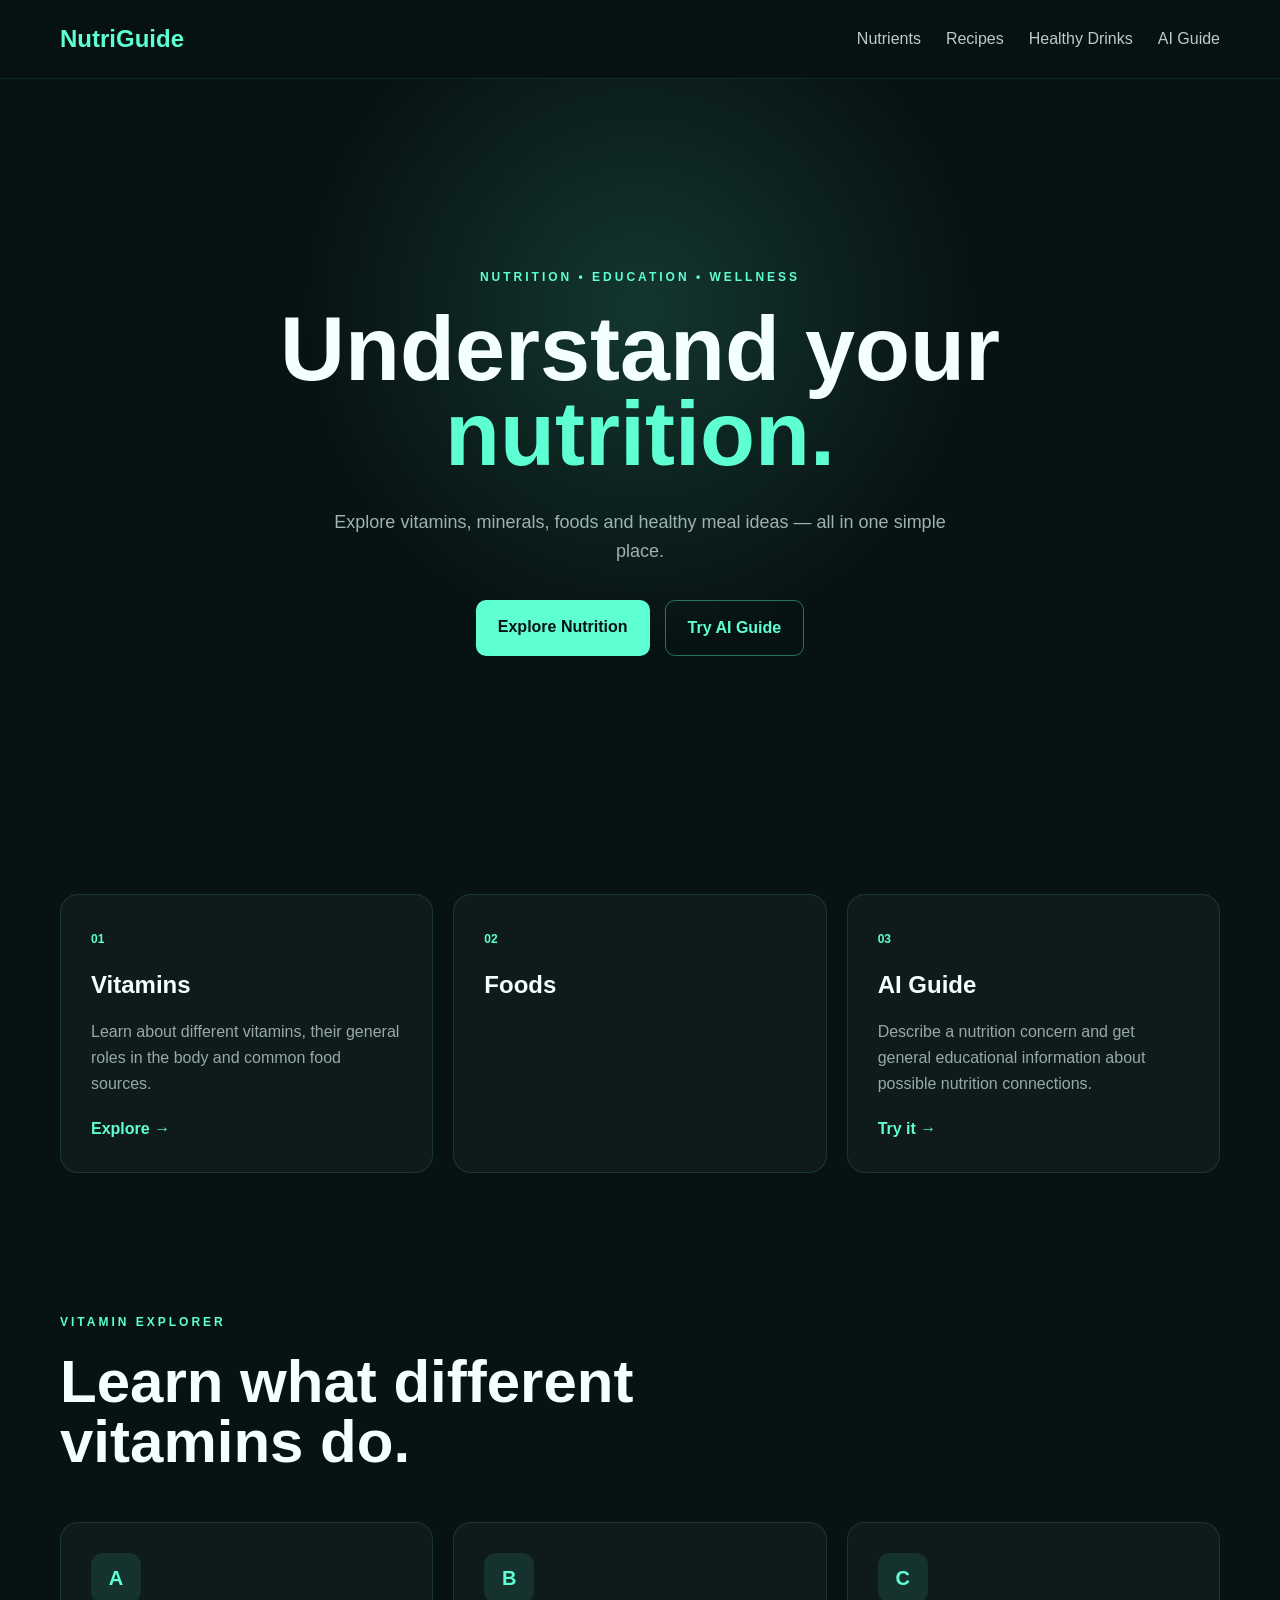
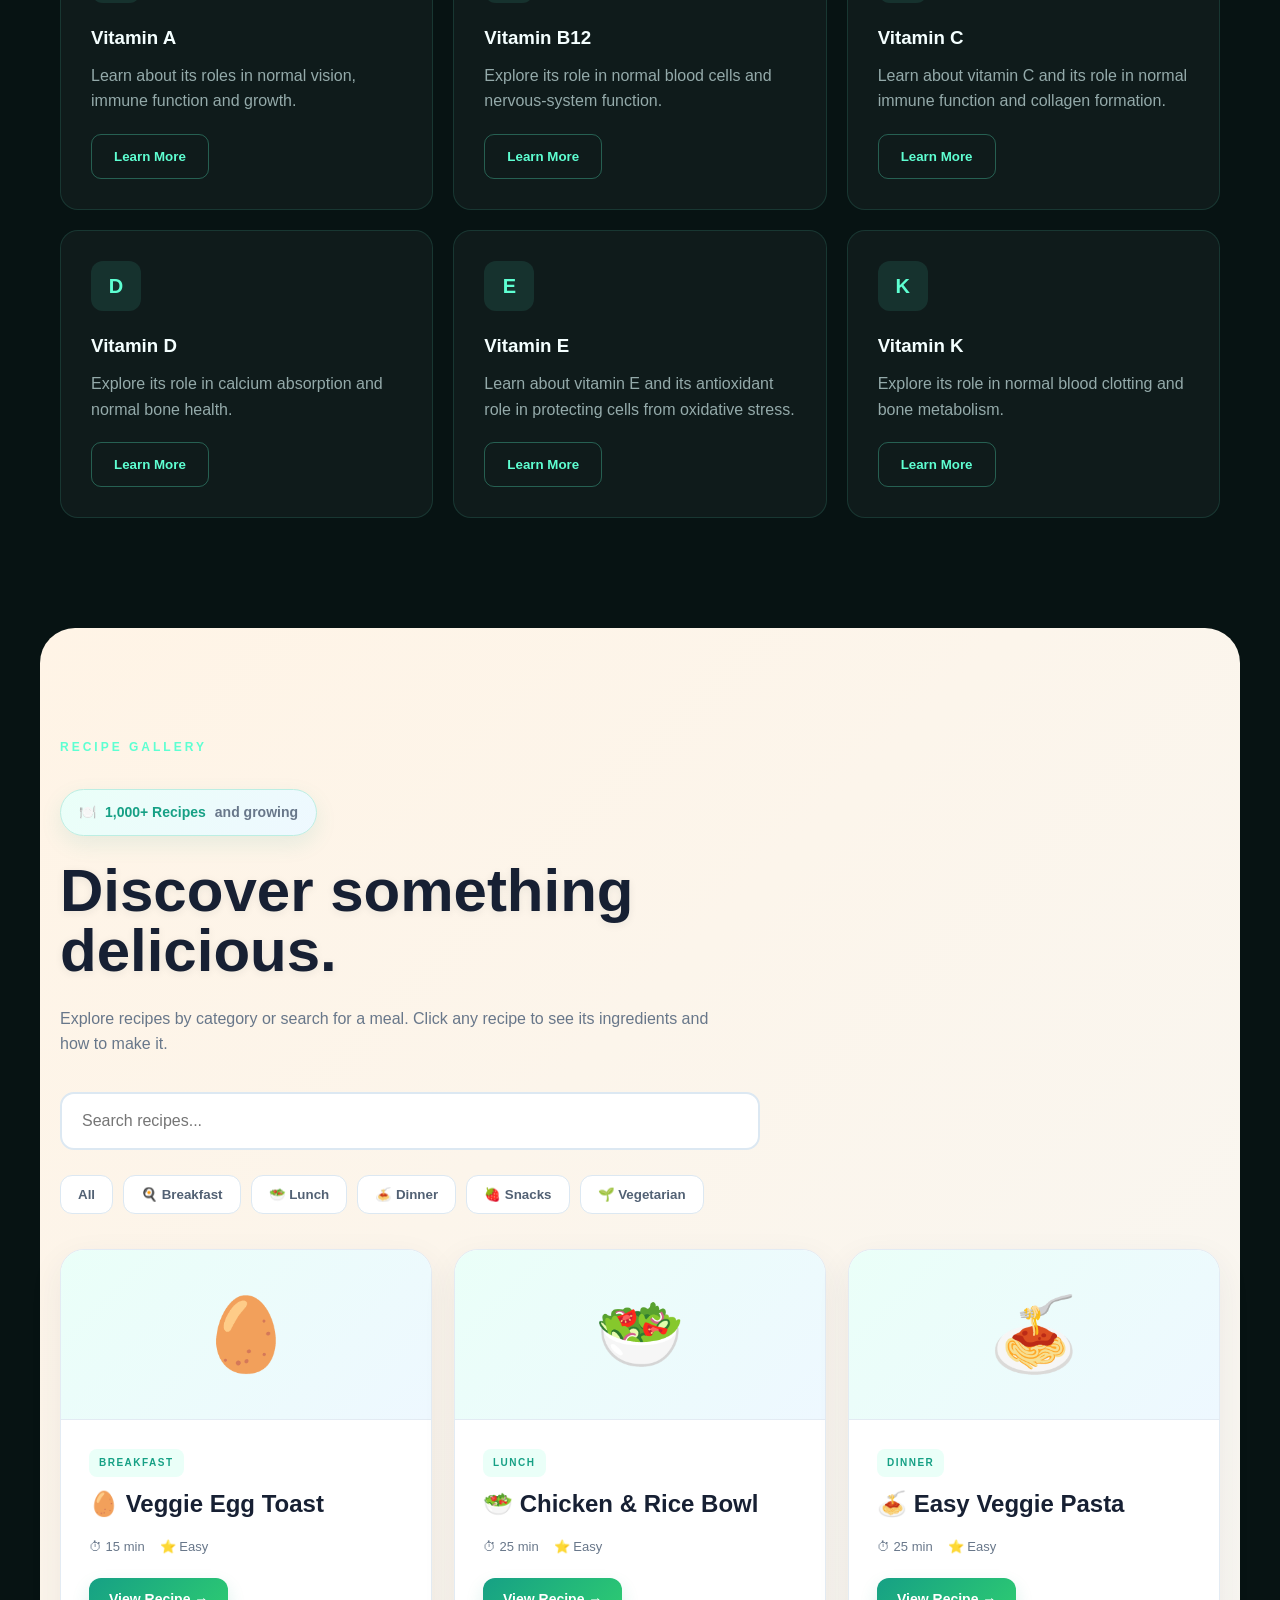
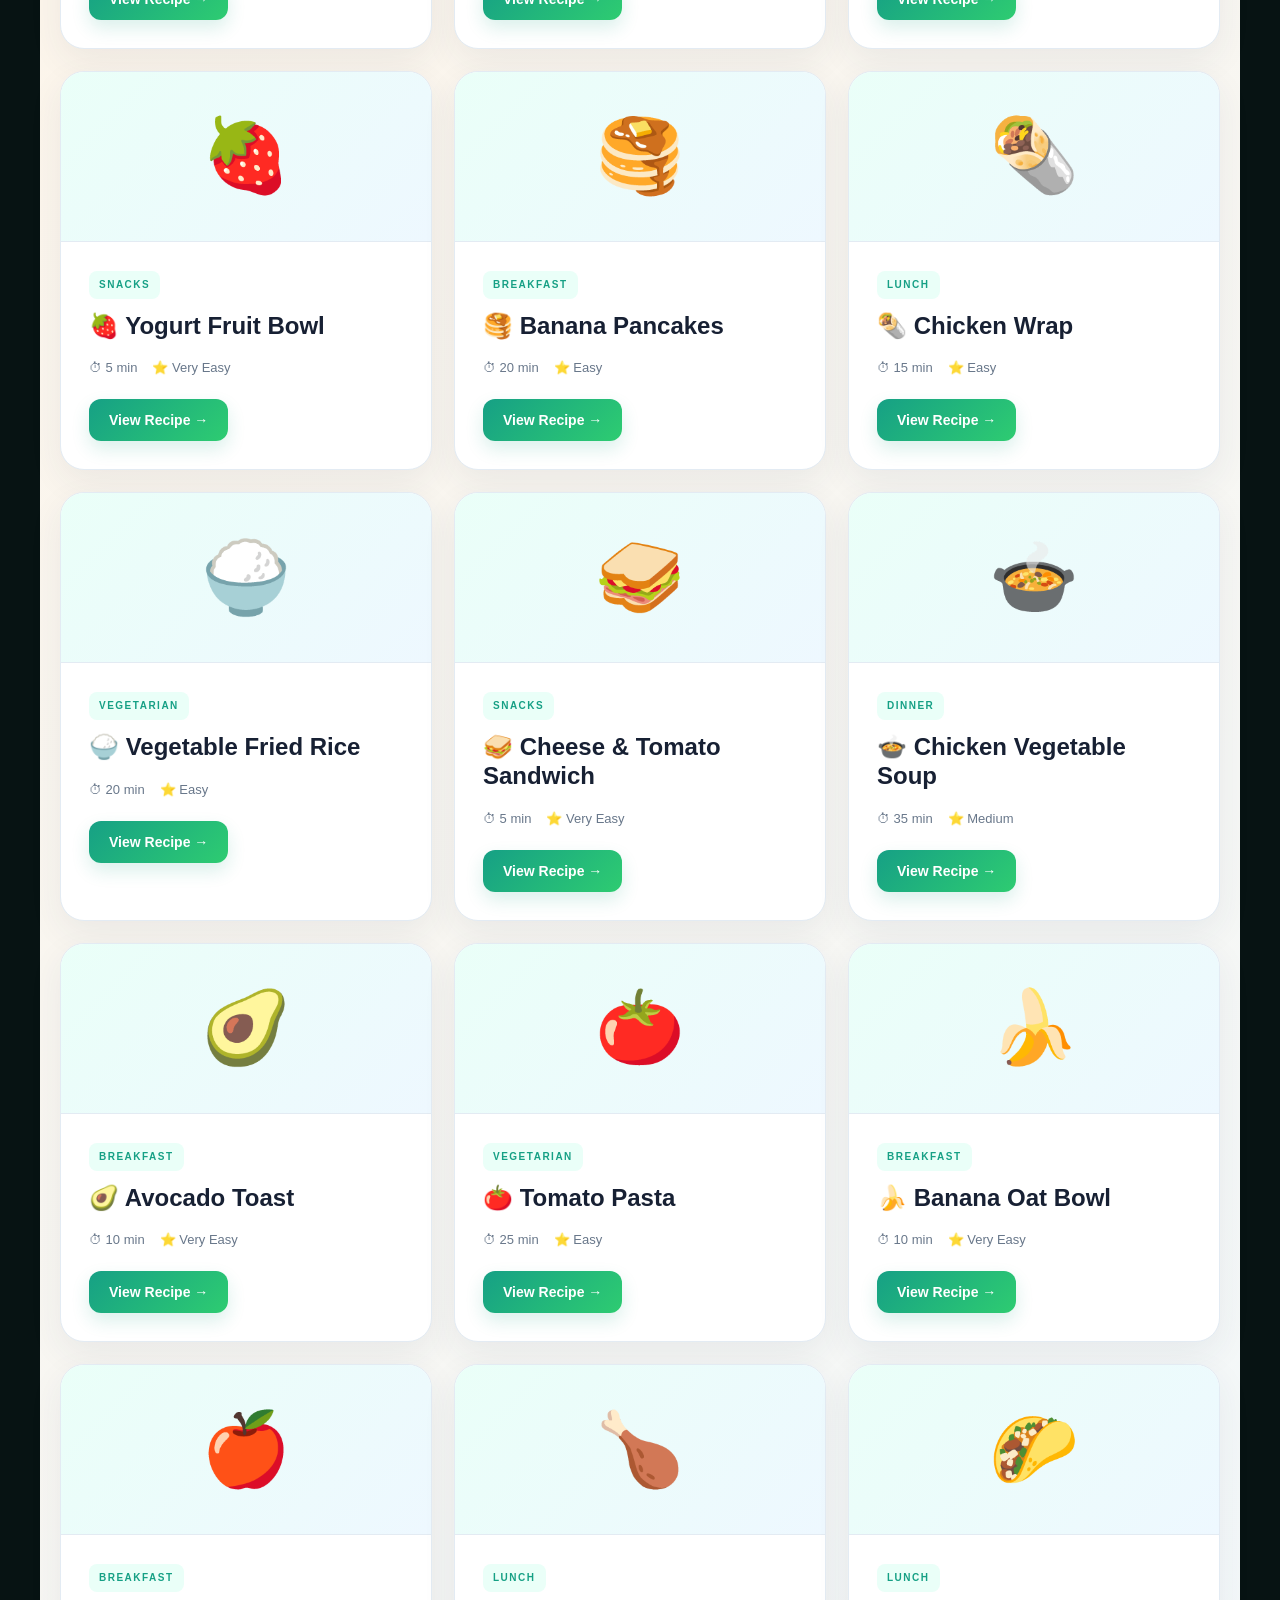
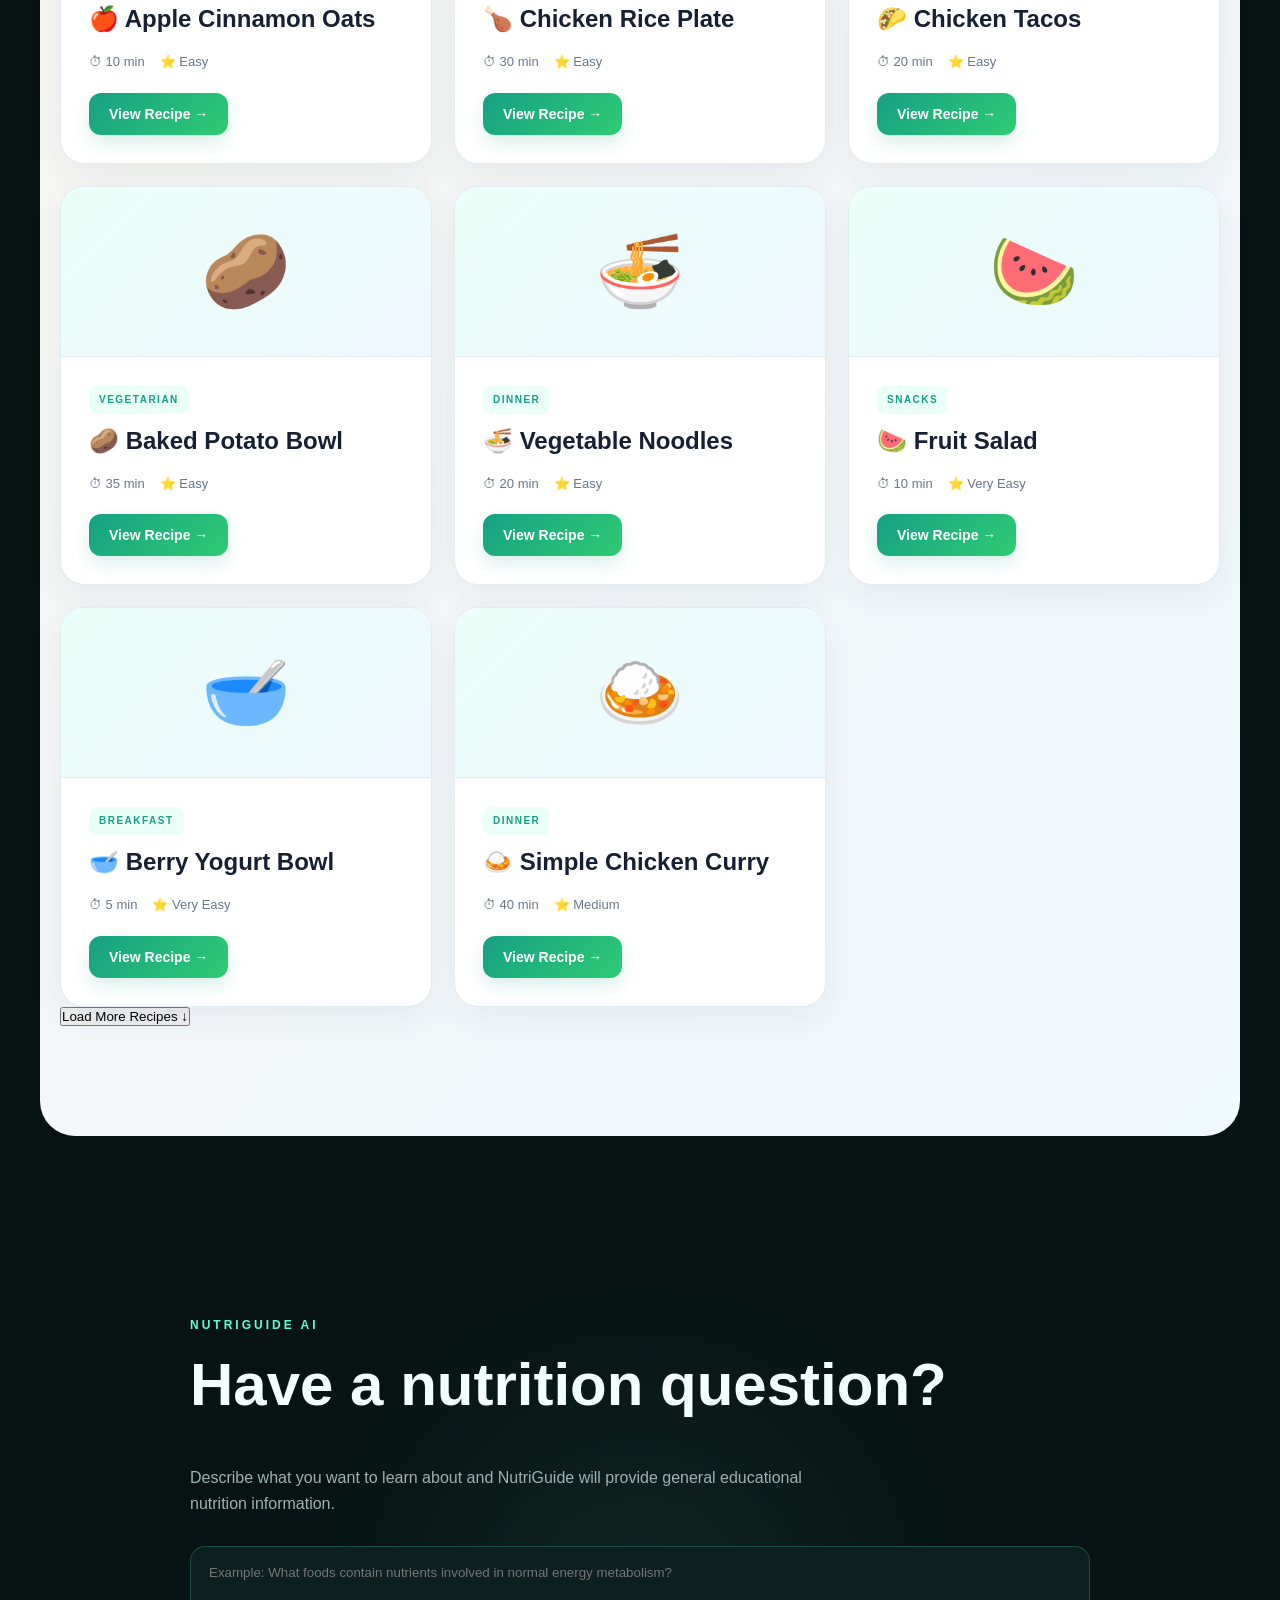
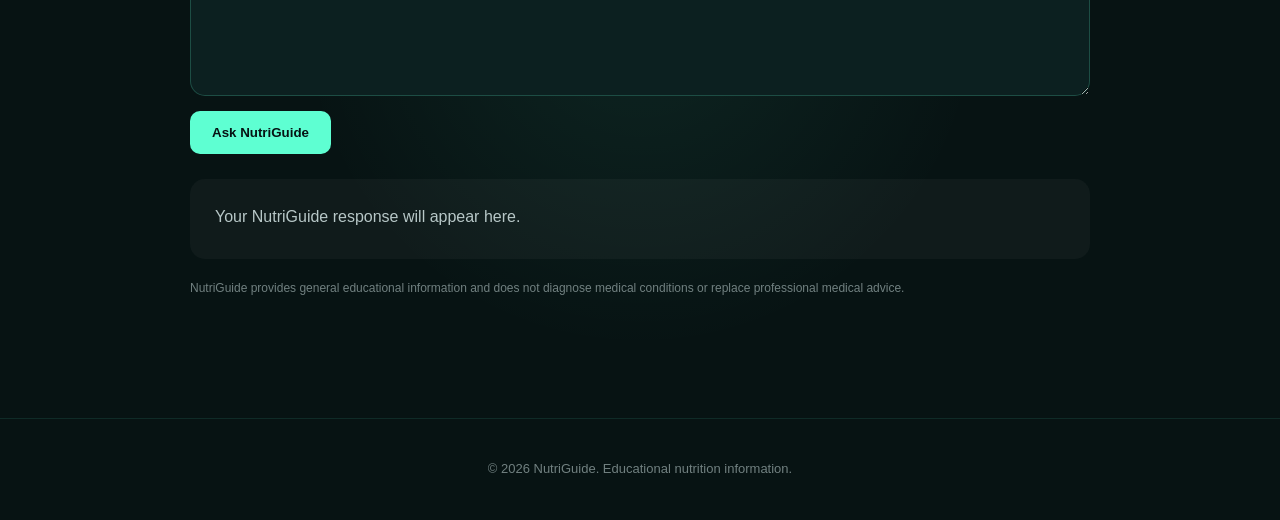
==== index.html @ 0d195d42 "Refactor Foods explorer card in index.html Removed redundant HTML elements and cleaned up the struct" ====
<!DOCTYPE html>
<html lang="en">

<head>
    <meta charset="UTF-8">
    <meta name="viewport" content="width=device-width, initial-scale=1.0">

    <title>NutriGuide | Understand Your Nutrition</title>

    <link rel="stylesheet" href="style.css">
</head>

<body>

    <!-- NAVIGATION -->

    <header>
        <nav class="navbar">

            <div class="logo">
                NutriGuide
            </div>

            <div class="nav-links">
                <a href="#vitamins">Nutrients</a>
<a href="#meals">Recipes</a>
<a href="#healthy-drinks">Healthy Drinks</a>
<a href="#ai-guide">AI Guide</a>
            </div>

        </nav>
    </header>


    <!-- HERO -->

    <main>

        <section id="home" class="hero">

            <div class="hero-content">

                <p class="eyebrow">
                    NUTRITION • EDUCATION • WELLNESS
                </p>

                <h1>
                    Understand your
                    <span>nutrition.</span>
                </h1>

                <p class="hero-text">
                    Explore vitamins, minerals, foods and healthy
                    meal ideas — all in one simple place.
                </p>

                <div class="hero-buttons">

                    <a href="#vitamins" class="button primary">
                        Explore Nutrition
                    </a>

                    <a href="#ai-guide" class="button secondary">
                        Try AI Guide
                    </a>

                </div>

            </div>

        </section>


        <!-- QUICK EXPLORER -->

        <section class="explorer">

            <div class="explorer-card">

                <span>01</span>

                <h2>Vitamins</h2>

                <p>
                    Learn about different vitamins, their general
                    roles in the body and common food sources.
                </p>

                <a href="#vitamins">
                    Explore →
                </a>

            </div>


          <div class="explorer-card">
    <span>02</span>
    <h2>Foods</h2>
            </div>


            <div class="explorer-card">

                <span>03</span>

                <h2>AI Guide</h2>

                <p>
                    Describe a nutrition concern and get general
                    educational information about possible nutrition
                    connections.
                </p>

                <a href="#ai-guide">
                    Try it →
                </a>

            </div>

        </section>


        <!-- VITAMINS -->

        <section id="vitamins" class="section">

            <p class="section-label">
                VITAMIN EXPLORER
            </p>

            <h2>
                Learn what different vitamins do.
            </h2>

            <div class="vitamin-grid">

                <div class="vitamin-card">
                    <div class="vitamin-icon">A</div>

                    <h3>Vitamin A</h3>

                    <p>
                        Learn about its roles in normal vision,
                        immune function and growth.
                    </p>

                    <button onclick="showVitamin('Vitamin A')">
                        Learn More
                    </button>
                </div>


                <div class="vitamin-card">
                    <div class="vitamin-icon">B</div>

                    <h3>Vitamin B12</h3>

                    <p>
                        Explore its role in normal blood cells
                        and nervous-system function.
                    </p>

                    <button onclick="showVitamin('Vitamin B12')">
                        Learn More
                    </button>
                </div>


                <div class="vitamin-card">
                    <div class="vitamin-icon">C</div>

                    <h3>Vitamin C</h3>

                    <p>
                        Learn about vitamin C and its role in
                        normal immune function and collagen formation.
                    </p>

                    <button onclick="showVitamin('Vitamin C')">
                        Learn More
                    </button>
                </div>


                <div class="vitamin-card">
                    <div class="vitamin-icon">D</div>

                    <h3>Vitamin D</h3>

                    <p>
                        Explore its role in calcium absorption
                        and normal bone health.
                    </p>

                    <button onclick="showVitamin('Vitamin D')">
                        Learn More
                    </button>
                </div>


                <div class="vitamin-card">
                    <div class="vitamin-icon">E</div>

                    <h3>Vitamin E</h3>

                    <p>
                        Learn about vitamin E and its antioxidant
                        role in protecting cells from oxidative stress.
                    </p>

                    <button onclick="showVitamin('Vitamin E')">
                        Learn More
                    </button>
                </div>


                <div class="vitamin-card">
                    <div class="vitamin-icon">K</div>

                    <h3>Vitamin K</h3>

                    <p>
                        Explore its role in normal blood clotting
                        and bone metabolism.
                    </p>

                    <button onclick="showVitamin('Vitamin K')">
                        Learn More
                    </button>
                </div>

            </div>

        </section>


      <!-- MEAL IDEAS -->

<!-- RECIPE GALLERY -->

<section id="meals" class="section meals-section">

    <p class="section-label">
        RECIPE GALLERY
    </p>
<div class="recipe-count-badge">
    🍽️ <strong>1,000+ Recipes</strong>
    <span>and growing</span>
</div>
    <h2>
        Discover something delicious.
    </h2>

    <p class="meal-intro">
        Explore recipes by category or search for a meal.
        Click any recipe to see its ingredients and how to make it.
    </p>

    <!-- SEARCH -->

    <div class="recipe-search">

        <input
            type="text"
            id="recipeSearch"
            placeholder="Search recipes..."
        >

    </div>


    <!-- FILTERS -->

    <div class="recipe-filters">

        <button onclick="filterRecipes('all')">
            All
        </button>

        <button onclick="filterRecipes('breakfast')">
            🍳 Breakfast
        </button>

        <button onclick="filterRecipes('lunch')">
            🥗 Lunch
        </button>

        <button onclick="filterRecipes('dinner')">
            🍝 Dinner
        </button>

        <button onclick="filterRecipes('snacks')">
            🍓 Snacks
        </button>

        <button onclick="filterRecipes('vegetarian')">
            🌱 Vegetarian
        </button>

    </div>


    <!-- RECIPE GALLERY -->

    <div
        id="recipeGallery"
        class="recipe-gallery">
    </div>
<div class="load-more-container">

    <button
        id="loadMoreButton"
        class="load-more-button"
        onclick="loadMoreRecipes()">
        Load More Recipes ↓
    </button>

    <button
        id="showLessButton"
        class="show-less-button"
        onclick="showLessRecipes()"
        style="display: none;">
        Show Less ↑
    </button>

</div>

    <!-- RECIPE DETAILS -->

    <div
        id="recipeDetails"
        class="recipe-details"
        style="display: none;">
    </div>

</section>
     <!-- AI GUIDE -->

        <section id="ai-guide" class="ai-section">

            <div class="ai-container">

                <p class="section-label">
                    NUTRIGUIDE AI
                </p>

                <h2>
                    Have a nutrition question?
                </h2>

                <p class="ai-description">
                    Describe what you want to learn about and
                    NutriGuide will provide general educational
                    nutrition information.
                </p>

                <div class="ai-box">

                    <textarea
                        id="aiInput"
                        placeholder="Example: What foods contain nutrients involved in normal energy metabolism?"
                    ></textarea>

                    <button
                        class="button primary"
                        onclick="askNutriGuide()">
                        Ask NutriGuide
                    </button>

                </div>

                <div id="aiResponse" class="ai-response">

                    <p>
                        Your NutriGuide response will appear here.
                    </p>

                </div>

                <p class="disclaimer">
                    NutriGuide provides general educational
                    information and does not diagnose medical
                    conditions or replace professional medical advice.
                </p>

            </div>

        </section>


    </main>


    <!-- FOOTER -->

    <footer>

        <p>
            © 2026 NutriGuide. Educational nutrition information.
        </p>

    </footer>


    <script src="recipes.js"></script>
<script src="script.js"></script>
</body>

</html>
---- style.css ----
* {
    margin: 0;
    padding: 0;
    box-sizing: border-box;
}

html {
    scroll-behavior: smooth;
}

body {
    font-family: Arial, Helvetica, sans-serif;
    background: #071313;
    color: #f4ffff;
    line-height: 1.6;
}

/* NAVBAR */

header {
    position: sticky;
    top: 0;
    z-index: 1000;
    background: rgba(7, 19, 19, 0.92);
    backdrop-filter: blur(15px);
    border-bottom: 1px solid rgba(94, 255, 210, 0.1);
}

.navbar {
    max-width: 1200px;
    margin: auto;
    padding: 20px;
    display: flex;
    justify-content: space-between;
    align-items: center;
}

.logo {
    font-size: 24px;
    font-weight: 800;
    color: #5effd2;
}

.nav-links {
    display: flex;
    gap: 25px;
}

.nav-links a {
    color: #b8cccc;
    text-decoration: none;
    transition: 0.3s;
}

.nav-links a:hover {
    color: #5effd2;
}

/* HERO */

.hero {
    min-height: 85vh;
    display: flex;
    align-items: center;
    justify-content: center;
    text-align: center;
    padding: 80px 20px;
    background:
        radial-gradient(circle at 50% 30%, rgba(94, 255, 210, 0.15), transparent 40%);
}

.hero-content {
    max-width: 850px;
}

.eyebrow,
.section-label {
    color: #5effd2;
    font-size: 12px;
    font-weight: 800;
    letter-spacing: 3px;
    margin-bottom: 20px;
}

.hero h1 {
    font-size: clamp(45px, 8vw, 90px);
    line-height: 0.95;
    margin-bottom: 30px;
}

.hero h1 span {
    color: #5effd2;
}

.hero-text {
    max-width: 650px;
    margin: auto;
    color: #9eb2b2;
    font-size: 18px;
}

.hero-buttons {
    margin-top: 35px;
    display: flex;
    justify-content: center;
    gap: 15px;
    flex-wrap: wrap;
}

/* BUTTONS */

.button,
.food-search button,
.vitamin-card button {
    display: inline-block;
    border: none;
    cursor: pointer;
    padding: 14px 22px;
    border-radius: 10px;
    font-weight: 700;
    text-decoration: none;
    transition: 0.3s;
}

.button.primary {
    background: #5effd2;
    color: #061313;
}

.button.primary:hover {
    transform: translateY(-3px);
    box-shadow: 0 10px 30px rgba(94, 255, 210, 0.2);
}

.button.secondary {
    border: 1px solid rgba(94, 255, 210, 0.4);
    color: #5effd2;
    background: transparent;
}

.button.secondary:hover {
    background: rgba(94, 255, 210, 0.08);
}

/* EXPLORER */

.explorer {
    max-width: 1200px;
    margin: auto;
    padding: 50px 20px 100px;
    display: grid;
    grid-template-columns: repeat(3, 1fr);
    gap: 20px;
}

.explorer-card,
.vitamin-card {
    background: rgba(255, 255, 255, 0.035);
    border: 1px solid rgba(94, 255, 210, 0.12);
    border-radius: 18px;
    padding: 30px;
    transition: 0.3s;
}

.explorer-card:hover,
.vitamin-card:hover {
    transform: translateY(-6px);
    border-color: rgba(94, 255, 210, 0.4);
}

.explorer-card span {
    color: #5effd2;
    font-size: 12px;
    font-weight: 800;
}

.explorer-card h2 {
    margin: 15px 0;
}

.explorer-card p,
.vitamin-card p {
    color: #94aaaa;
}

.explorer-card a {
    display: inline-block;
    margin-top: 20px;
    color: #5effd2;
    text-decoration: none;
    font-weight: 700;
}

/* SECTIONS */

.section {
    max-width: 1200px;
    margin: auto;
    padding: 110px 20px;
}

.section h2,
.ai-section h2 {
    font-size: clamp(35px, 5vw, 60px);
    line-height: 1;
    margin-bottom: 50px;
    max-width: 800px;
}

/* VITAMINS */

.vitamin-grid {
    display: grid;
    grid-template-columns: repeat(3, 1fr);
    gap: 20px;
}

.vitamin-icon {
    width: 50px;
    height: 50px;
    border-radius: 12px;
    display: flex;
    align-items: center;
    justify-content: center;
    background: rgba(94, 255, 210, 0.1);
    color: #5effd2;
    font-size: 20px;
    font-weight: 800;
    margin-bottom: 20px;
}

.vitamin-card h3 {
    margin-bottom: 10px;
}

.vitamin-card button {
    margin-top: 20px;
    background: transparent;
    border: 1px solid rgba(94, 255, 210, 0.3);
    color: #5effd2;
}

.vitamin-card button:hover {
    background: rgba(94, 255, 210, 0.1);
}

/* FOOD */

.food-section {
    background: rgba(255, 255, 255, 0.015);
    border-radius: 30px;
}

.food-search {
    display: flex;
    gap: 10px;
    max-width: 700px;
    margin-bottom: 30px;
}

.food-search input {
    flex: 1;
    padding: 16px;
    border-radius: 10px;
    border: 1px solid rgba(94, 255, 210, 0.2);
    background: #0c2020;
    color: white;
    outline: none;
}

.food-search input:focus {
    border-color: #5effd2;
}

.food-search button {
    background: #5effd2;
    color: #061313;
}

.food-result {
    max-width: 700px;
    padding: 25px;
    border-radius: 15px;
    background: rgba(255, 255, 255, 0.035);
    color: #a8baba;
}

/* AI GUIDE */

.ai-section {
    padding: 120px 20px;
    background:
        radial-gradient(circle at 50% 50%, rgba(94, 255, 210, 0.08), transparent 45%);
}

.ai-container {
    max-width: 900px;
    margin: auto;
}

.ai-description {
    color: #9eb2b2;
    max-width: 650px;
    margin-bottom: 30px;
}

.ai-box {
    display: flex;
    flex-direction: column;
    gap: 15px;
}

.ai-box textarea {
    width: 100%;
    min-height: 150px;
    resize: vertical;
    padding: 18px;
    border-radius: 15px;
    border: 1px solid rgba(94, 255, 210, 0.2);
    background: #0c2020;
    color: white;
    font-family: inherit;
    outline: none;
}

.ai-box textarea:focus {
    border-color: #5effd2;
}

.ai-box .button {
    align-self: flex-start;
}

.ai-response {
    margin-top: 25px;
    padding: 25px;
    min-height: 80px;
    border-radius: 15px;
    background: rgba(255, 255, 255, 0.035);
    color: #b7c7c7;
}

.disclaimer {
    margin-top: 20px;
    font-size: 12px;
    color: #718080;
}

/* FOOTER */

footer {
    padding: 40px 20px;
    text-align: center;
    border-top: 1px solid rgba(94, 255, 210, 0.1);
    color: #718080;
    font-size: 13px;
}

/* MOBILE */

@media (max-width: 800px) {

    .navbar {
        flex-direction: column;
        gap: 15px;
    }

    .nav-links {
        gap: 15px;
        flex-wrap: wrap;
        justify-content: center;
    }

    .explorer,
    .vitamin-grid {
        grid-template-columns: 1fr;
    }

    .hero {
        min-height: 75vh;
    }

    .hero h1 {
        font-size: 52px;
    }

    .section {
        padding: 80px 20px;
    }

    .food-search {
        flex-direction: column;
    }

    .food-search button {
        width: 100%;
    }
}

@media (max-width: 450px) {

    .nav-links {
        font-size: 13px;
    }

    .hero h1 {
        font-size: 43px;
    }

    .hero-text {
        font-size: 16px;
    }

    .hero-buttons {
        flex-direction: column;
    }

    .hero-buttons .button {
        width: 100%;
    }
}
/* =========================
   MEAL IDEAS
========================= */

.meals-section {
    background: linear-gradient(135deg, #fff4e6, #f0f9ff);
    border-radius: 35px;
    margin-bottom: 60px;
}

.meal-intro {
    max-width: 650px;
    color: #68778a;
    margin-top: -25px;
    margin-bottom: 35px;
}

.meal-buttons {
    display: grid;
    grid-template-columns: repeat(4, 1fr);
    gap: 15px;
    margin-bottom: 30px;
}

.meal-buttons button {
    border: 2px solid #e4edf5;
    background: white;
    padding: 18px;
    border-radius: 16px;
    font-size: 15px;
    font-weight: 800;
    color: #263445;
    cursor: pointer;
    transition: 0.3s;
}

.meal-buttons button:hover {
    transform: translateY(-5px);
    border-color: #16a085;
    color: #16a085;
    box-shadow: 0 10px 25px rgba(22, 160, 133, 0.12);
}

.recipe-result {
    background: white;
    border-radius: 22px;
    padding: 30px;
    border: 1px solid #e4edf5;
    box-shadow: 0 12px 35px rgba(44, 62, 80, 0.06);
}

.recipe-result h3 {
    margin-bottom: 10px;
    color: #172033;
}

.recipe-result p {
    color: #68778a;
}

@media (max-width: 800px) {

    .meal-buttons {
        grid-template-columns: repeat(2, 1fr);
    }

}

@media (max-width: 450px) {

    .meal-buttons {
        grid-template-columns: 1fr;
    }

}
/* =========================
   RECIPE DETAILS
========================= */

.recipe-result h3 {
    font-size: 28px;
    margin-bottom: 25px;
    color: #172033;
}

.recipe-result h4 {
    margin-top: 25px;
    margin-bottom: 12px;
    color: #16a085;
    font-size: 18px;
}

.recipe-result ul,
.recipe-result ol {
    padding-left: 25px;
    color: #526174;
}

.recipe-result li {
    margin-bottom: 10px;
}

.recipe-result ul li::marker {
    color: #16a085;
}

.recipe-result ol li::marker {
    color: #3498db;
    font-weight: bold;
}
/* =========================
   RECIPE GALLERY
========================= */

.recipe-search {
    max-width: 700px;
    margin-bottom: 25px;
}

.recipe-search input {
    width: 100%;
    padding: 18px 20px;
    border-radius: 14px;
    border: 2px solid #dce8f2;
    background: white;
    color: #172033;
    font-size: 16px;
    outline: none;
}

.recipe-search input:focus {
    border-color: #16a085;
}


/* FILTER BUTTONS */

.recipe-filters {
    display: flex;
    flex-wrap: wrap;
    gap: 10px;
    margin-bottom: 35px;
}

.recipe-filters button {
    border: 1px solid #dce8f2;
    background: white;
    color: #526174;
    padding: 11px 17px;
    border-radius: 12px;
    font-weight: 700;
    cursor: pointer;
    transition: 0.3s;
}

.recipe-filters button:hover {
    background: #eafff8;
    border-color: #16a085;
    color: #16a085;
    transform: translateY(-2px);
}


/* RECIPE CARDS */

.recipe-gallery {
    display: grid;
    grid-template-columns: repeat(3, 1fr);
    gap: 22px;
}

.recipe-card {
    background: white;
    border: 1px solid #e3ebf3;
    border-radius: 24px;
    overflow: hidden;
    box-shadow: 0 12px 35px rgba(44, 62, 80, 0.07);
    transition: transform 0.3s ease, box-shadow 0.3s ease;
    position: relative;
}

.recipe-card:hover {
    transform: translateY(-8px);
    box-shadow: 0 20px 45px rgba(44, 62, 80, 0.14);
}
.recipe-card-image {
    height: 170px;
    display: flex;
    align-items: center;
    justify-content: center;
    font-size: 72px;
    background:
        linear-gradient(135deg, #eafff8, #eef8ff);
    border-bottom: 1px solid #e3ebf3;
    transition: transform 0.3s ease;
}

.recipe-card:hover .recipe-card-image {
    transform: scale(1.03);
}
.recipe-card-content {
    padding: 28px;
}

.recipe-card-content h3 {
    font-size: 23px;
    line-height: 1.25;
    margin-bottom: 16px;
    color: #172033;
}

.recipe-card-content .recipe-category {
    display: inline-block;
    background: #eafff8;
    color: #16a085;
    padding: 6px 10px;
    border-radius: 8px;
    font-size: 10px;
    font-weight: 900;
    letter-spacing: 1.5px;
    margin-bottom: 13px;
}

.recipe-category {
    display: inline-block;
    color: #16a085;
    font-size: 11px;
    font-weight: 900;
    letter-spacing: 2px;
    margin-bottom: 12px;
}

.recipe-card h3 {
    font-size: 24px;
    line-height: 1.2;
    margin-bottom: 18px;
    color: #172033;
}

.recipe-meta {
    display: flex;
    gap: 15px;
    flex-wrap: wrap;
    color: #68778a;
    font-size: 13px;
    margin-bottom: 20px;
}

.recipe-card button {
    border: none;
    background: linear-gradient(135deg, #16a085, #2ecc71);
    color: white;
    padding: 13px 20px;
    border-radius: 12px;
    font-size: 14px;
    font-weight: 800;
    cursor: pointer;
    transition: transform 0.25s ease, box-shadow 0.25s ease;
    box-shadow: 0 8px 18px rgba(22, 160, 133, 0.16);
}

.recipe-card button:hover {
    transform: translateY(-3px);
    box-shadow: 0 12px 24px rgba(22, 160, 133, 0.24);
}

/* RECIPE DETAILS */

.recipe-details {
    max-width: 850px;
    margin: 0 auto;
}

.back-button {
    border: none;
    background: white;
    color: #16a085;
    border: 2px solid #bceee3;
    padding: 12px 18px;
    border-radius: 12px;
    font-weight: 800;
    cursor: pointer;
    margin-bottom: 25px;
}

.back-button:hover {
    background: #eafff8;
}

.recipe-detail-card {
    background: white;
    border-radius: 25px;
    padding: 40px;
    border: 1px solid #e3ebf3;
    box-shadow: 0 15px 40px rgba(44, 62, 80, 0.08);
}

.recipe-detail-card h2 {
    font-size: clamp(35px, 5vw, 55px);
    line-height: 1.05;
    margin-bottom: 20px;
    color: #172033;
}

.recipe-detail-card h3 {
    margin-top: 35px;
    margin-bottom: 15px;
    color: #16a085;
    font-size: 22px;
}

.recipe-detail-card ul,
.recipe-detail-card ol {
    padding-left: 25px;
    color: #526174;
}

.recipe-detail-card li {
    margin-bottom: 12px;
}

.recipe-detail-card ul li::marker {
    color: #16a085;
}

.recipe-detail-card ol li::marker {
    color: #3498db;
    font-weight: bold;
}


/* MOBILE */

@media (max-width: 900px) {

    .recipe-gallery {
        grid-template-columns: repeat(2, 1fr);
    }

}

@media (max-width: 600px) {

    .recipe-gallery {
        grid-template-columns: 1fr;
    }

    .recipe-filters {
        flex-direction: column;
    }

    .recipe-filters button {
        width: 100%;
    }

    .recipe-detail-card {
        padding: 25px;
    }

}
.meals-section h2 {
    color: #172033;
    font-weight: 900;
    text-shadow: 0 2px 8px rgba(23, 32, 51, 0.08);
}
.recipe-count-badge {
    display: inline-flex;
    align-items: center;
    gap: 9px;
    margin: 12px 0 25px;
    padding: 11px 18px;
    border-radius: 999px;
    background: linear-gradient(135deg, #eafff8, #eef8ff);
    border: 1px solid #bceee3;
    color: #16a085;
    font-size: 14px;
    font-weight: 700;
    box-shadow: 0 8px 22px rgba(22, 160, 133, 0.10);
}

.recipe-count-badge strong {
    font-weight: 900;
}

.recipe-count-badge span {
    color: #68778a;
    font-weight: 600;
}

/* Better spacing when navigating to sections */
html {
    scroll-behavior: smooth;
    scroll-padding-top: 100px;
}

#vitamins {
    scroll-margin-top: 100px;
    padding-top: 40px;
}

/* Potential allergen information */
.allergen-info {
    margin: 24px 0;
    padding: 18px;
    background: #fff4e5;
    border: 1px solid #f1c27d;
    border-left: 5px solid #d97706;
    border-radius: 14px;
    color: #593b15;
}

.allergen-info h3 {
    margin-top: 0;
    color: #92400e;
}

.allergen-warning {
    margin-bottom: 0;
    font-size: 0.9rem;
    line-height: 1.6;
}
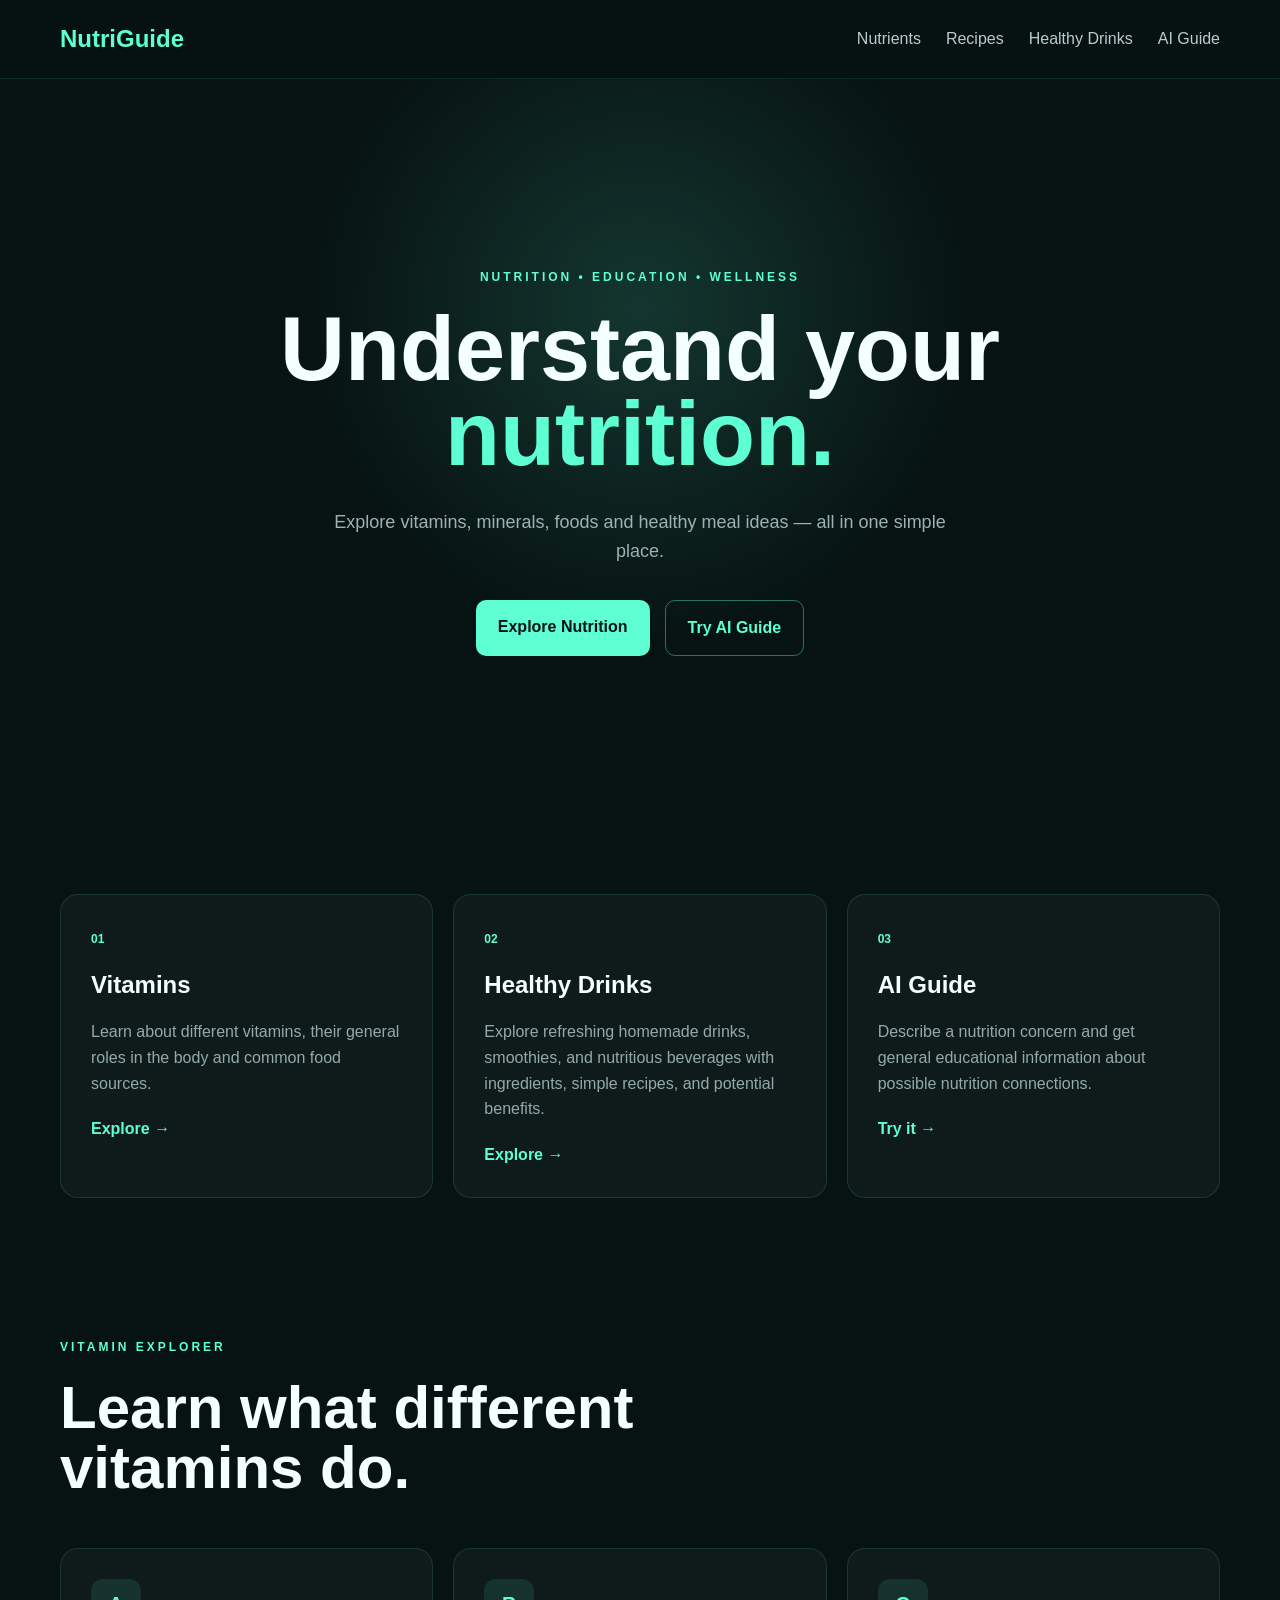
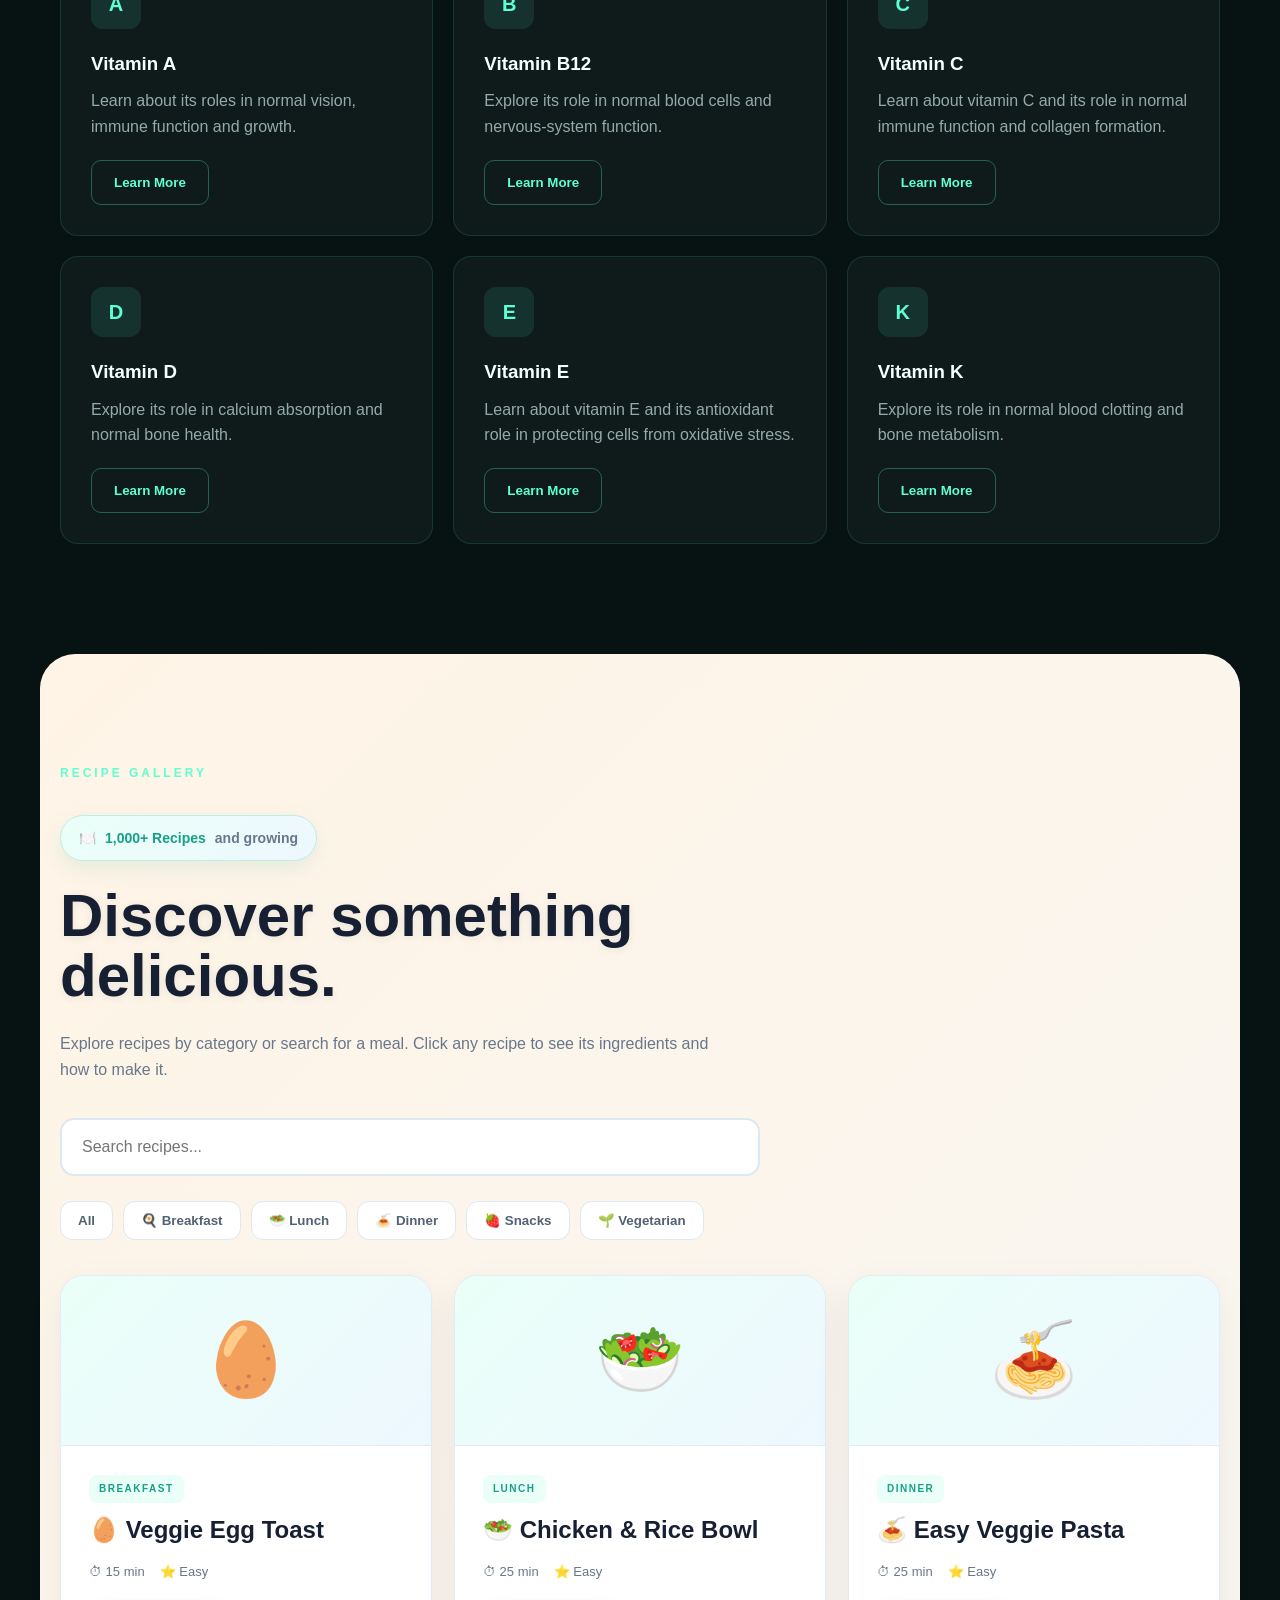
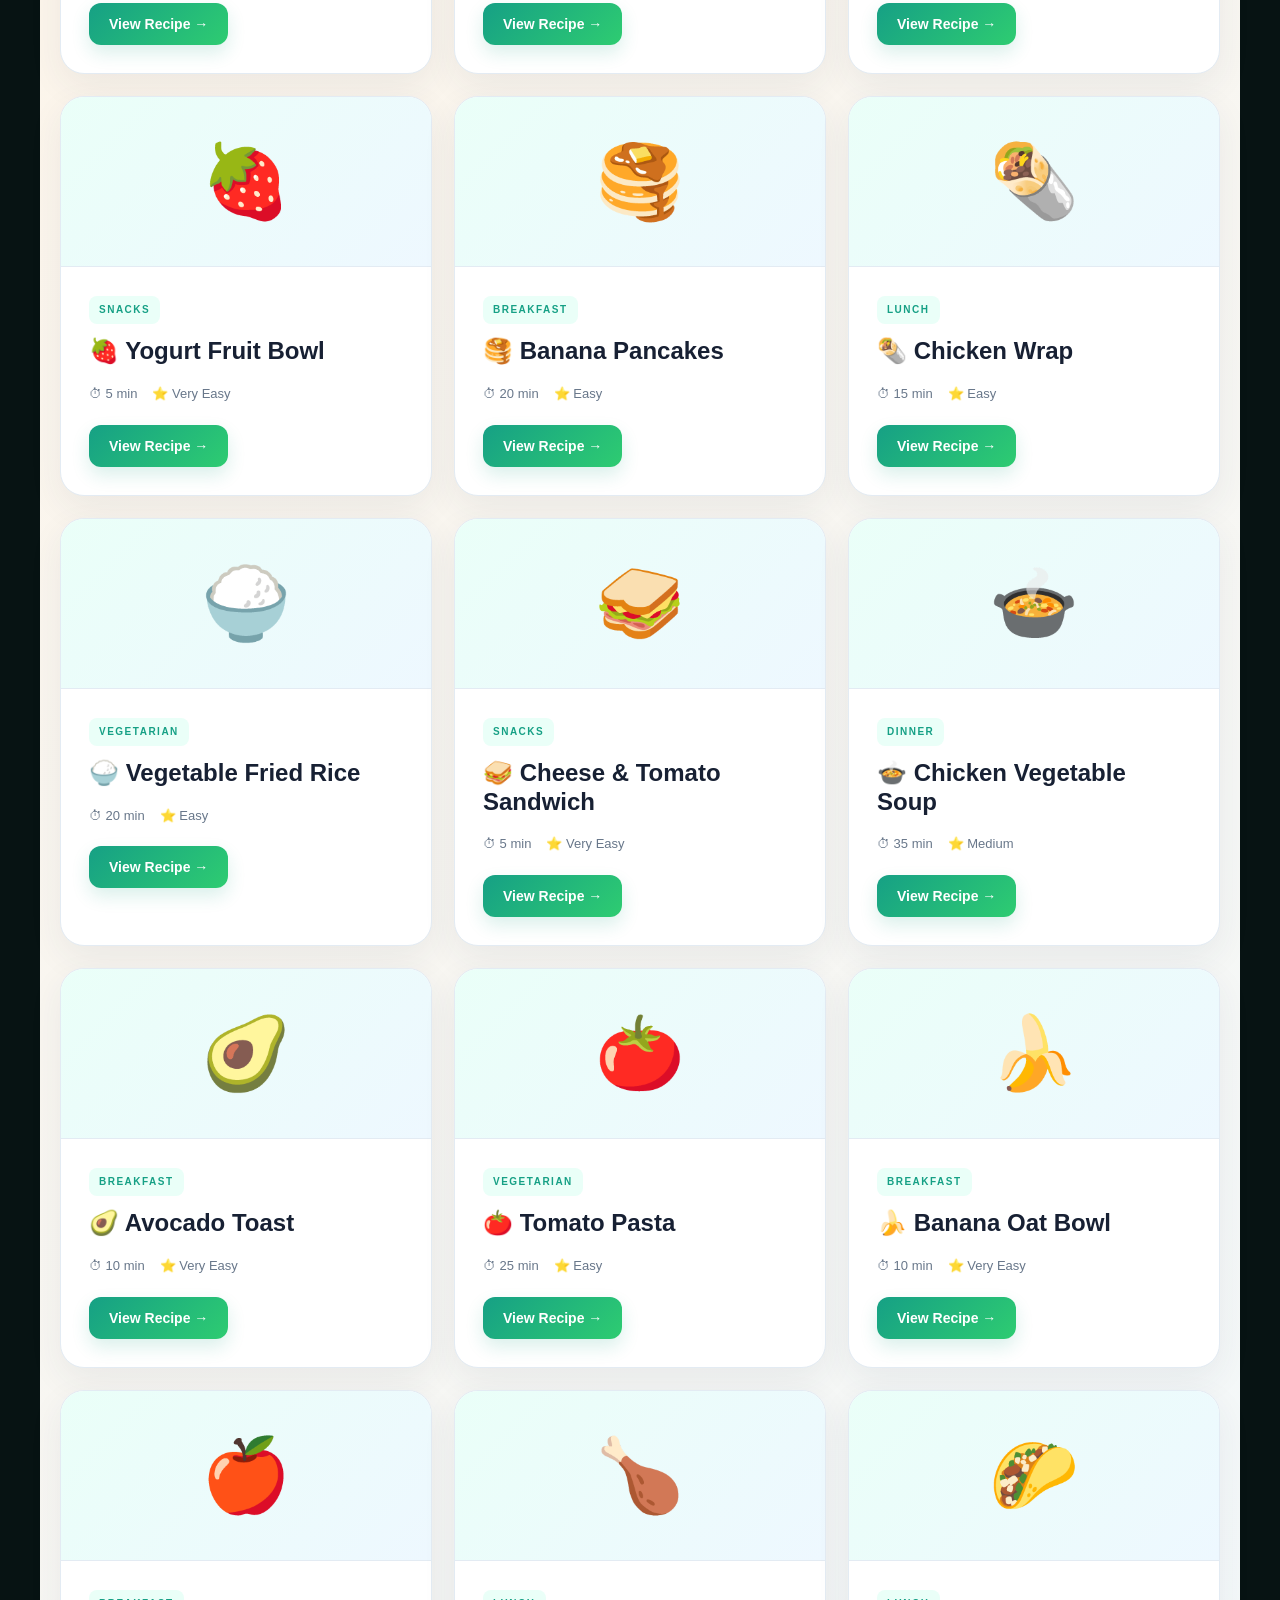
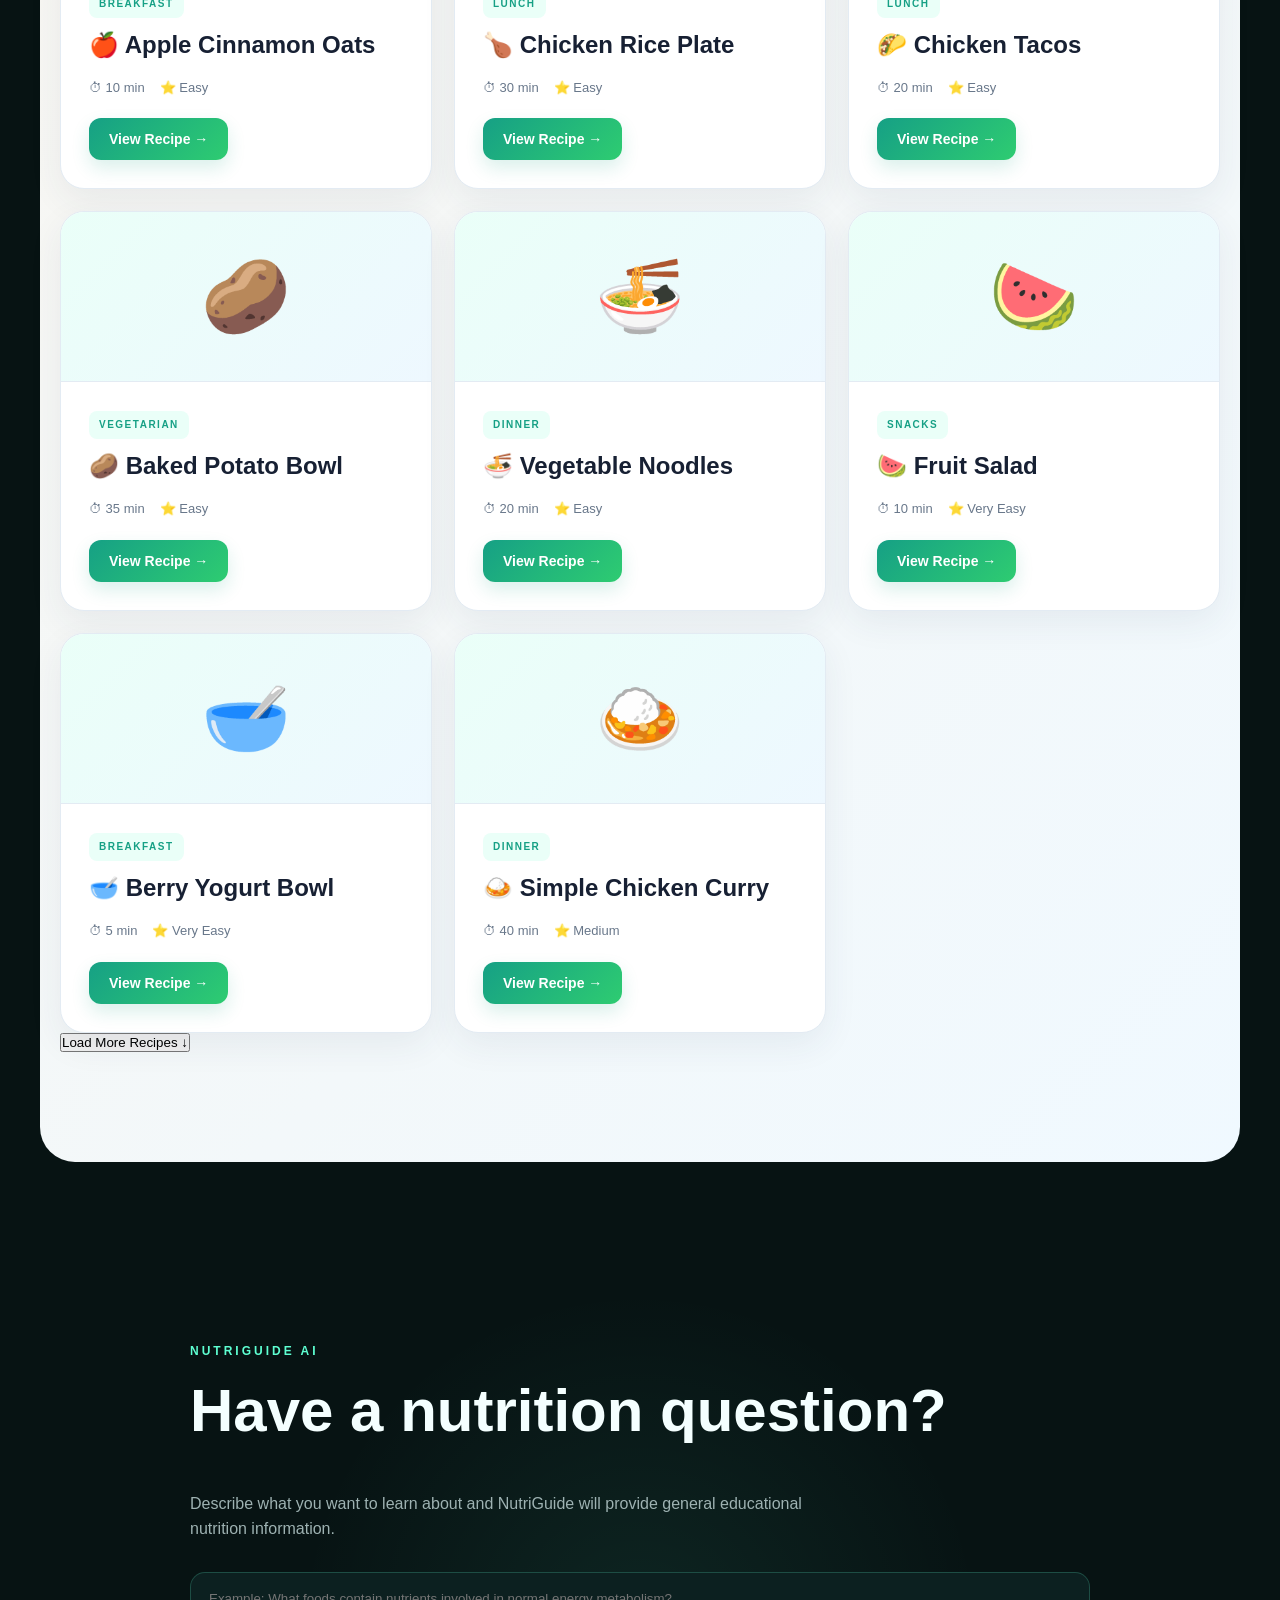
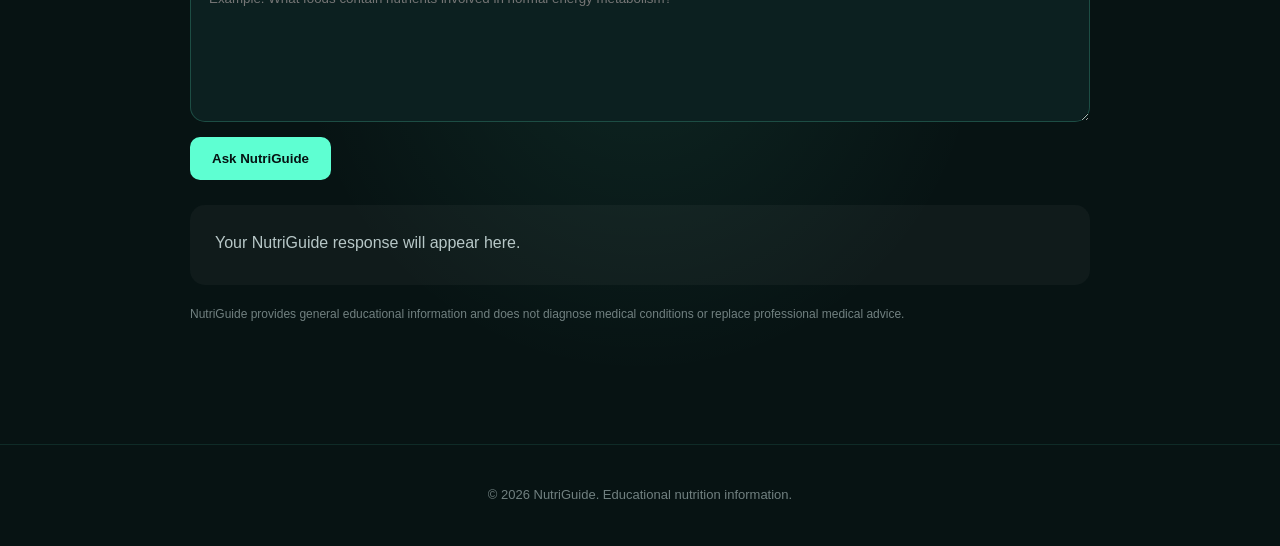
==== commit 3abab5c5: "Change 'Foods' to 'Healthy Drinks' in explorer card Updated the explorer card to feature 'Healthy Dr" ====
--- a/index.html
+++ b/index.html
@@ -93,10 +93,23 @@
             </div>
 
 
-          <div class="explorer-card">
+        
+<div class="explorer-card">
     <span>02</span>
-    <h2>Foods</h2>
-            </div>
+
+    <h2>Healthy Drinks</h2>
+
+    <p>
+        Explore refreshing homemade drinks, smoothies,
+        and nutritious beverages with ingredients,
+        simple recipes, and potential benefits.
+    </p>
+
+    <a href="#healthy-drinks">
+        Explore →
+    </a>
+</div>
+
 
 
             <div class="explorer-card">
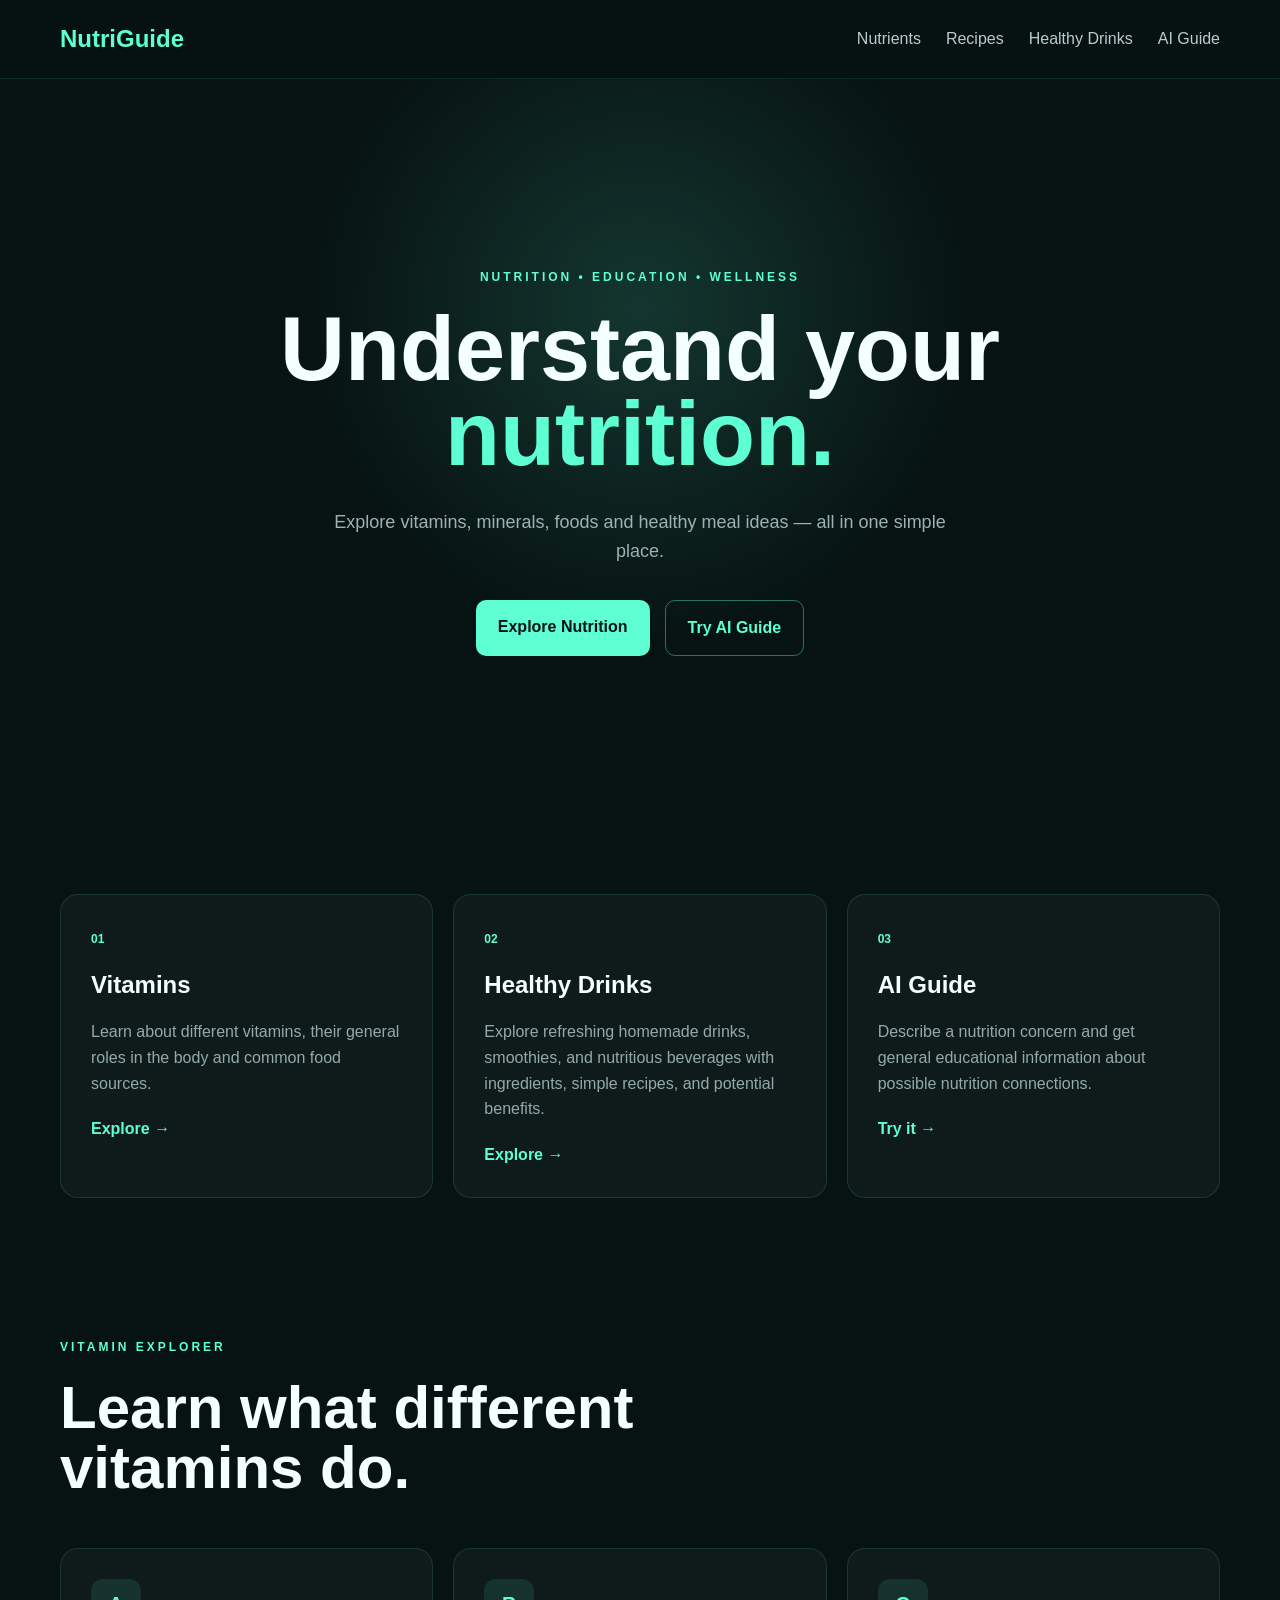
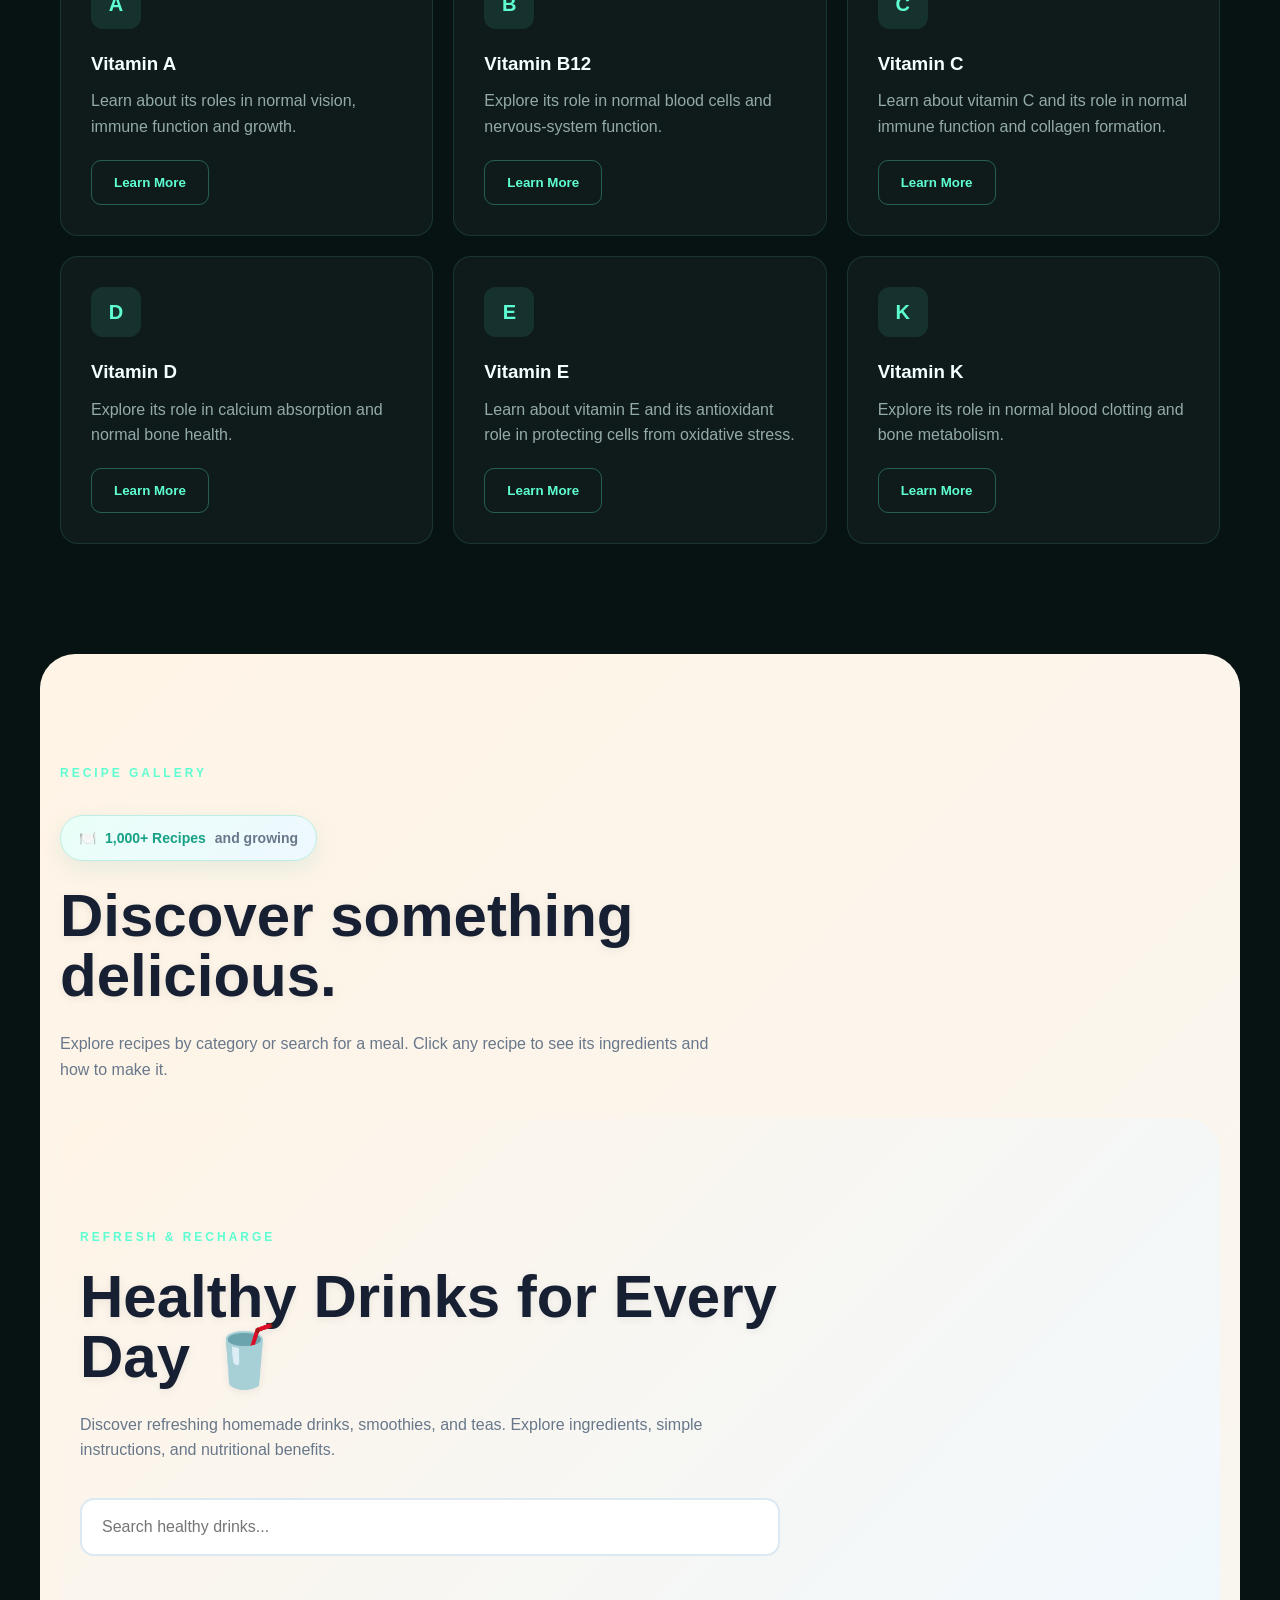
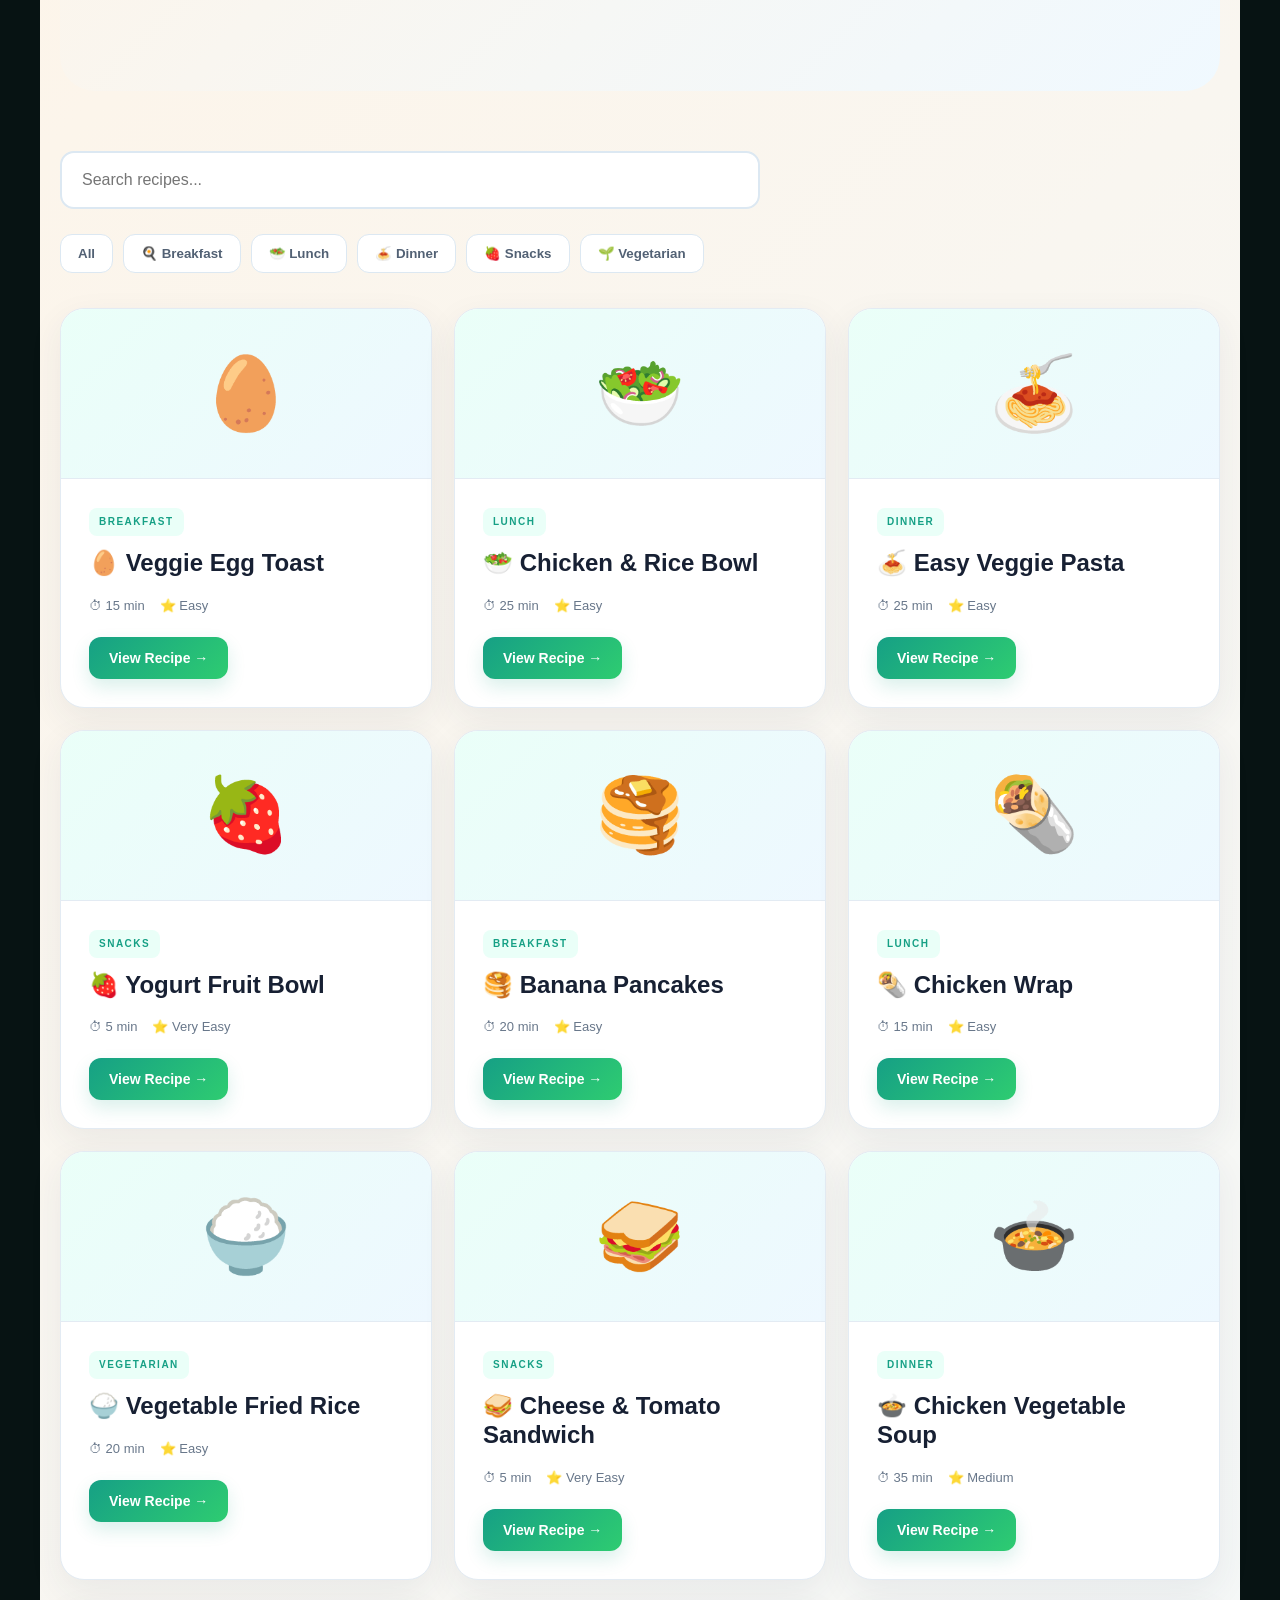
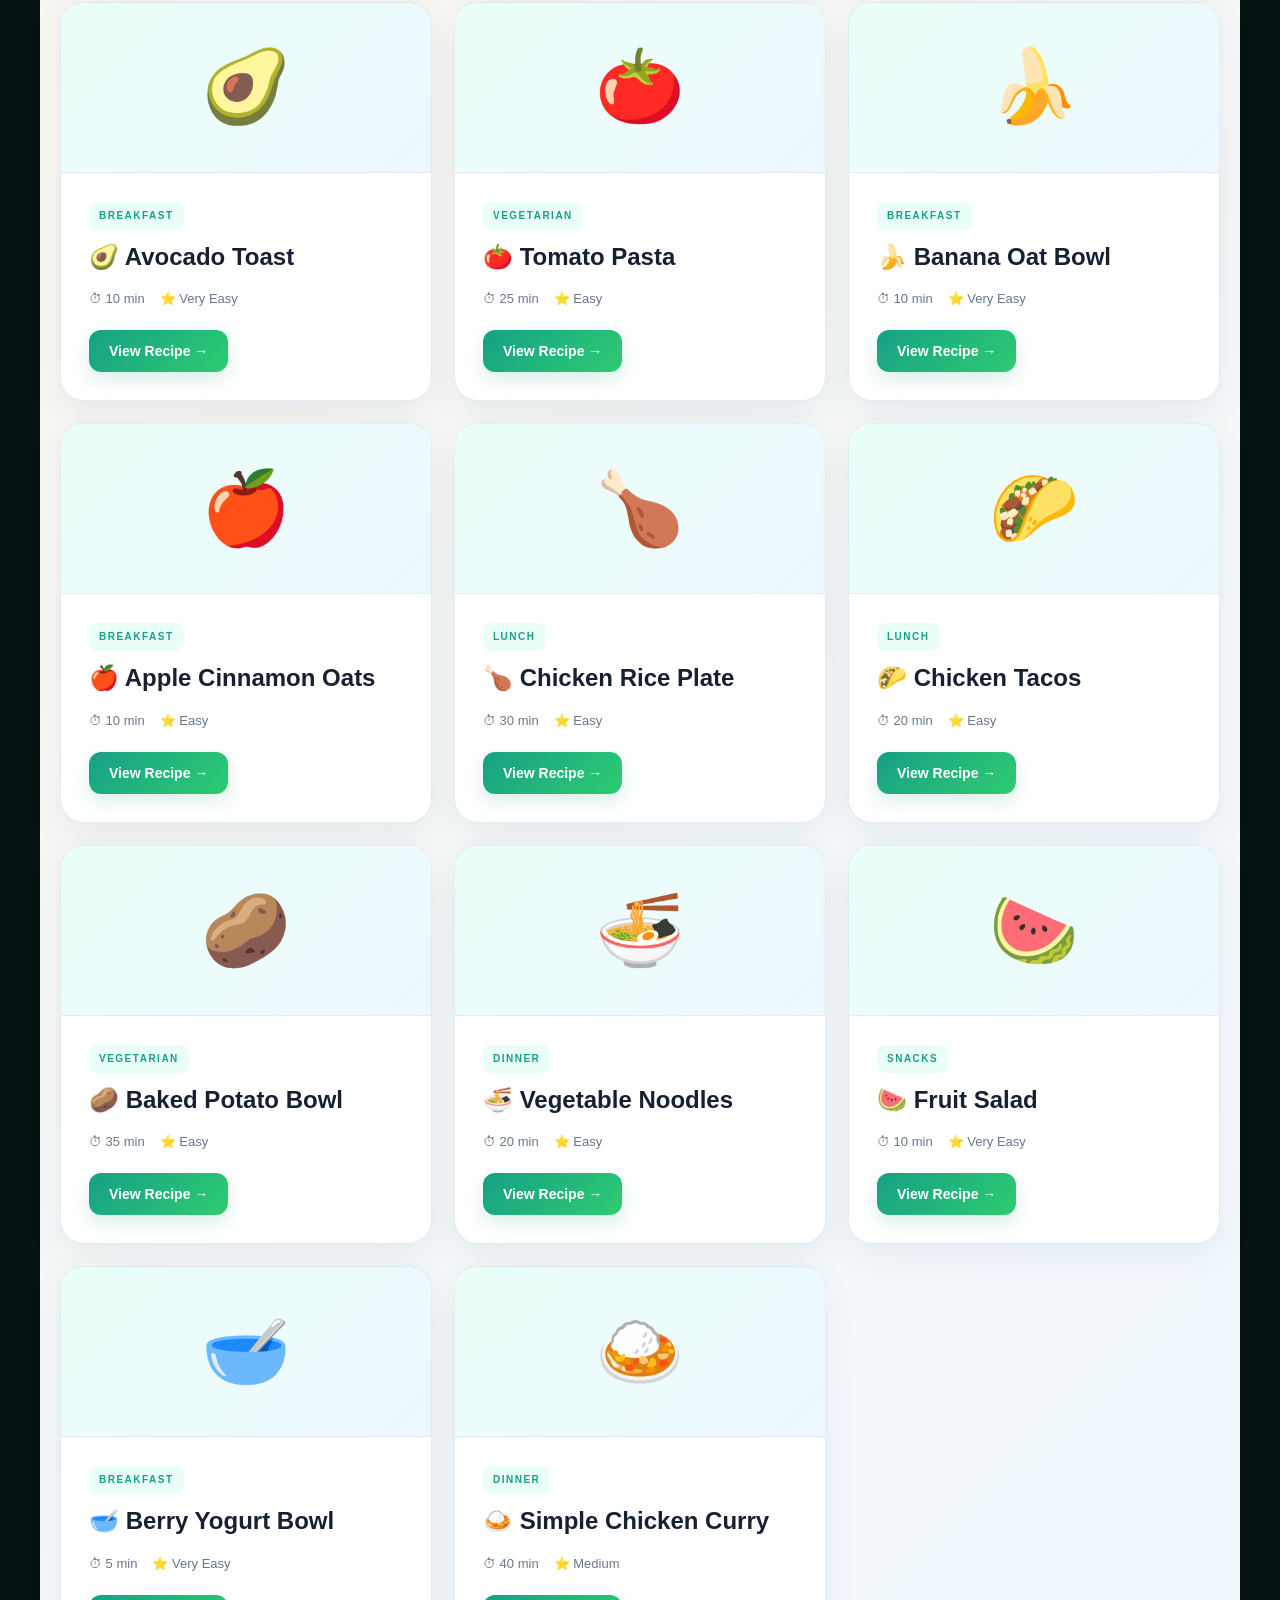
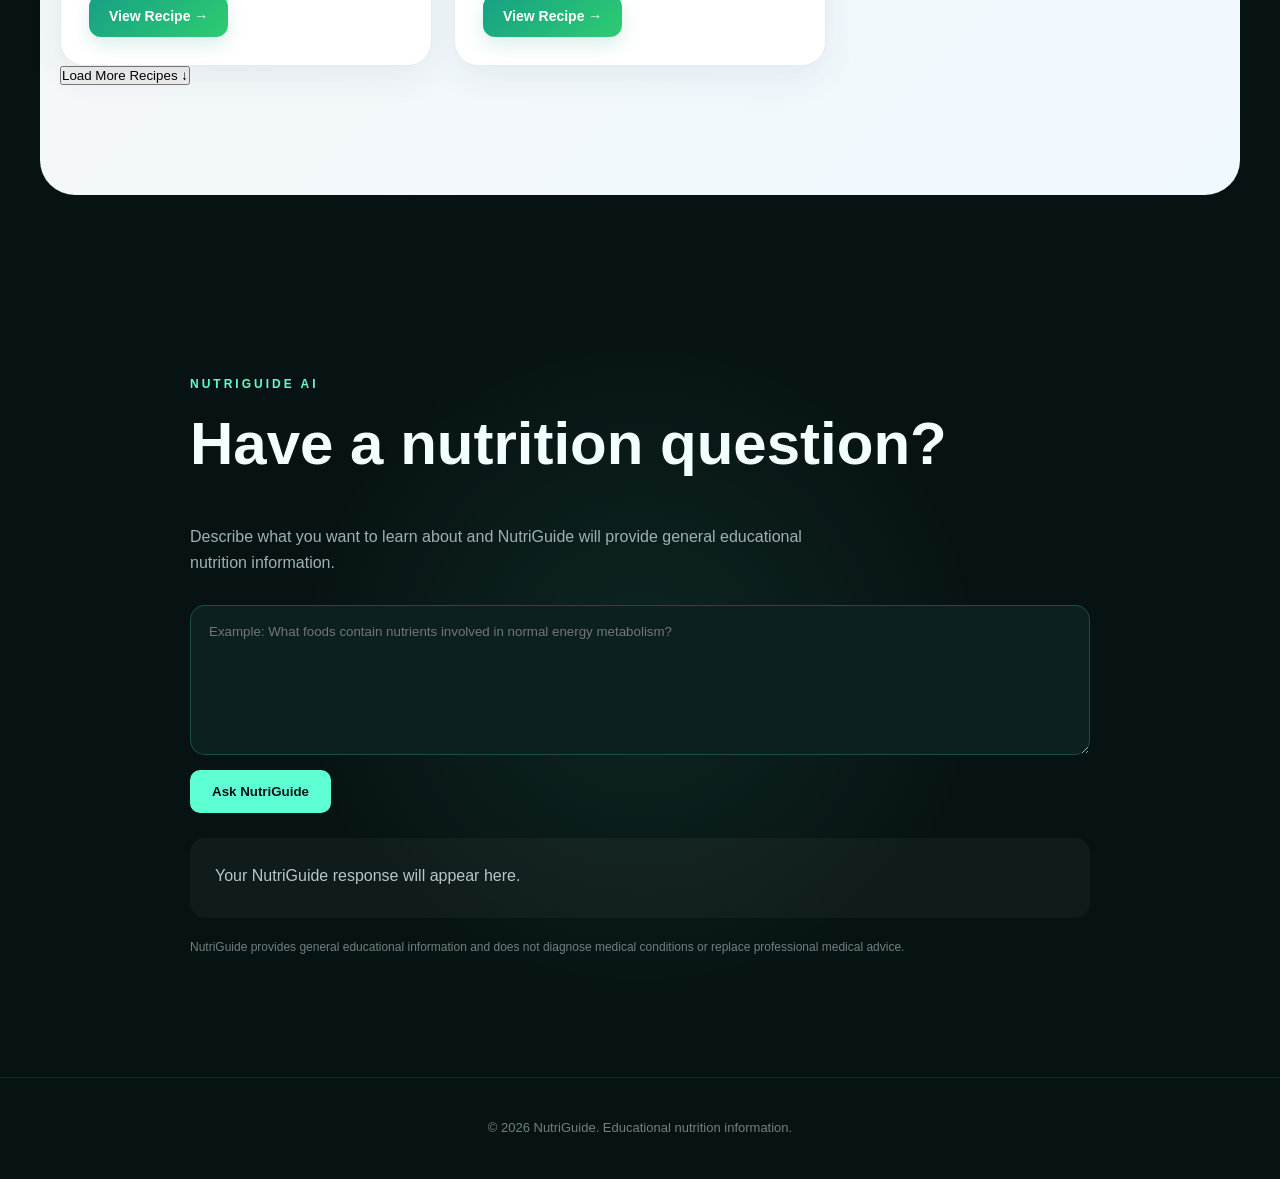
==== commit 8255d67a: "Add healthy drinks section with search feature Added a new section for healthy drinks with search fu" ====
--- a/index.html
+++ b/index.html
@@ -269,6 +269,30 @@
         Click any recipe to see its ingredients and how to make it.
     </p>
 
+<!-- HEALTHY DRINKS -->
+<section id="healthy-drinks" class="section meals-section">
+    <p class="section-label">REFRESH & RECHARGE</p>
+
+    <h2>Healthy Drinks for Every Day 🥤</h2>
+
+    <p class="meal-intro">
+        Discover refreshing homemade drinks, smoothies, and teas.
+        Explore ingredients, simple instructions, and nutritional benefits.
+    </p>
+
+    <div class="recipe-search">
+        <input
+            type="text"
+            id="healthyDrinkSearch"
+            placeholder="Search healthy drinks..."
+        >
+    </div>
+
+    <div id="healthyDrinkGallery" class="recipe-gallery"></div>
+
+    <div id="healthyDrinkDetails" class="recipe-details" style="display:none;"></div>
+</section>
+
     <!-- SEARCH -->
 
     <div class="recipe-search">
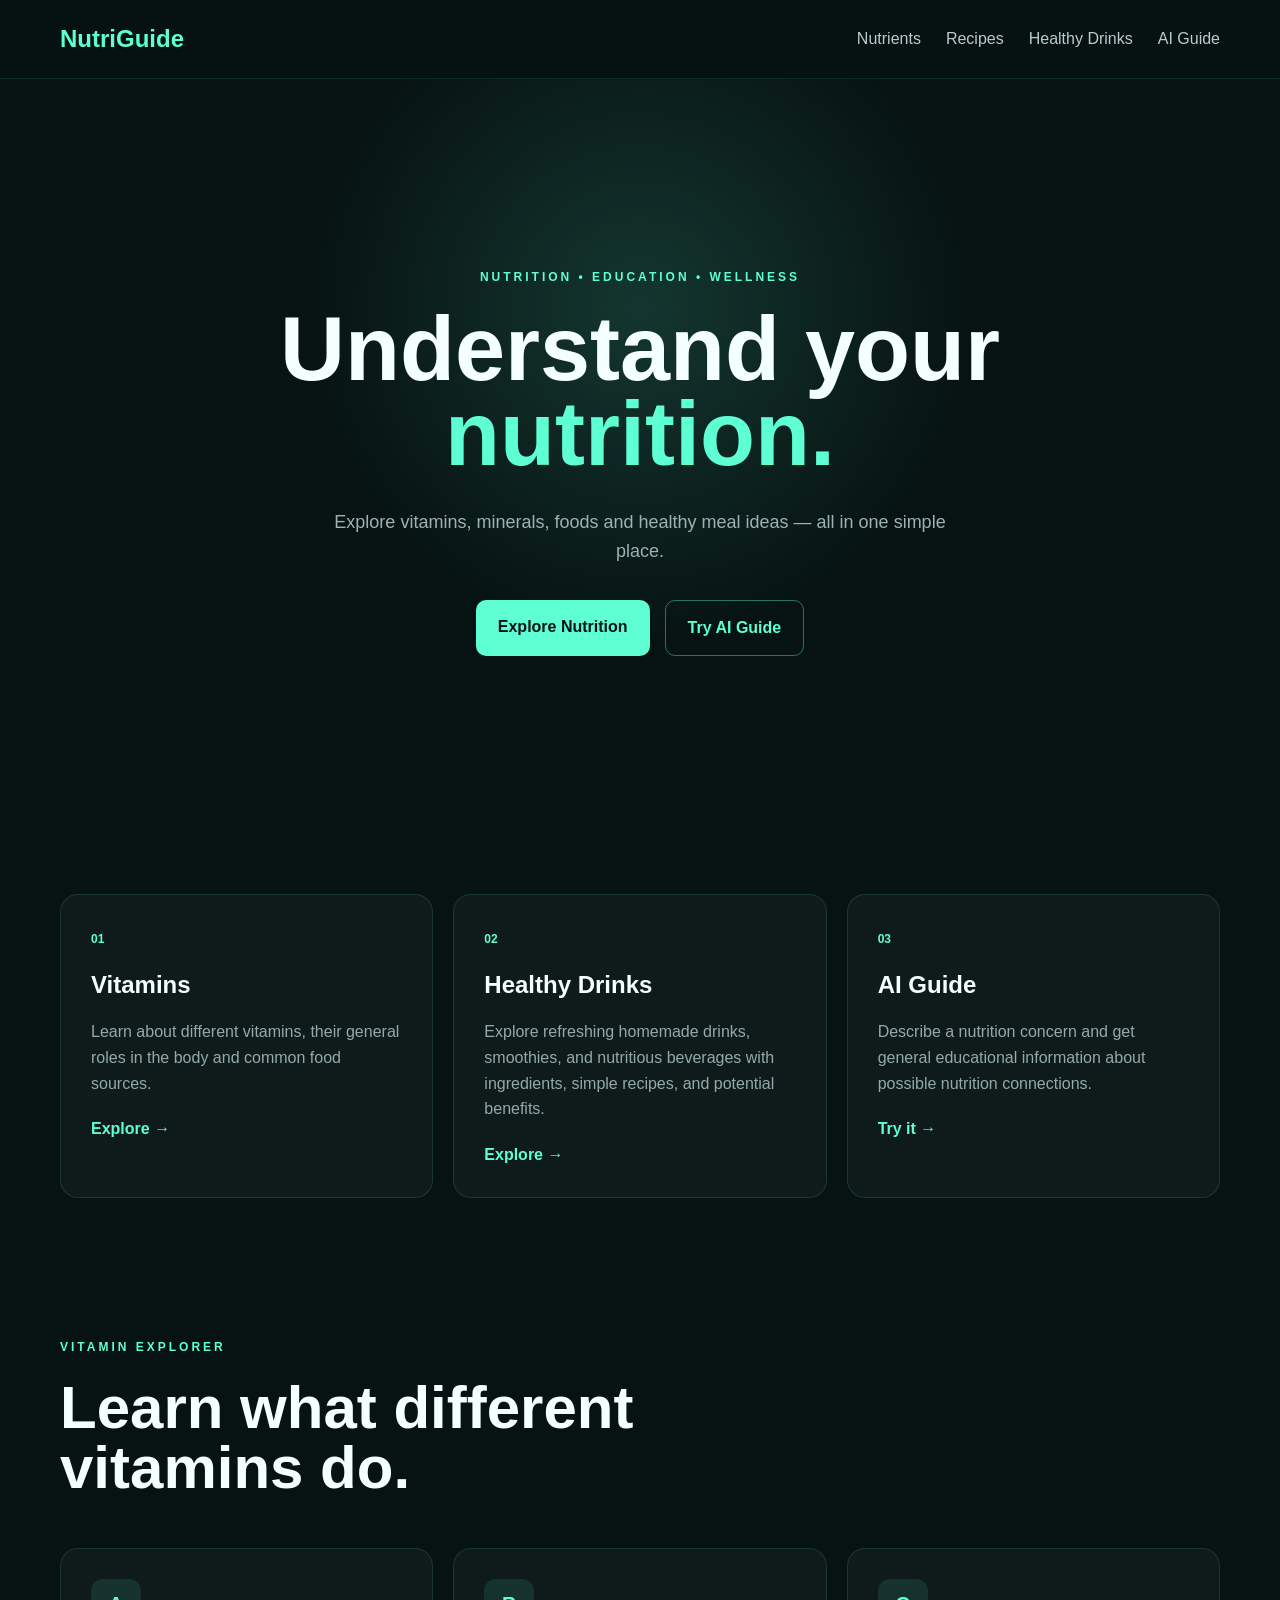
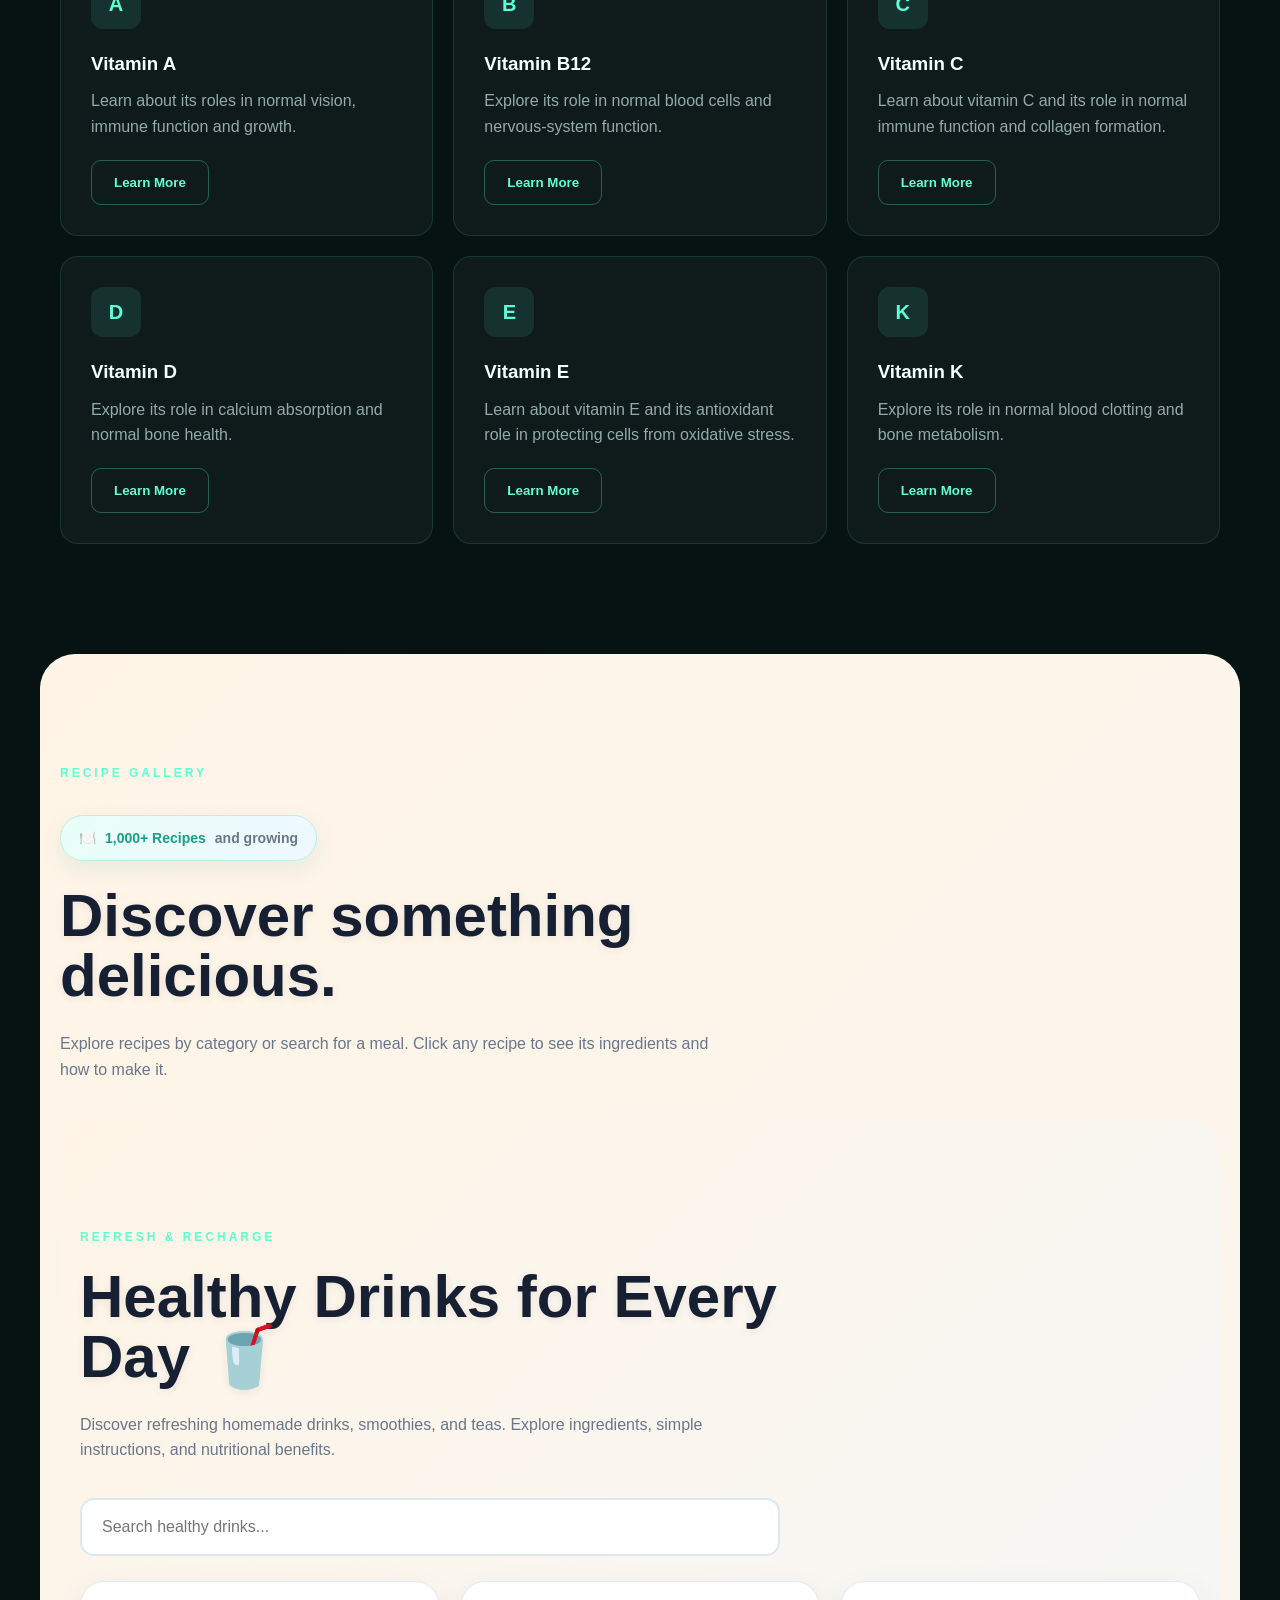
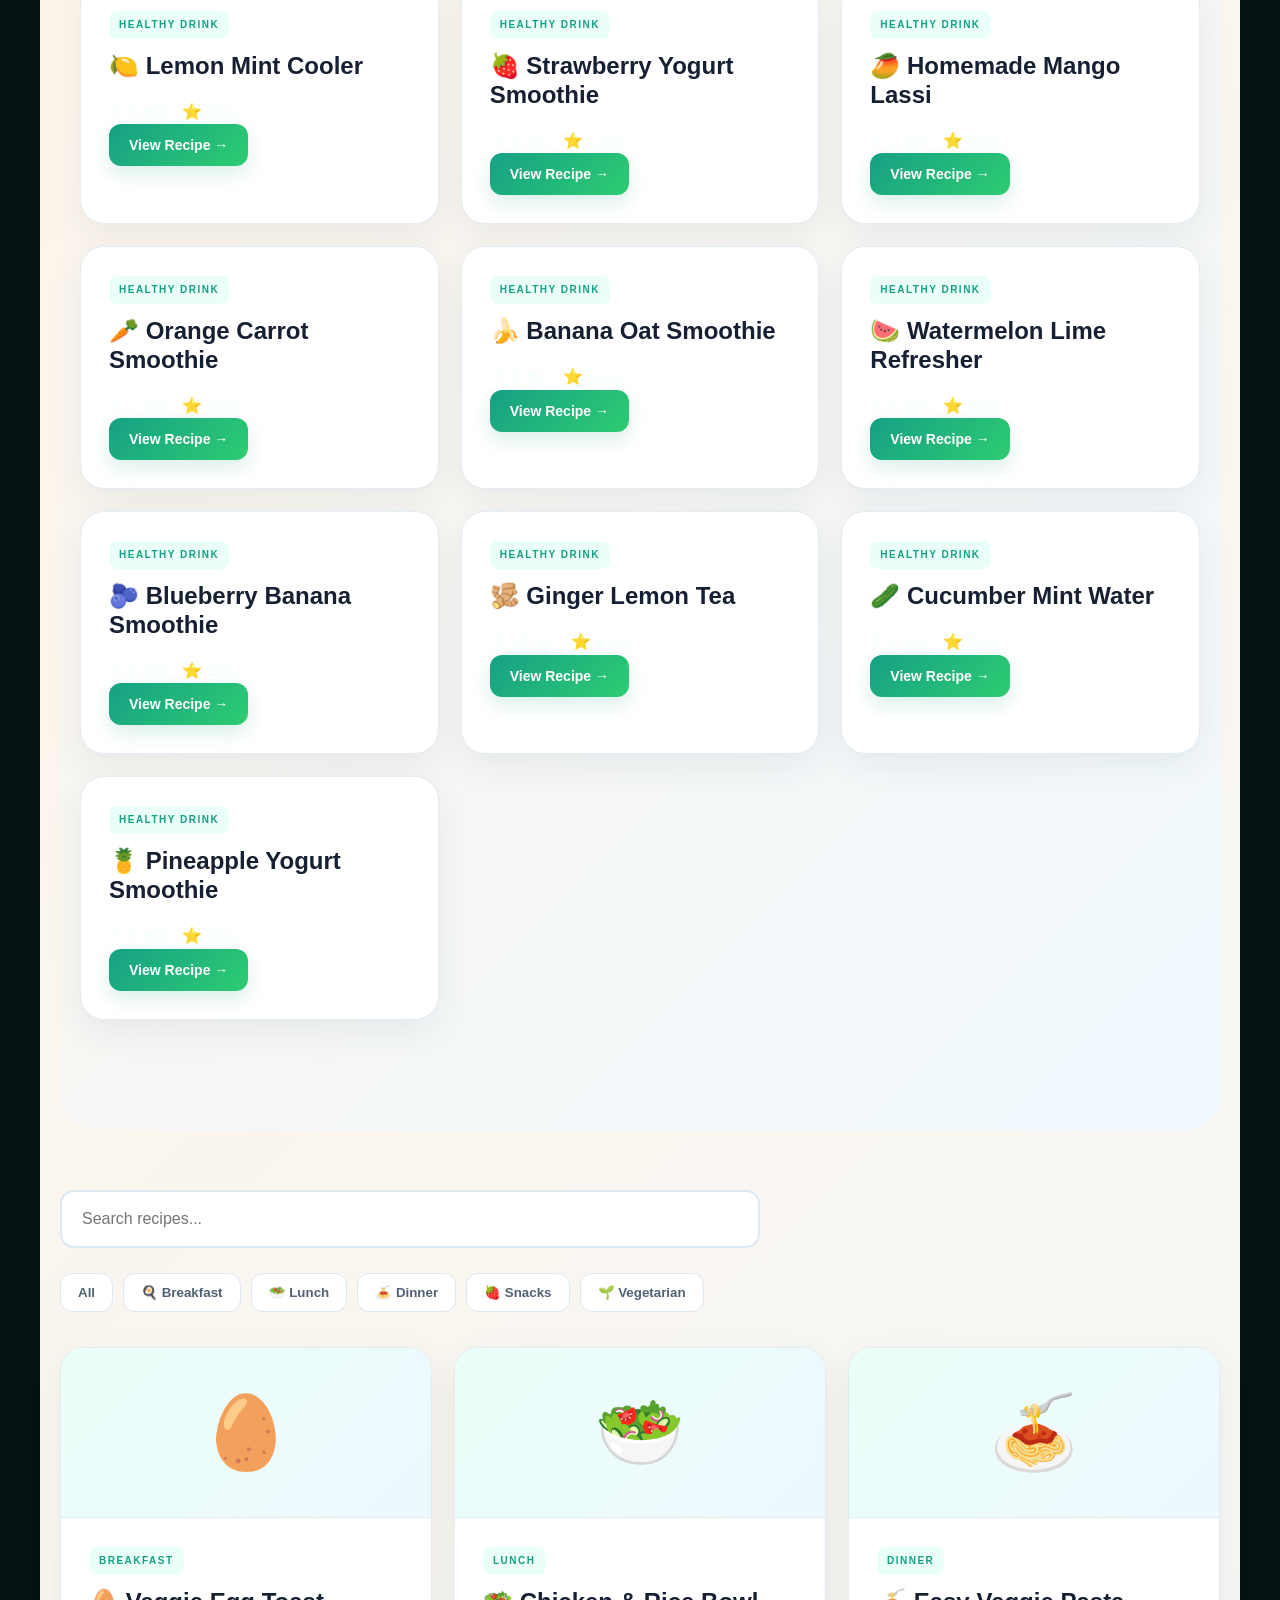
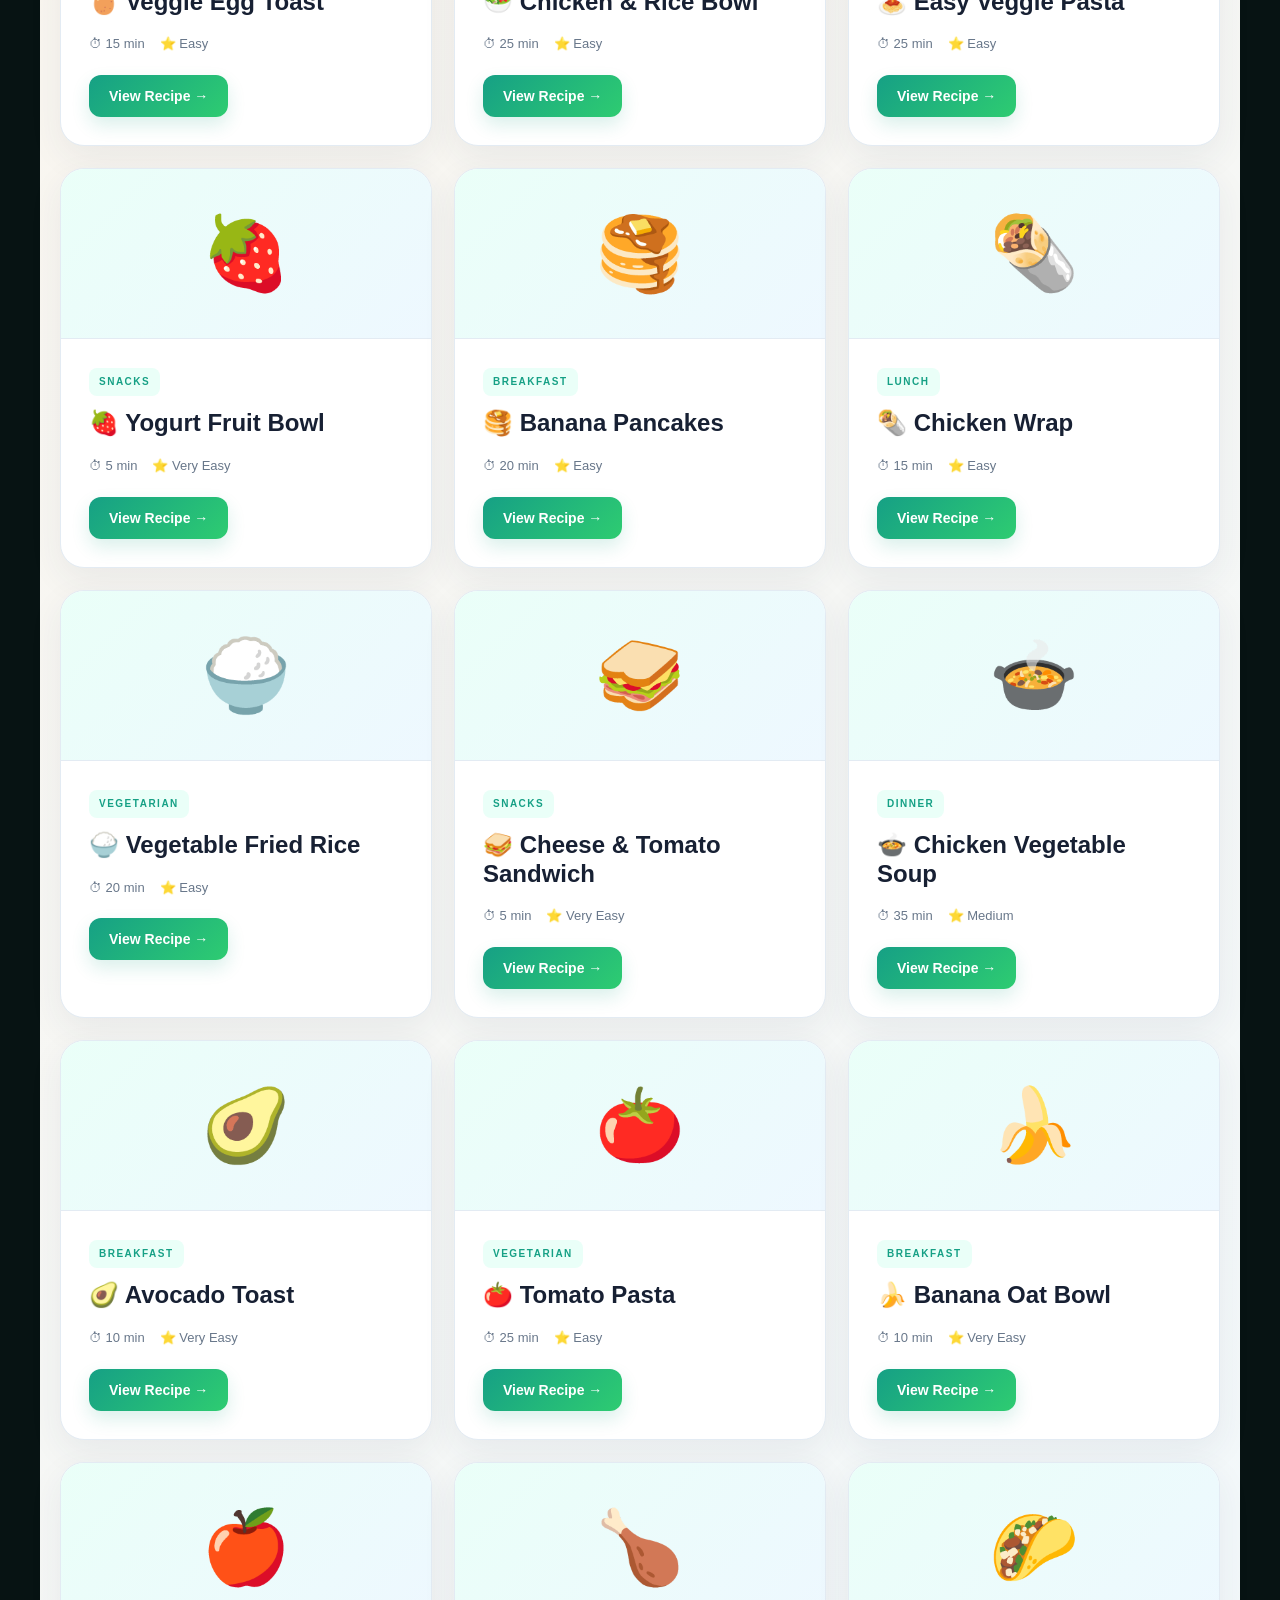
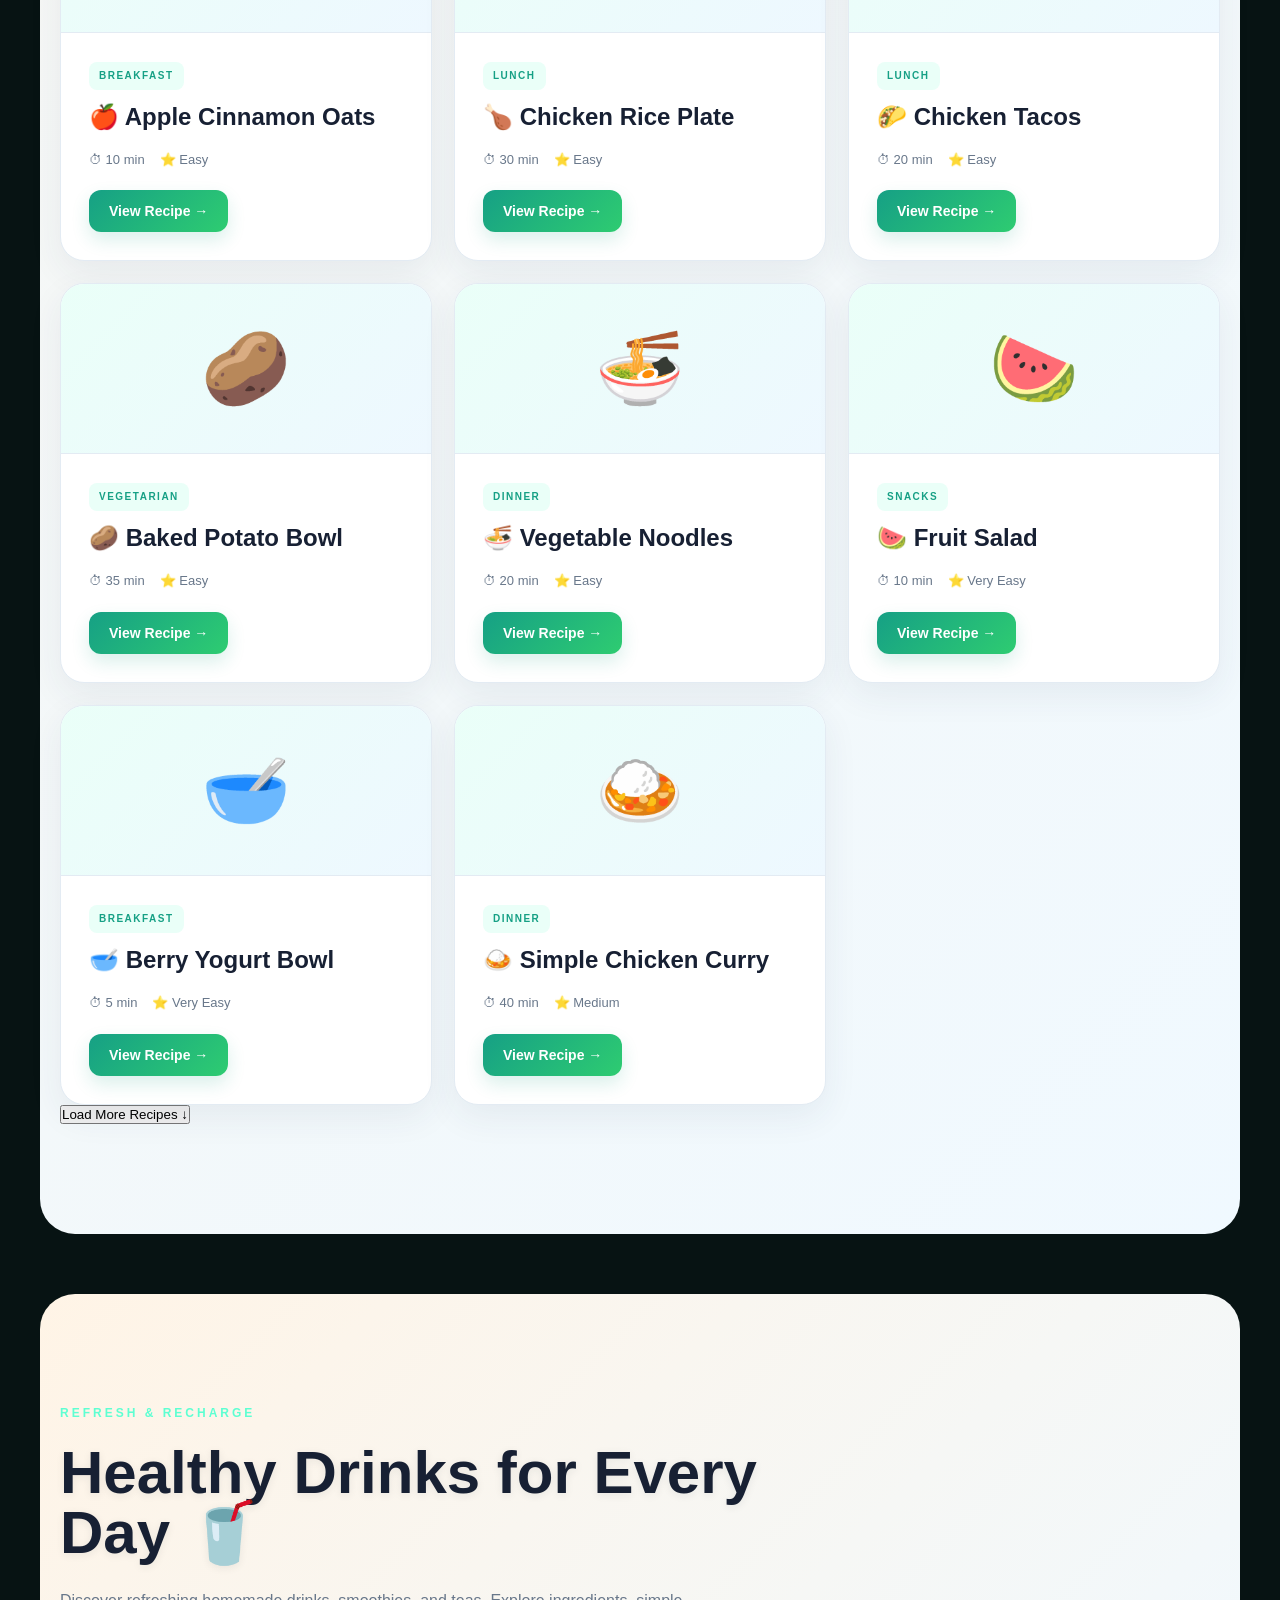
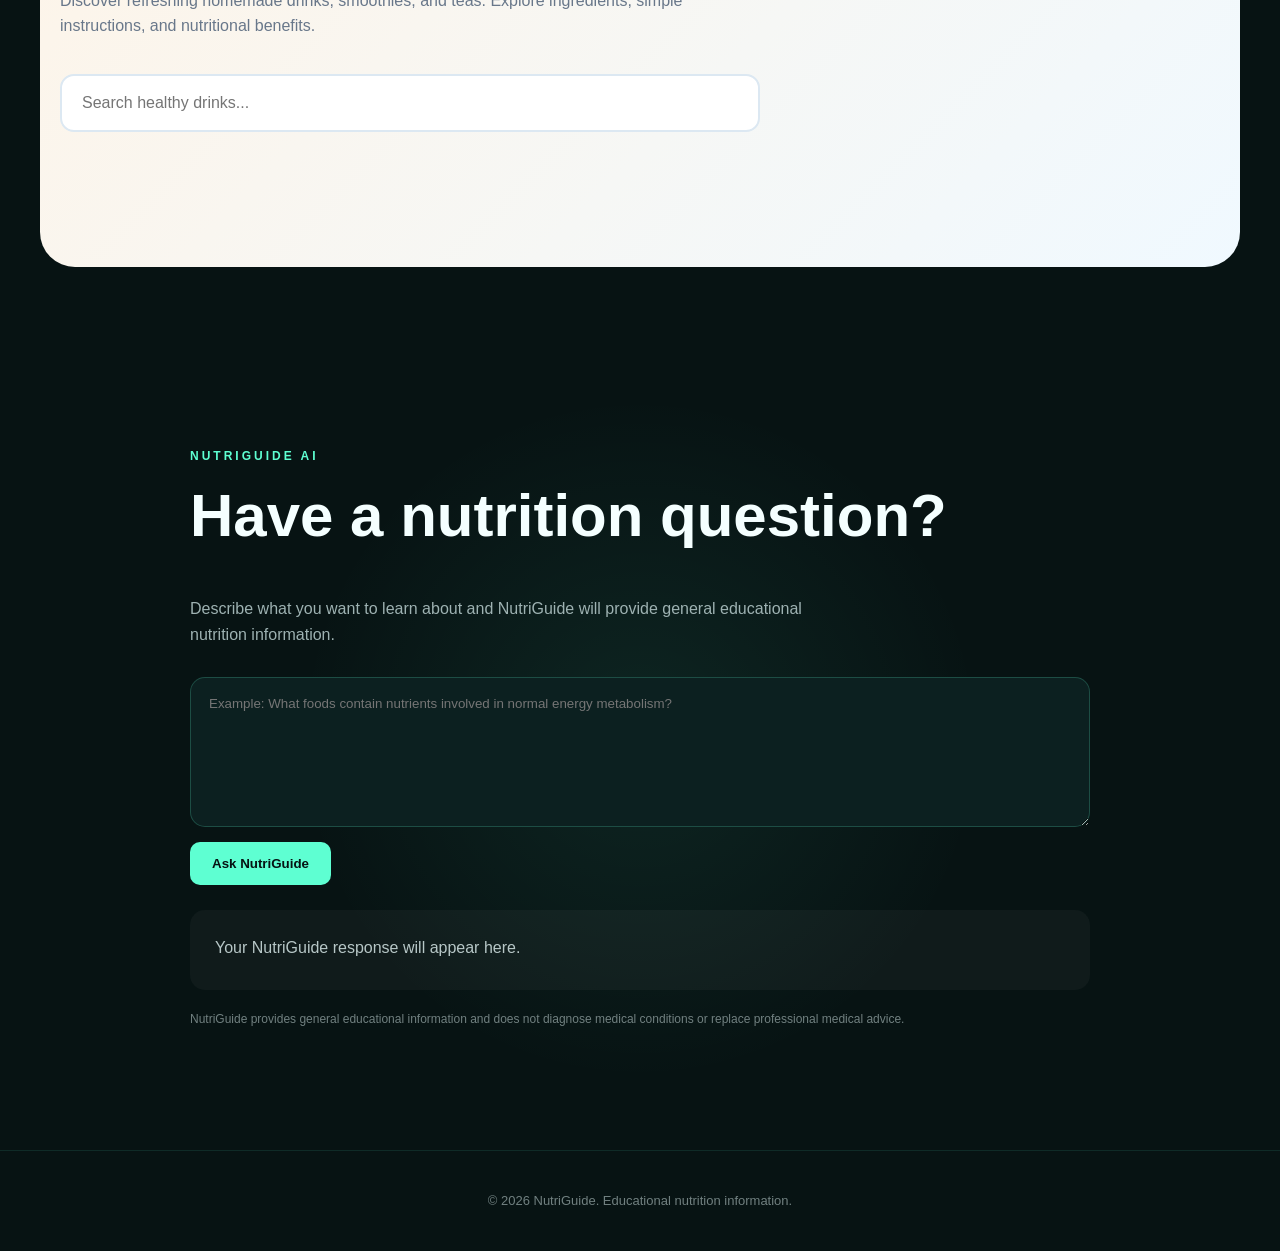
==== commit aea5c0bd: "Add healthy drinks section with search functionality Added a new section for healthy drinks with a s" ====
--- a/index.html
+++ b/index.html
@@ -371,6 +371,29 @@
     </div>
 
 </section>
+        <!-- HEALTHY DRINKS -->
+<section id="healthy-drinks" class="section meals-section">
+    <p class="section-label">REFRESH & RECHARGE</p>
+
+    <h2>Healthy Drinks for Every Day 🥤</h2>
+
+    <p class="meal-intro">
+        Discover refreshing homemade drinks, smoothies, and teas.
+        Explore ingredients, simple instructions, and nutritional benefits.
+    </p>
+
+    <div class="recipe-search">
+        <input
+            type="text"
+            id="healthyDrinkSearch"
+            placeholder="Search healthy drinks..."
+        >
+    </div>
+
+    <div id="healthyDrinkGallery" class="recipe-gallery"></div>
+
+    <div id="healthyDrinkDetails" class="recipe-details" style="display:none;"></div>
+</section>
      <!-- AI GUIDE -->
 
         <section id="ai-guide" class="ai-section">
@@ -439,7 +462,8 @@
     </footer>
 
 
-    <script src="recipes.js"></script>
+   <script src="recipes.js"></script>
+<script src="healthy-drinks.js"></script>
 <script src="script.js"></script>
 </body>
 
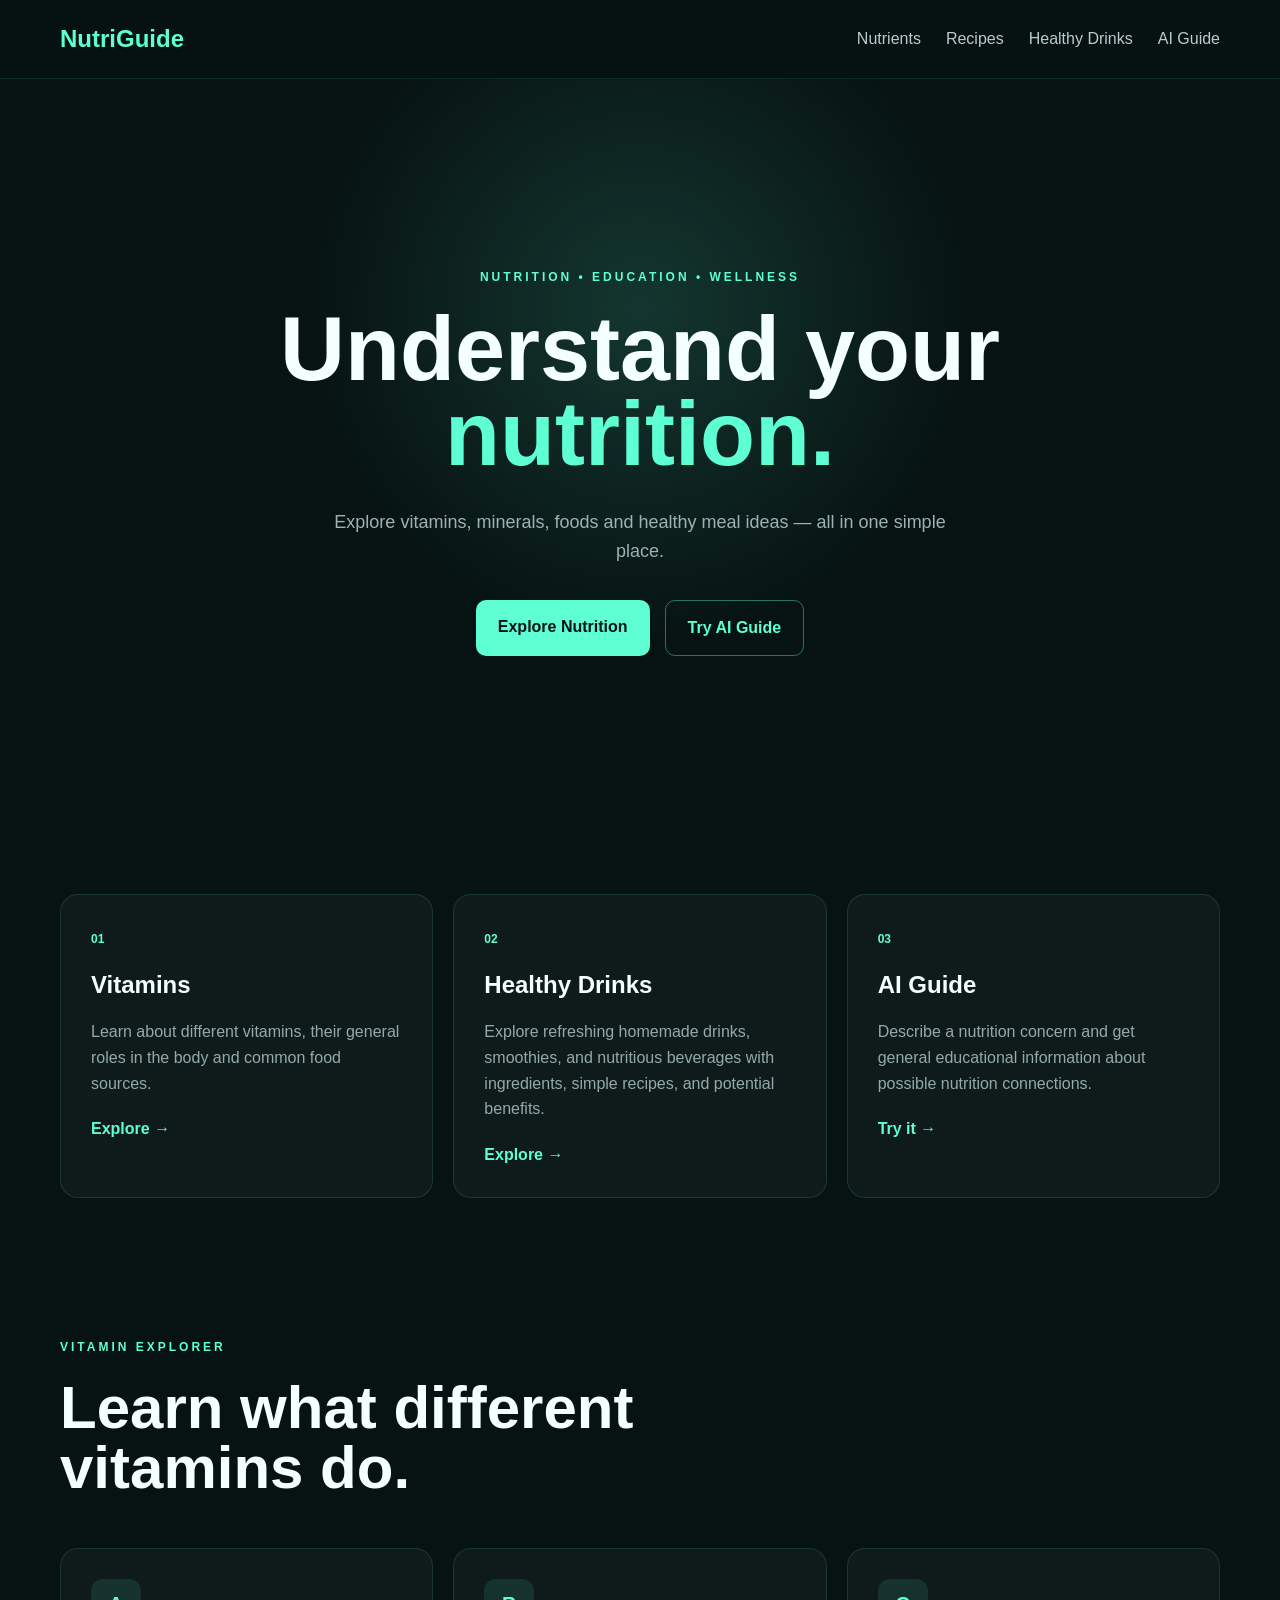
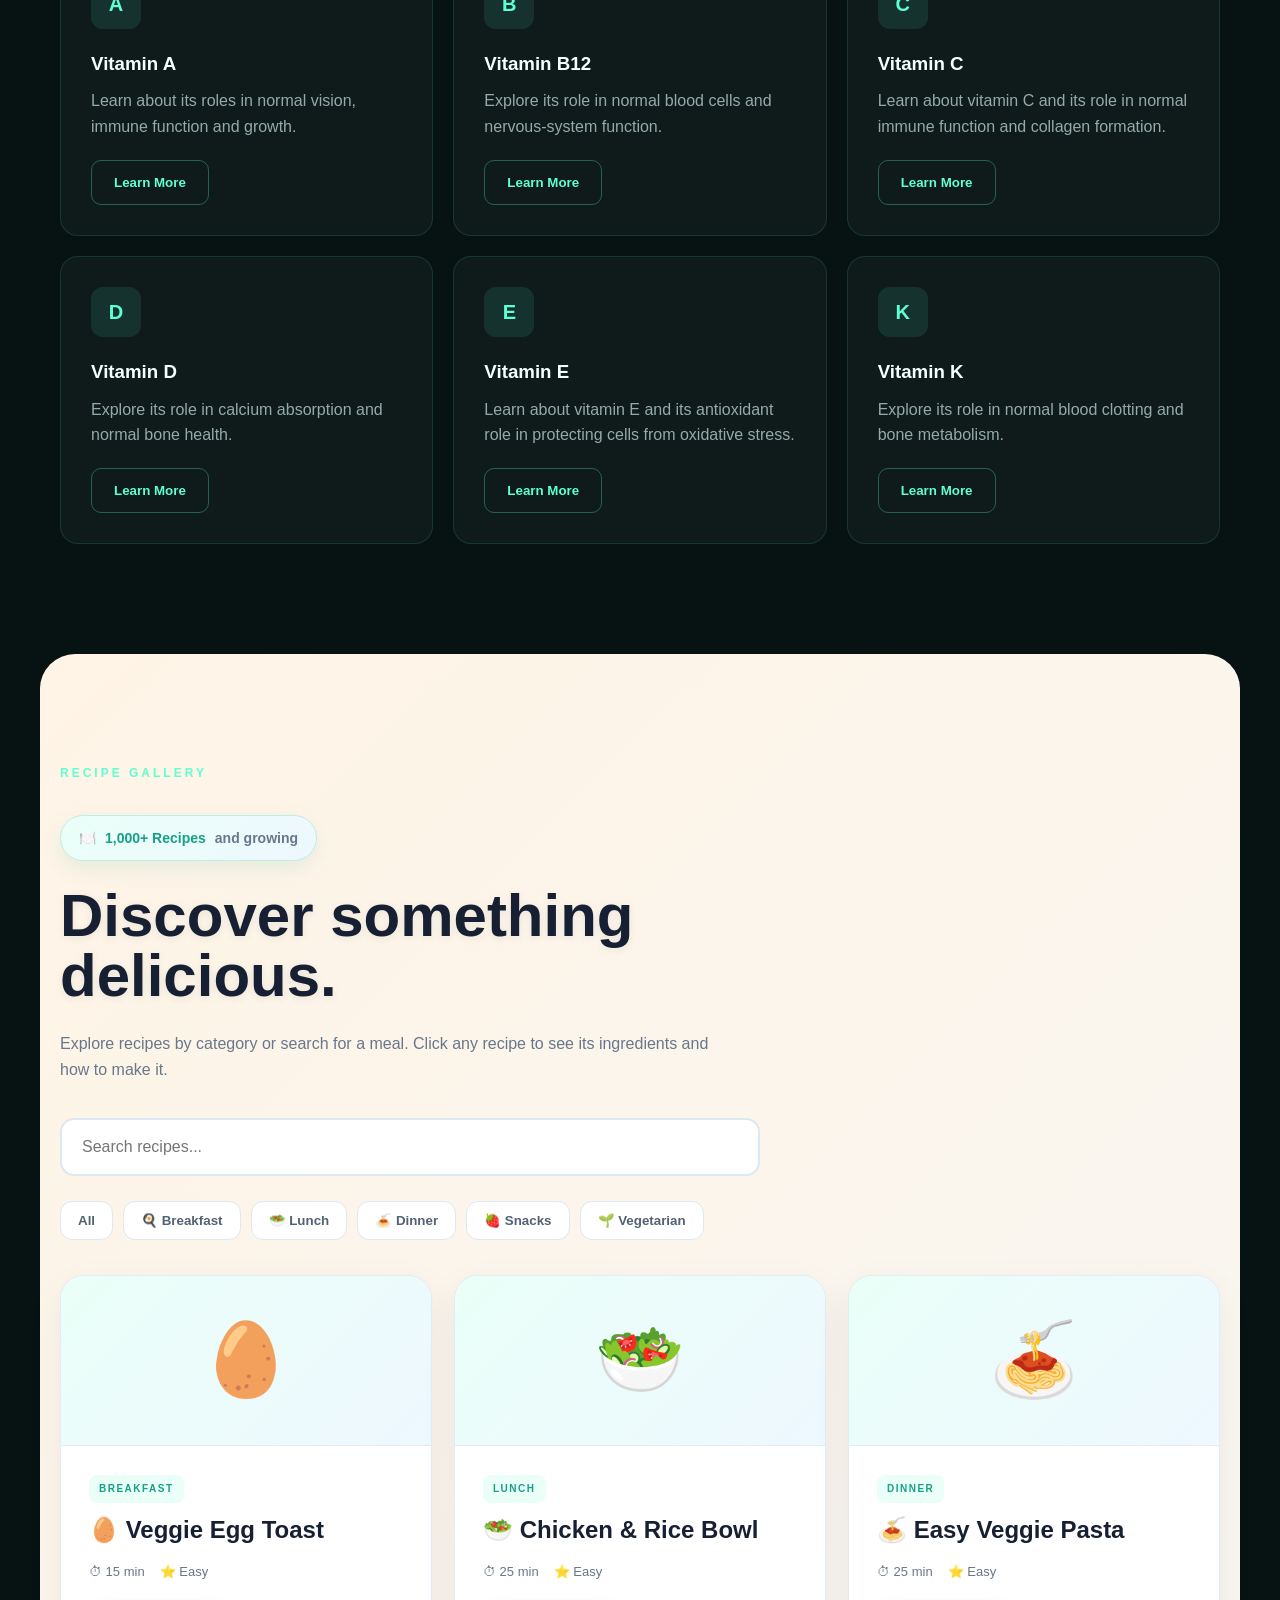
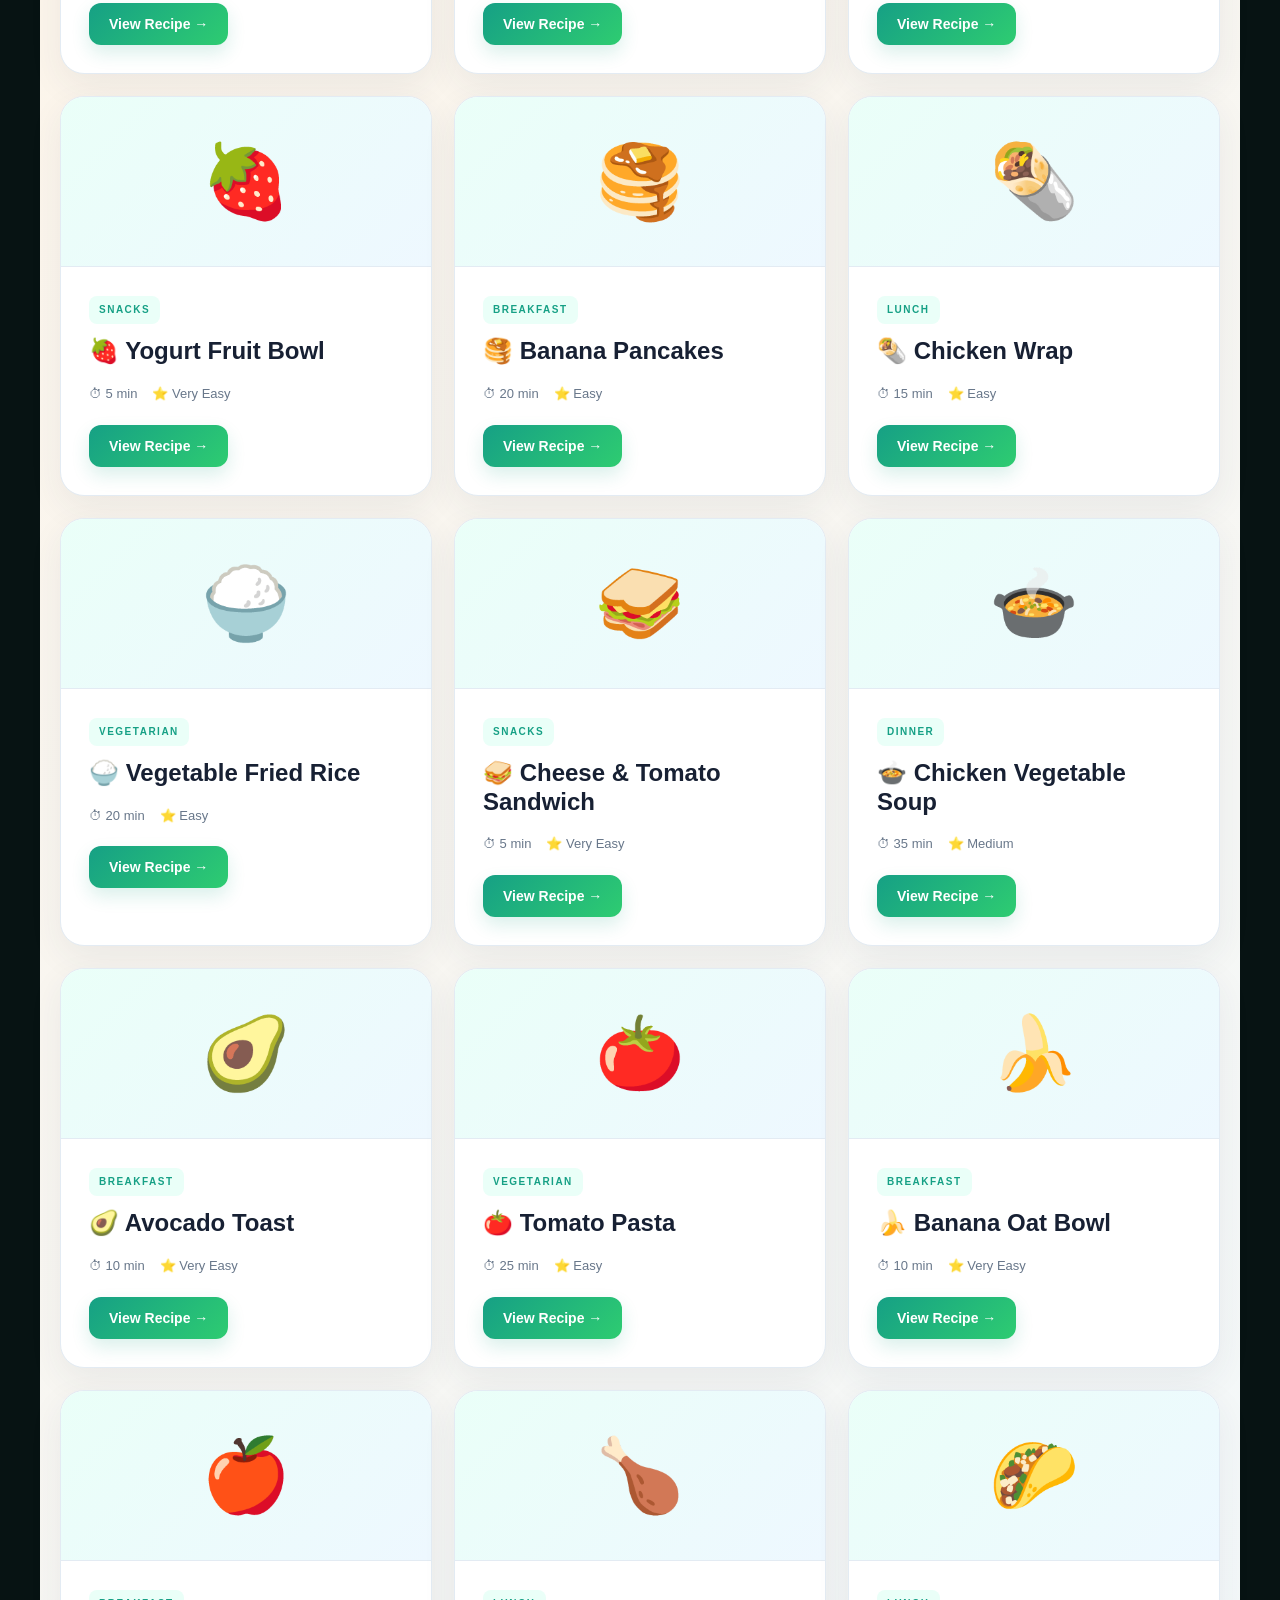
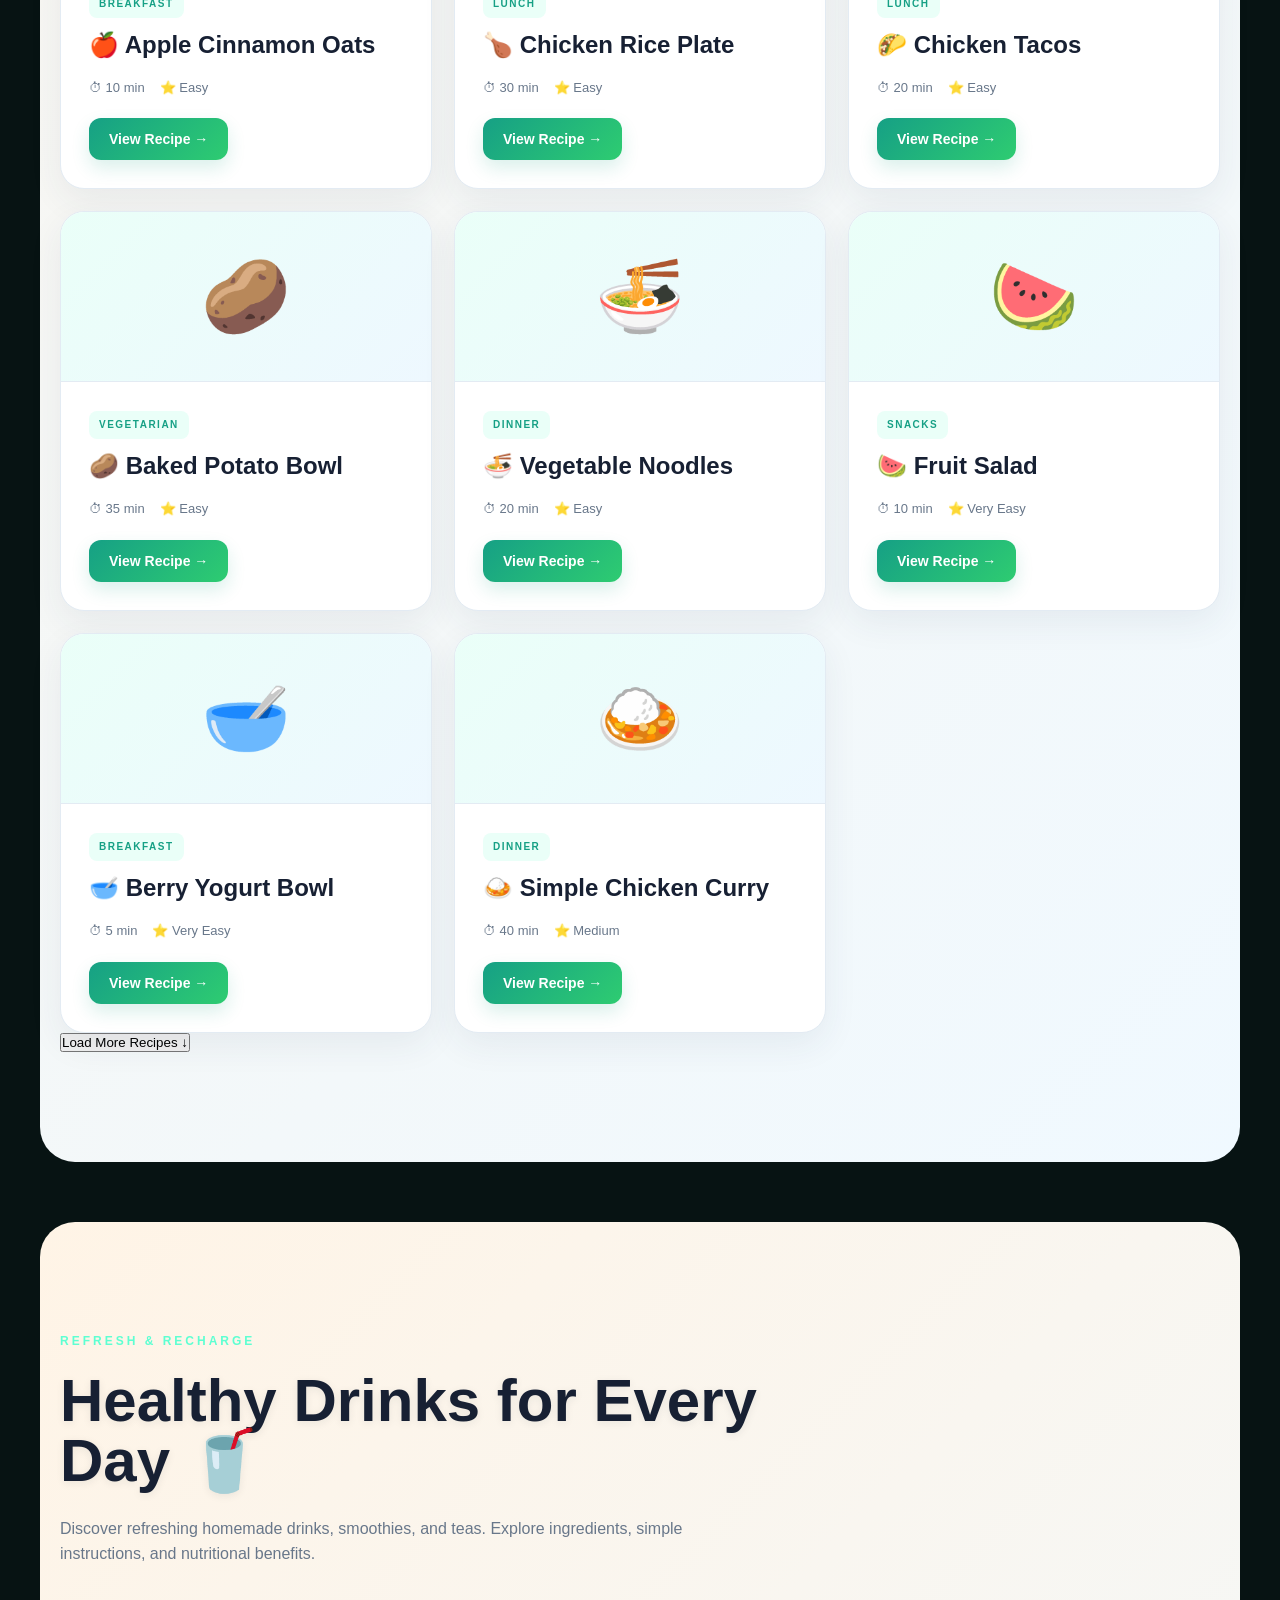
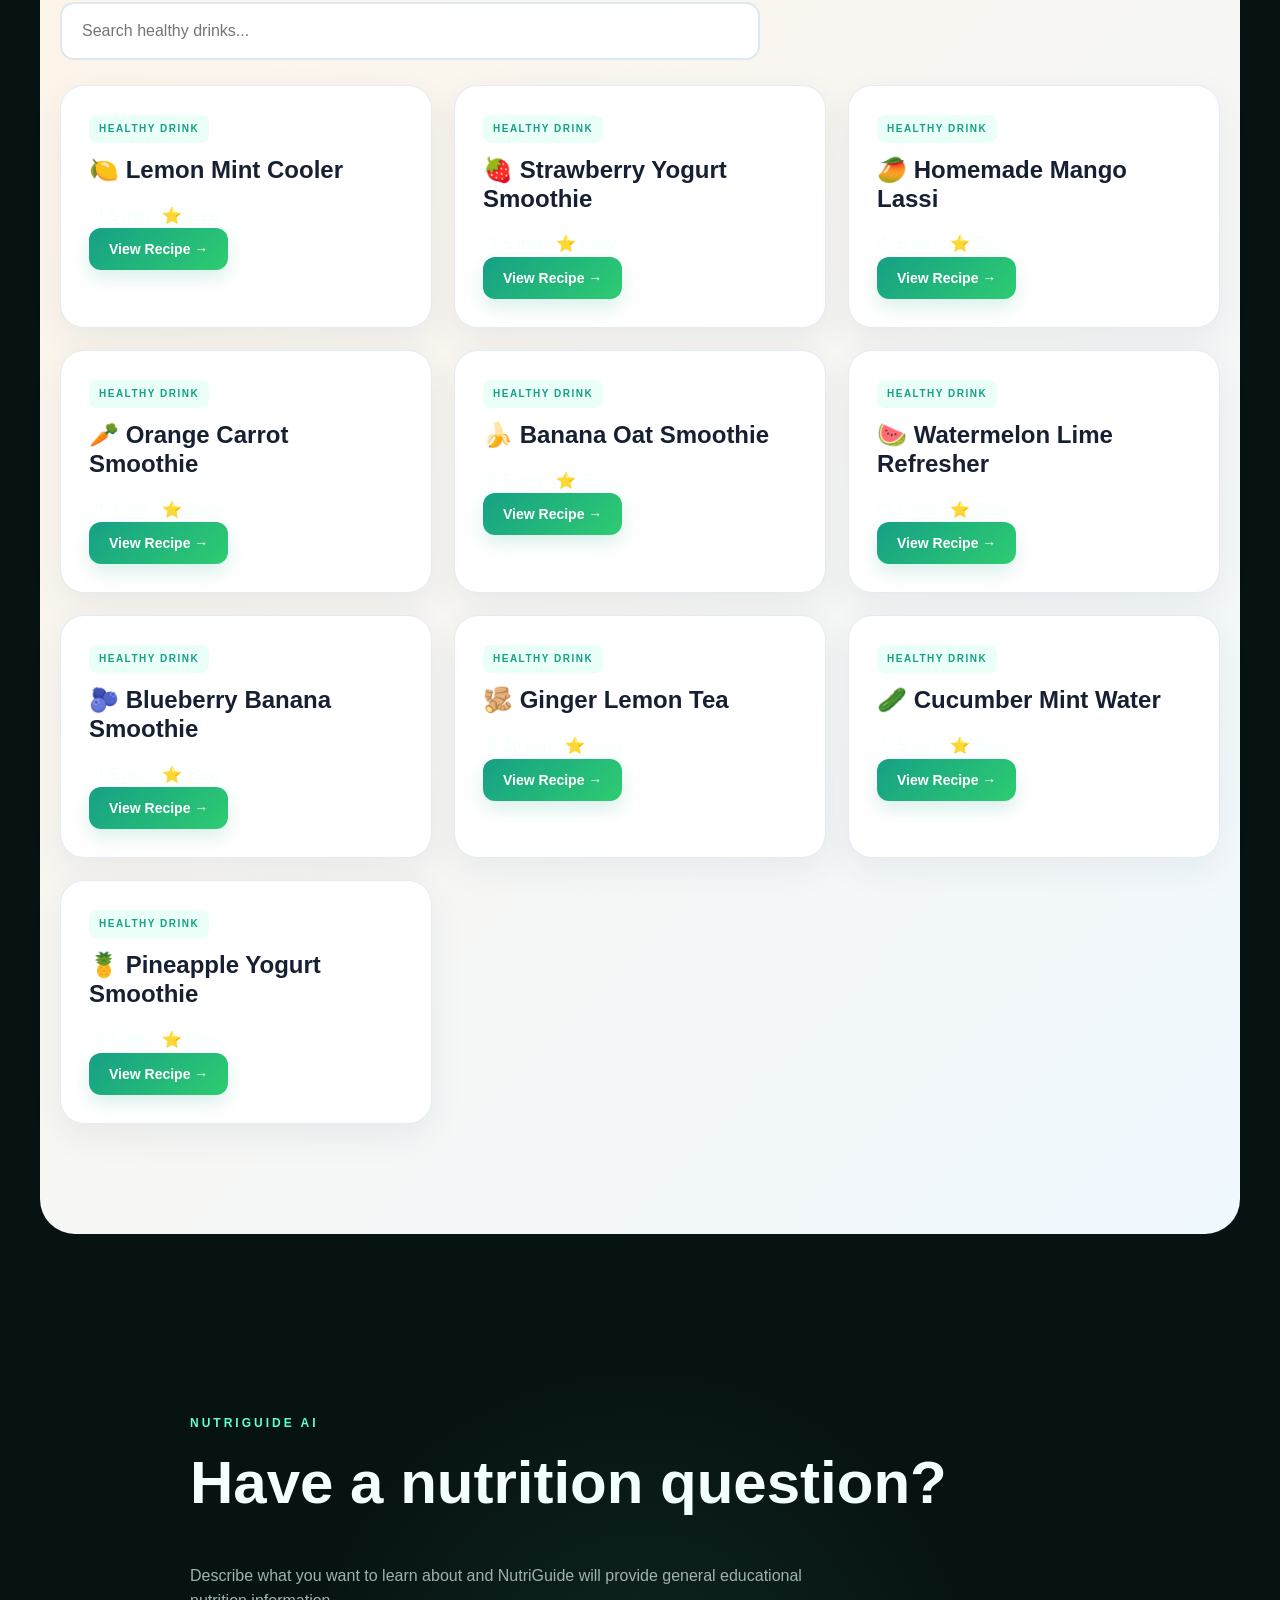
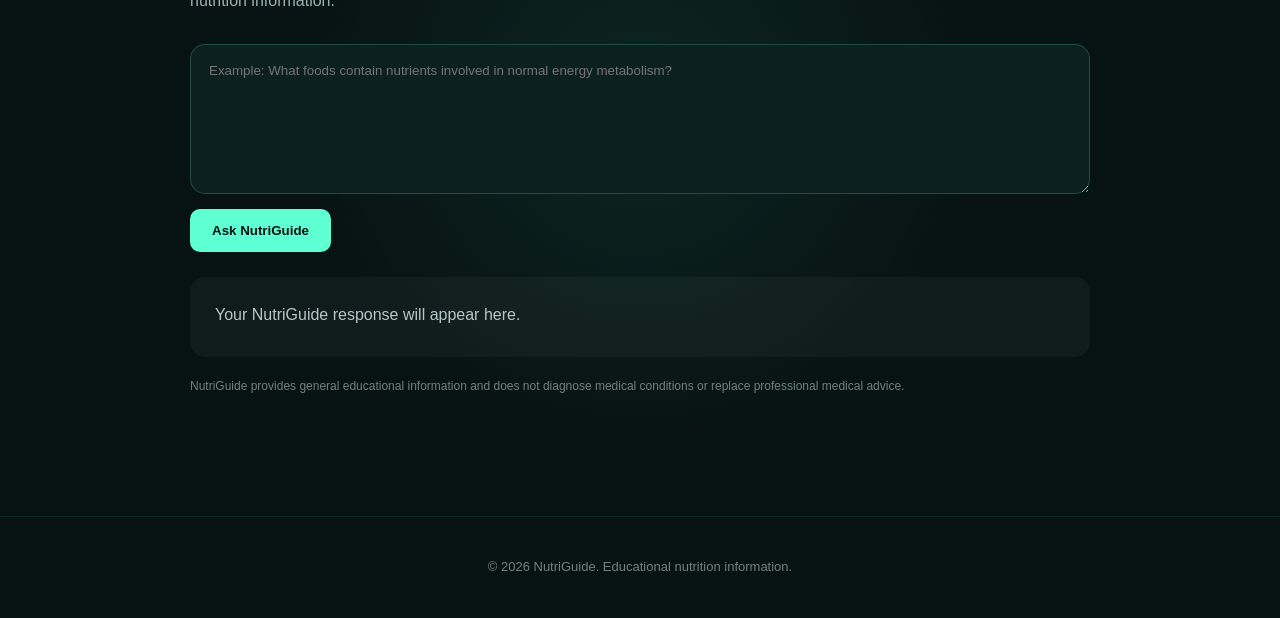
==== commit b3ebba08: "Remove healthy drinks section from index.html Removed the healthy drinks section and its content fro" ====
--- a/index.html
+++ b/index.html
@@ -269,7 +269,86 @@
         Click any recipe to see its ingredients and how to make it.
     </p>
 
-<!-- HEALTHY DRINKS -->
+
+    <!-- SEARCH -->
+
+    <div class="recipe-search">
+
+        <input
+            type="text"
+            id="recipeSearch"
+            placeholder="Search recipes..."
+        >
+
+    </div>
+
+
+    <!-- FILTERS -->
+
+    <div class="recipe-filters">
+
+        <button onclick="filterRecipes('all')">
+            All
+        </button>
+
+        <button onclick="filterRecipes('breakfast')">
+            🍳 Breakfast
+        </button>
+
+        <button onclick="filterRecipes('lunch')">
+            🥗 Lunch
+        </button>
+
+        <button onclick="filterRecipes('dinner')">
+            🍝 Dinner
+        </button>
+
+        <button onclick="filterRecipes('snacks')">
+            🍓 Snacks
+        </button>
+
+        <button onclick="filterRecipes('vegetarian')">
+            🌱 Vegetarian
+        </button>
+
+    </div>
+
+
+    <!-- RECIPE GALLERY -->
+
+    <div
+        id="recipeGallery"
+        class="recipe-gallery">
+    </div>
+<div class="load-more-container">
+
+    <button
+        id="loadMoreButton"
+        class="load-more-button"
+        onclick="loadMoreRecipes()">
+        Load More Recipes ↓
+    </button>
+
+    <button
+        id="showLessButton"
+        class="show-less-button"
+        onclick="showLessRecipes()"
+        style="display: none;">
+        Show Less ↑
+    </button>
+
+</div>
+
+    <!-- RECIPE DETAILS -->
+
+    <div
+        id="recipeDetails"
+        class="recipe-details"
+        style="display: none;">
+    </div>
+
+</section>
+       <!-- HEALTHY DRINKS -->
 <section id="healthy-drinks" class="section meals-section">
     <p class="section-label">REFRESH & RECHARGE</p>
 
@@ -292,108 +371,6 @@
 
     <div id="healthyDrinkDetails" class="recipe-details" style="display:none;"></div>
 </section>
-
-    <!-- SEARCH -->
-
-    <div class="recipe-search">
-
-        <input
-            type="text"
-            id="recipeSearch"
-            placeholder="Search recipes..."
-        >
-
-    </div>
-
-
-    <!-- FILTERS -->
-
-    <div class="recipe-filters">
-
-        <button onclick="filterRecipes('all')">
-            All
-        </button>
-
-        <button onclick="filterRecipes('breakfast')">
-            🍳 Breakfast
-        </button>
-
-        <button onclick="filterRecipes('lunch')">
-            🥗 Lunch
-        </button>
-
-        <button onclick="filterRecipes('dinner')">
-            🍝 Dinner
-        </button>
-
-        <button onclick="filterRecipes('snacks')">
-            🍓 Snacks
-        </button>
-
-        <button onclick="filterRecipes('vegetarian')">
-            🌱 Vegetarian
-        </button>
-
-    </div>
-
-
-    <!-- RECIPE GALLERY -->
-
-    <div
-        id="recipeGallery"
-        class="recipe-gallery">
-    </div>
-<div class="load-more-container">
-
-    <button
-        id="loadMoreButton"
-        class="load-more-button"
-        onclick="loadMoreRecipes()">
-        Load More Recipes ↓
-    </button>
-
-    <button
-        id="showLessButton"
-        class="show-less-button"
-        onclick="showLessRecipes()"
-        style="display: none;">
-        Show Less ↑
-    </button>
-
-</div>
-
-    <!-- RECIPE DETAILS -->
-
-    <div
-        id="recipeDetails"
-        class="recipe-details"
-        style="display: none;">
-    </div>
-
-</section>
-        <!-- HEALTHY DRINKS -->
-<section id="healthy-drinks" class="section meals-section">
-    <p class="section-label">REFRESH & RECHARGE</p>
-
-    <h2>Healthy Drinks for Every Day 🥤</h2>
-
-    <p class="meal-intro">
-        Discover refreshing homemade drinks, smoothies, and teas.
-        Explore ingredients, simple instructions, and nutritional benefits.
-    </p>
-
-    <div class="recipe-search">
-        <input
-            type="text"
-            id="healthyDrinkSearch"
-            placeholder="Search healthy drinks..."
-        >
-    </div>
-
-    <div id="healthyDrinkGallery" class="recipe-gallery"></div>
-
-    <div id="healthyDrinkDetails" class="recipe-details" style="display:none;"></div>
-</section>
      <!-- AI GUIDE -->
 
         <section id="ai-guide" class="ai-section">
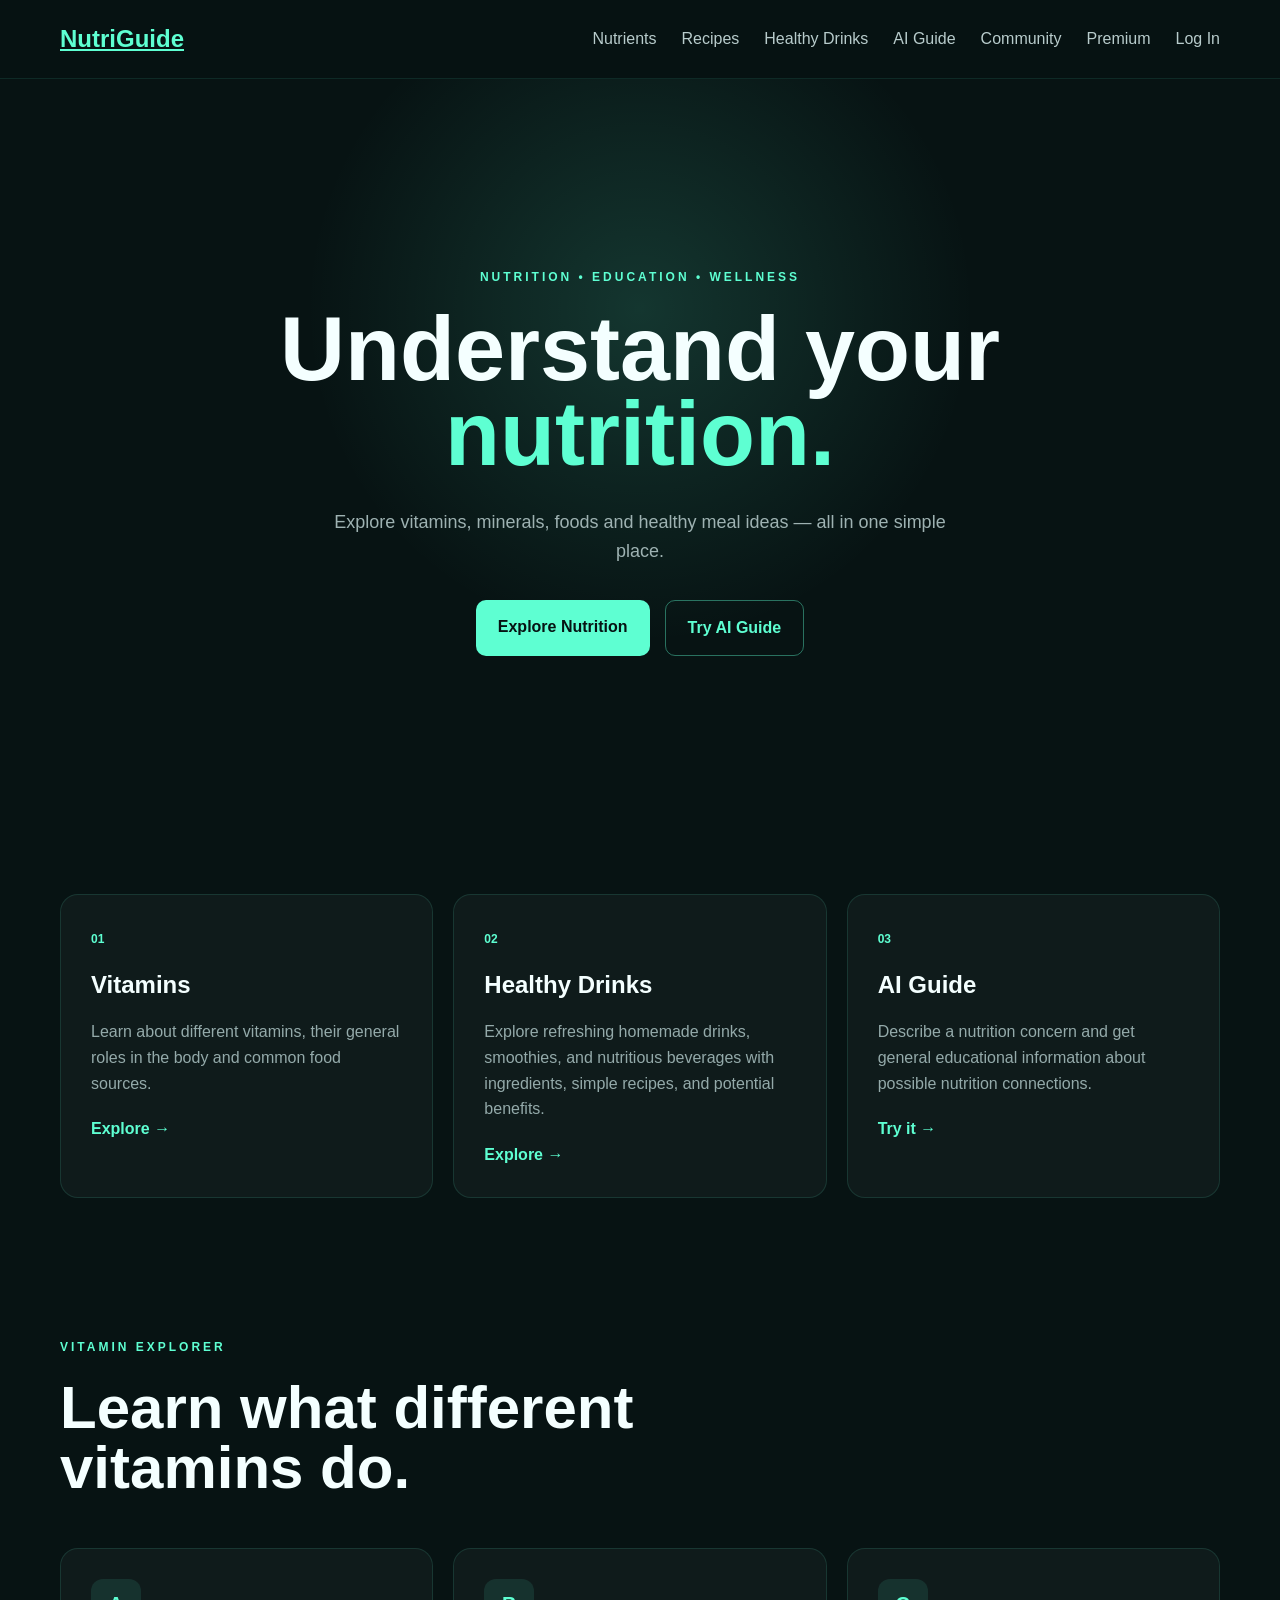
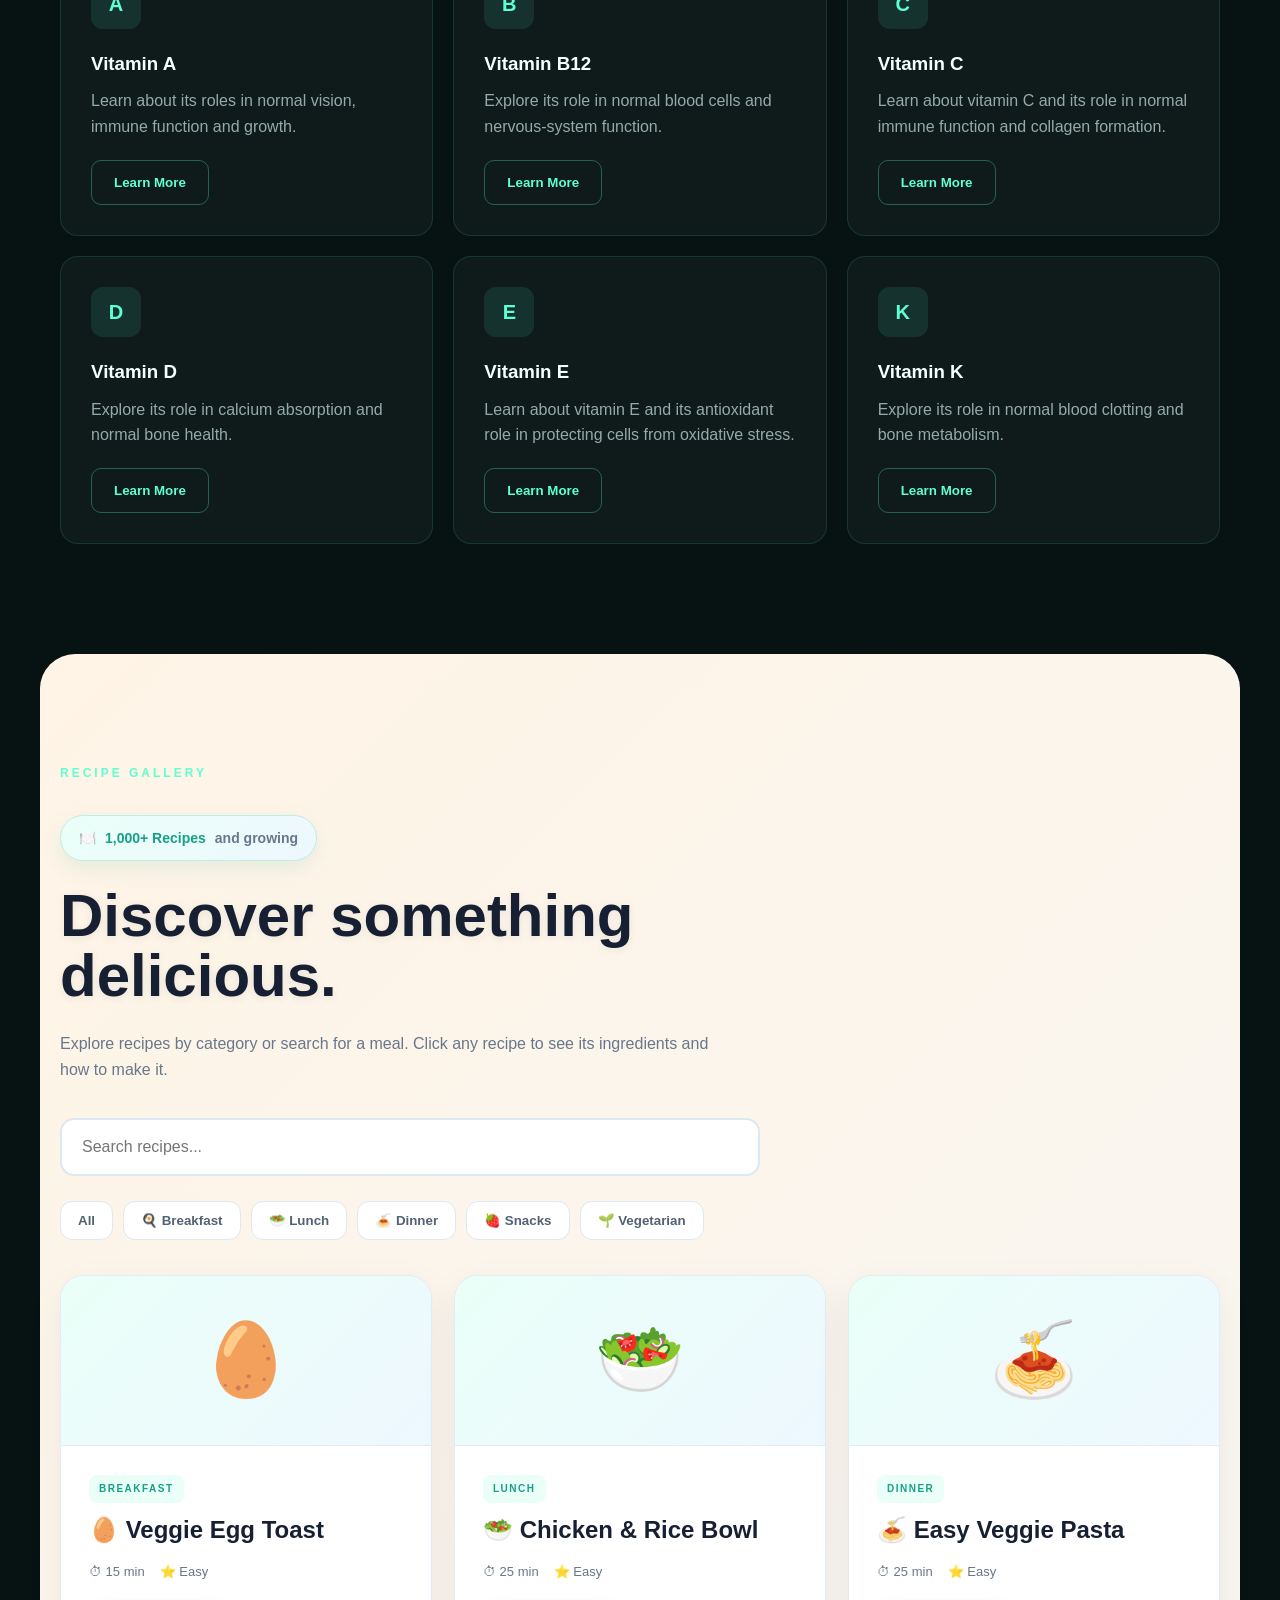
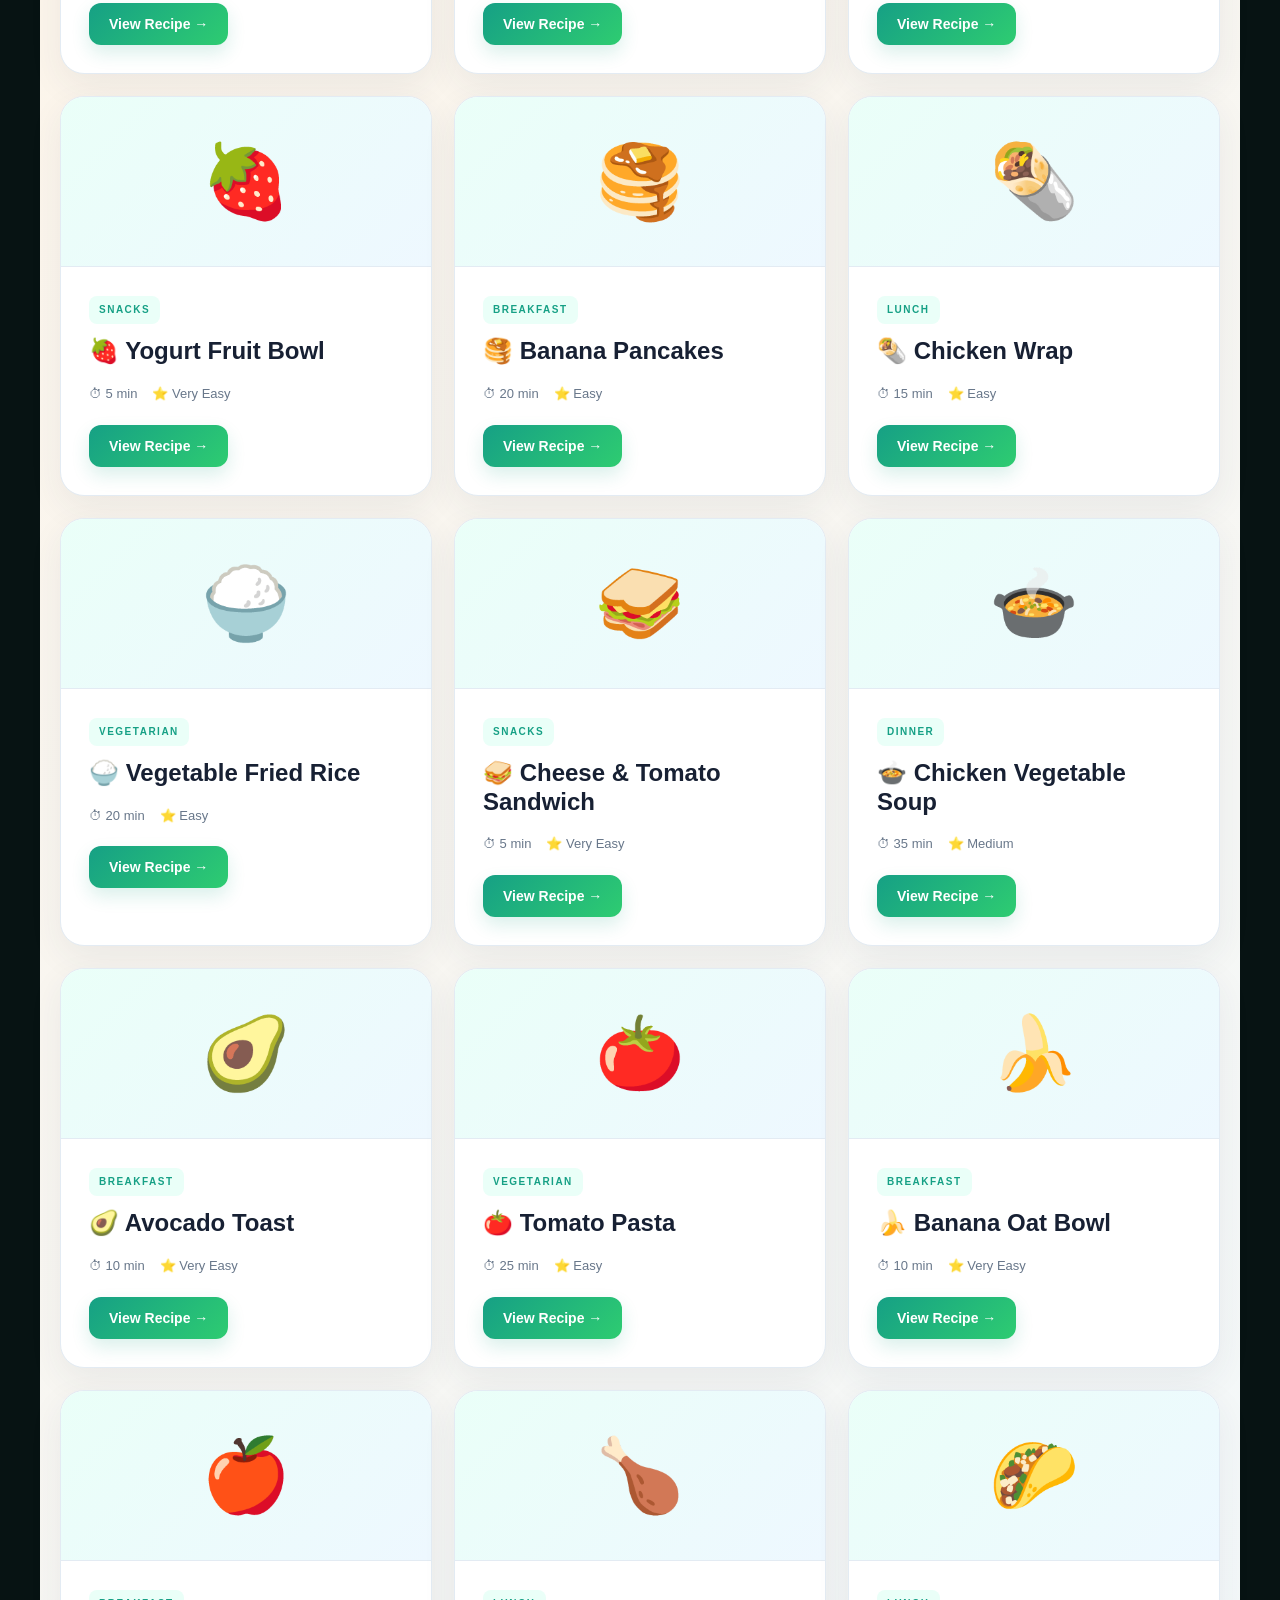
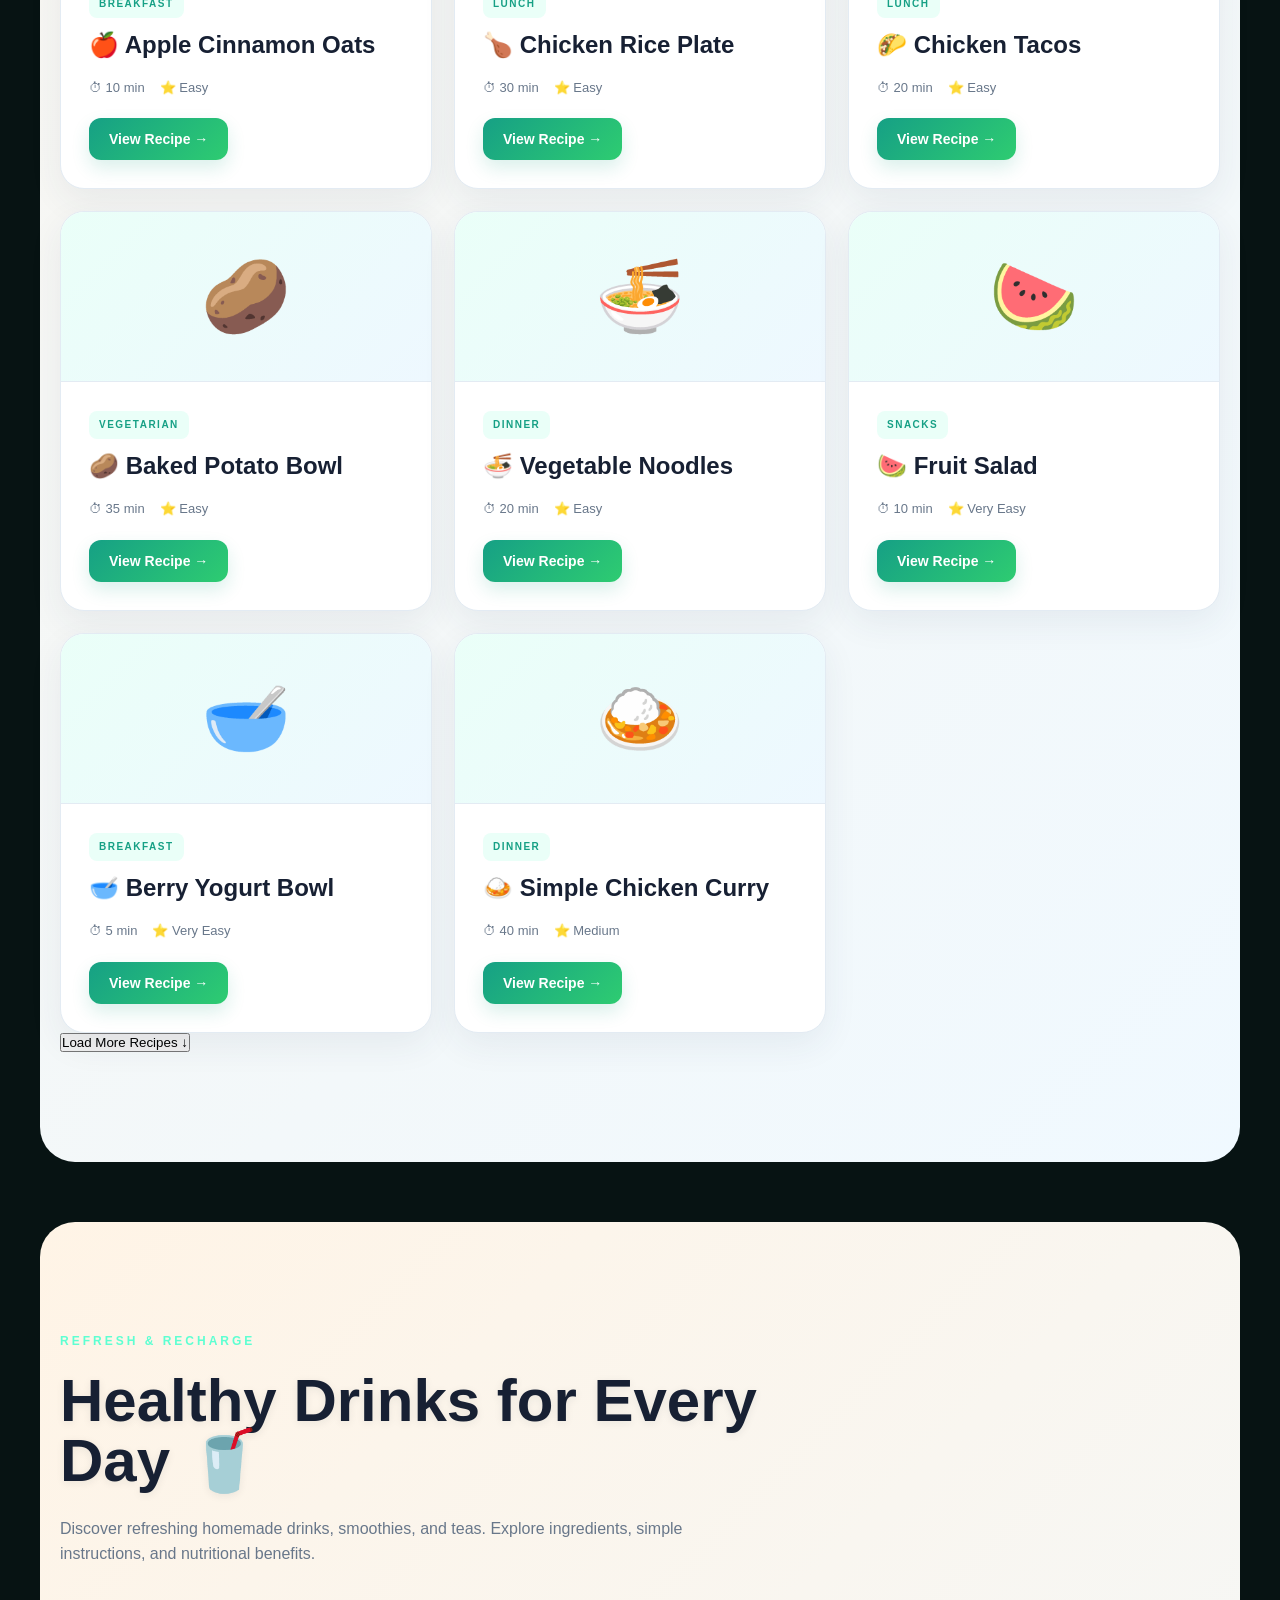
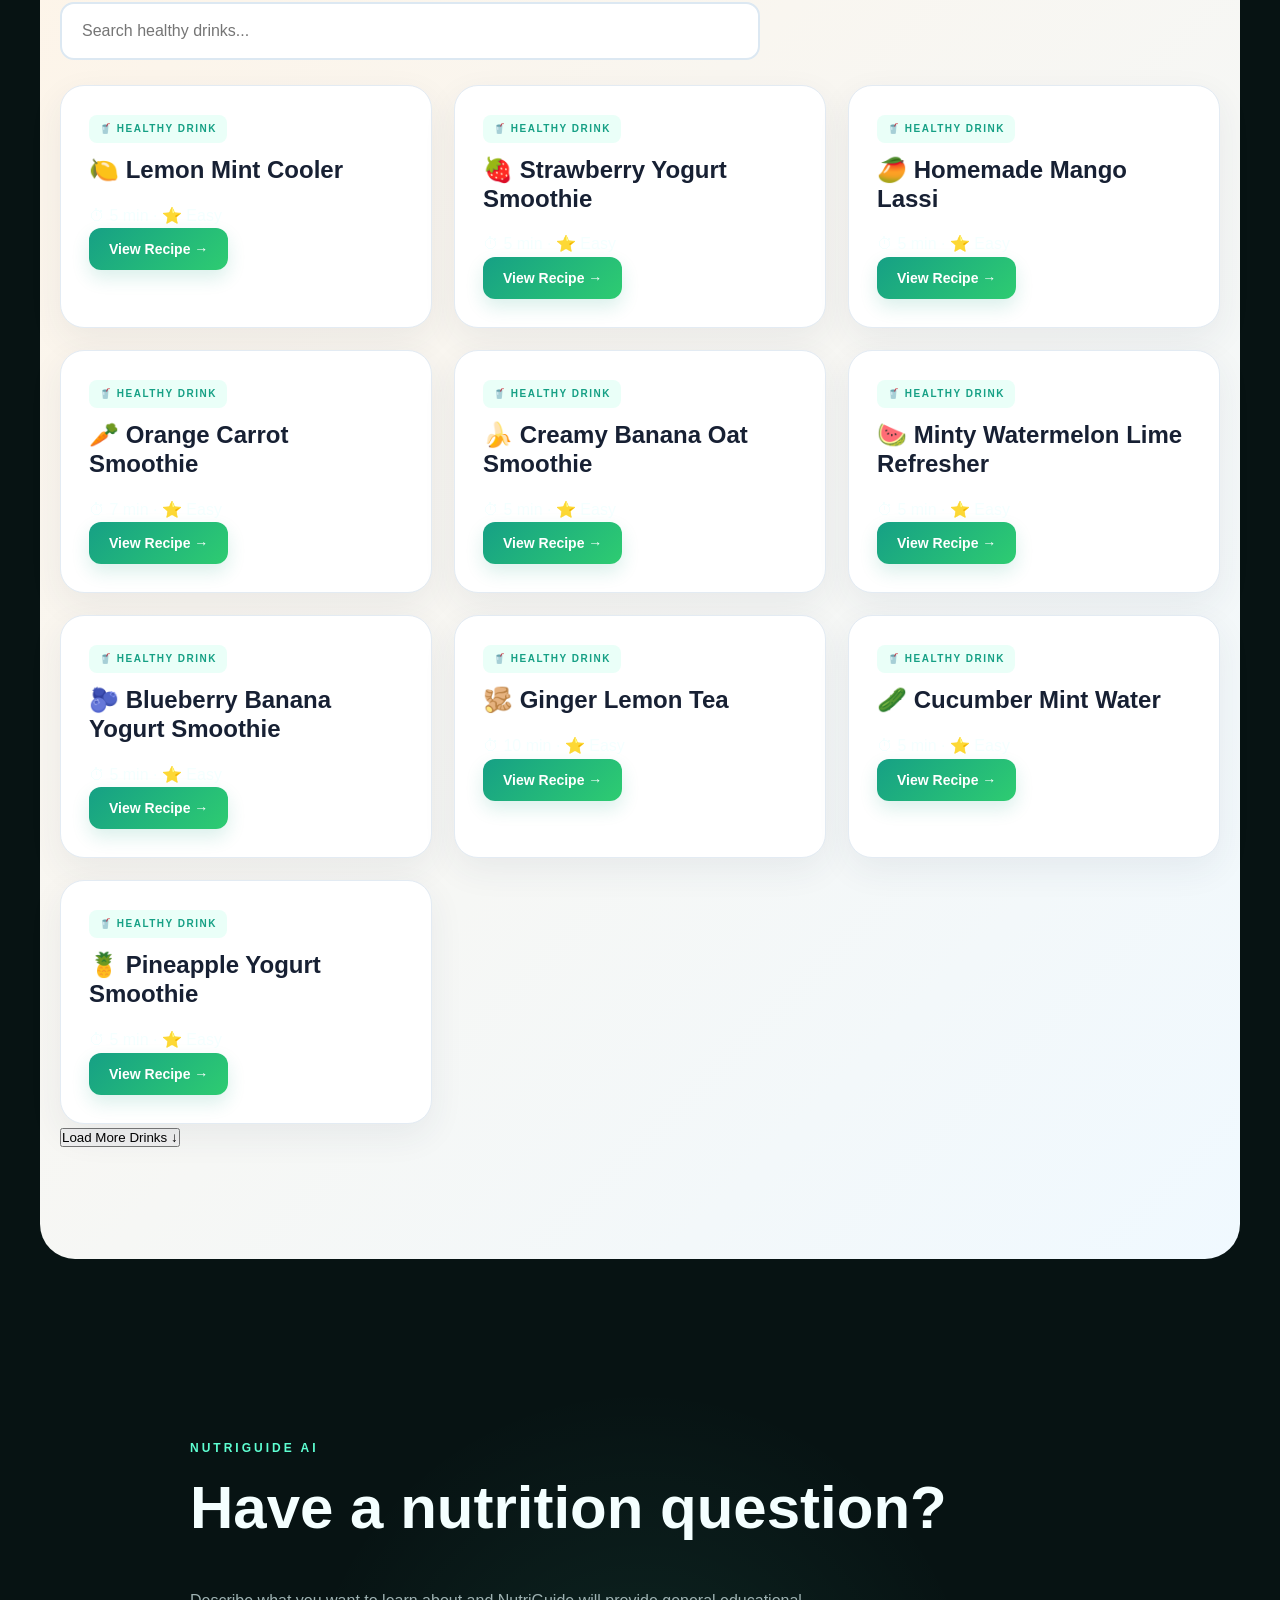
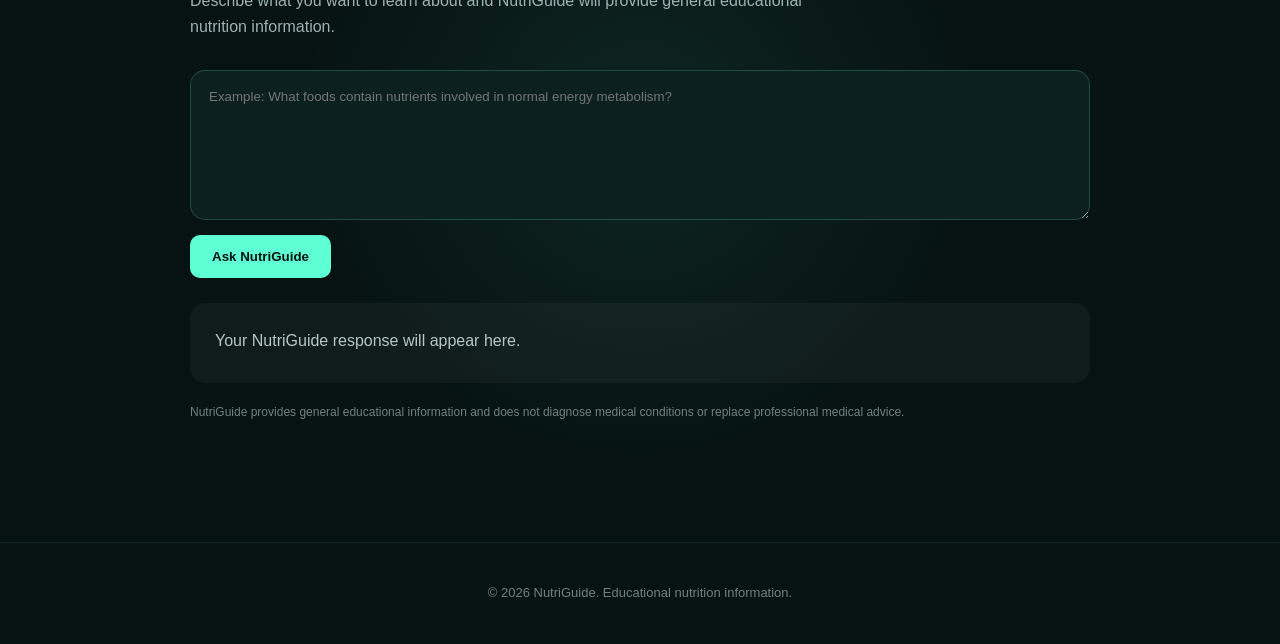
==== commit 3c08402d: "Update NutriGuide navigation" ====
--- a/index.html
+++ b/index.html
@@ -12,24 +12,28 @@
 
 <body>
 
-    <!-- NAVIGATION -->
-
-    <header>
-        <nav class="navbar">
-
-            <div class="logo">
-                NutriGuide
-            </div>
-
-            <div class="nav-links">
-                <a href="#vitamins">Nutrients</a>
-<a href="#meals">Recipes</a>
-<a href="#healthy-drinks">Healthy Drinks</a>
-<a href="#ai-guide">AI Guide</a>
-            </div>
-
-        </nav>
-    </header>
+    
+<!-- NAVIGATION -->
+<header>
+    <nav class="navbar">
+
+        <a href="index.html" class="logo">
+            NutriGuide
+        </a>
+
+        <div class="nav-links">
+            <a href="#vitamins">Nutrients</a>
+            <a href="#meals">Recipes</a>
+            <a href="#healthy-drinks">Healthy Drinks</a>
+            <a href="#ai-guide">AI Guide</a>
+
+            <a href="community.html">Community</a>
+            <a href="pricing.html">Premium</a>
+            <a href="login.html">Log In</a>
+        </div>
+
+    </nav>
+</header>
 
 
     <!-- HERO -->
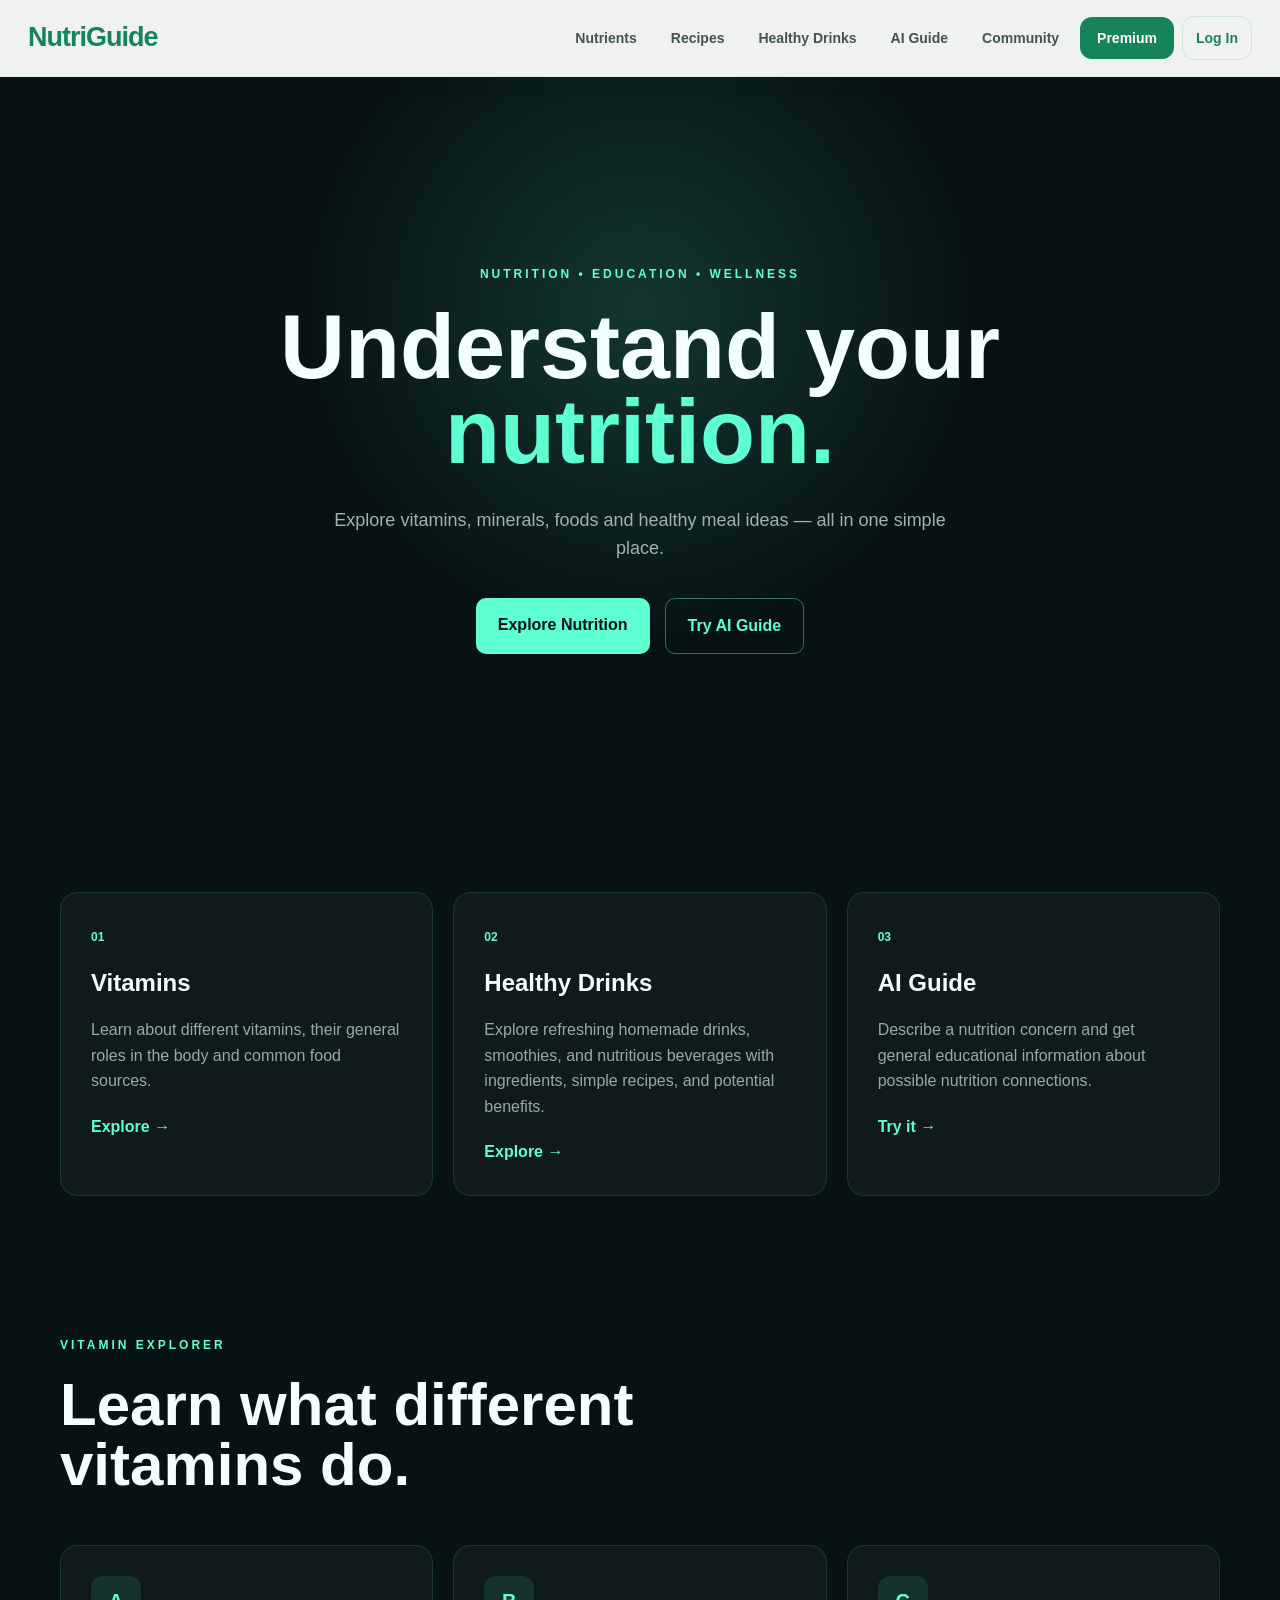
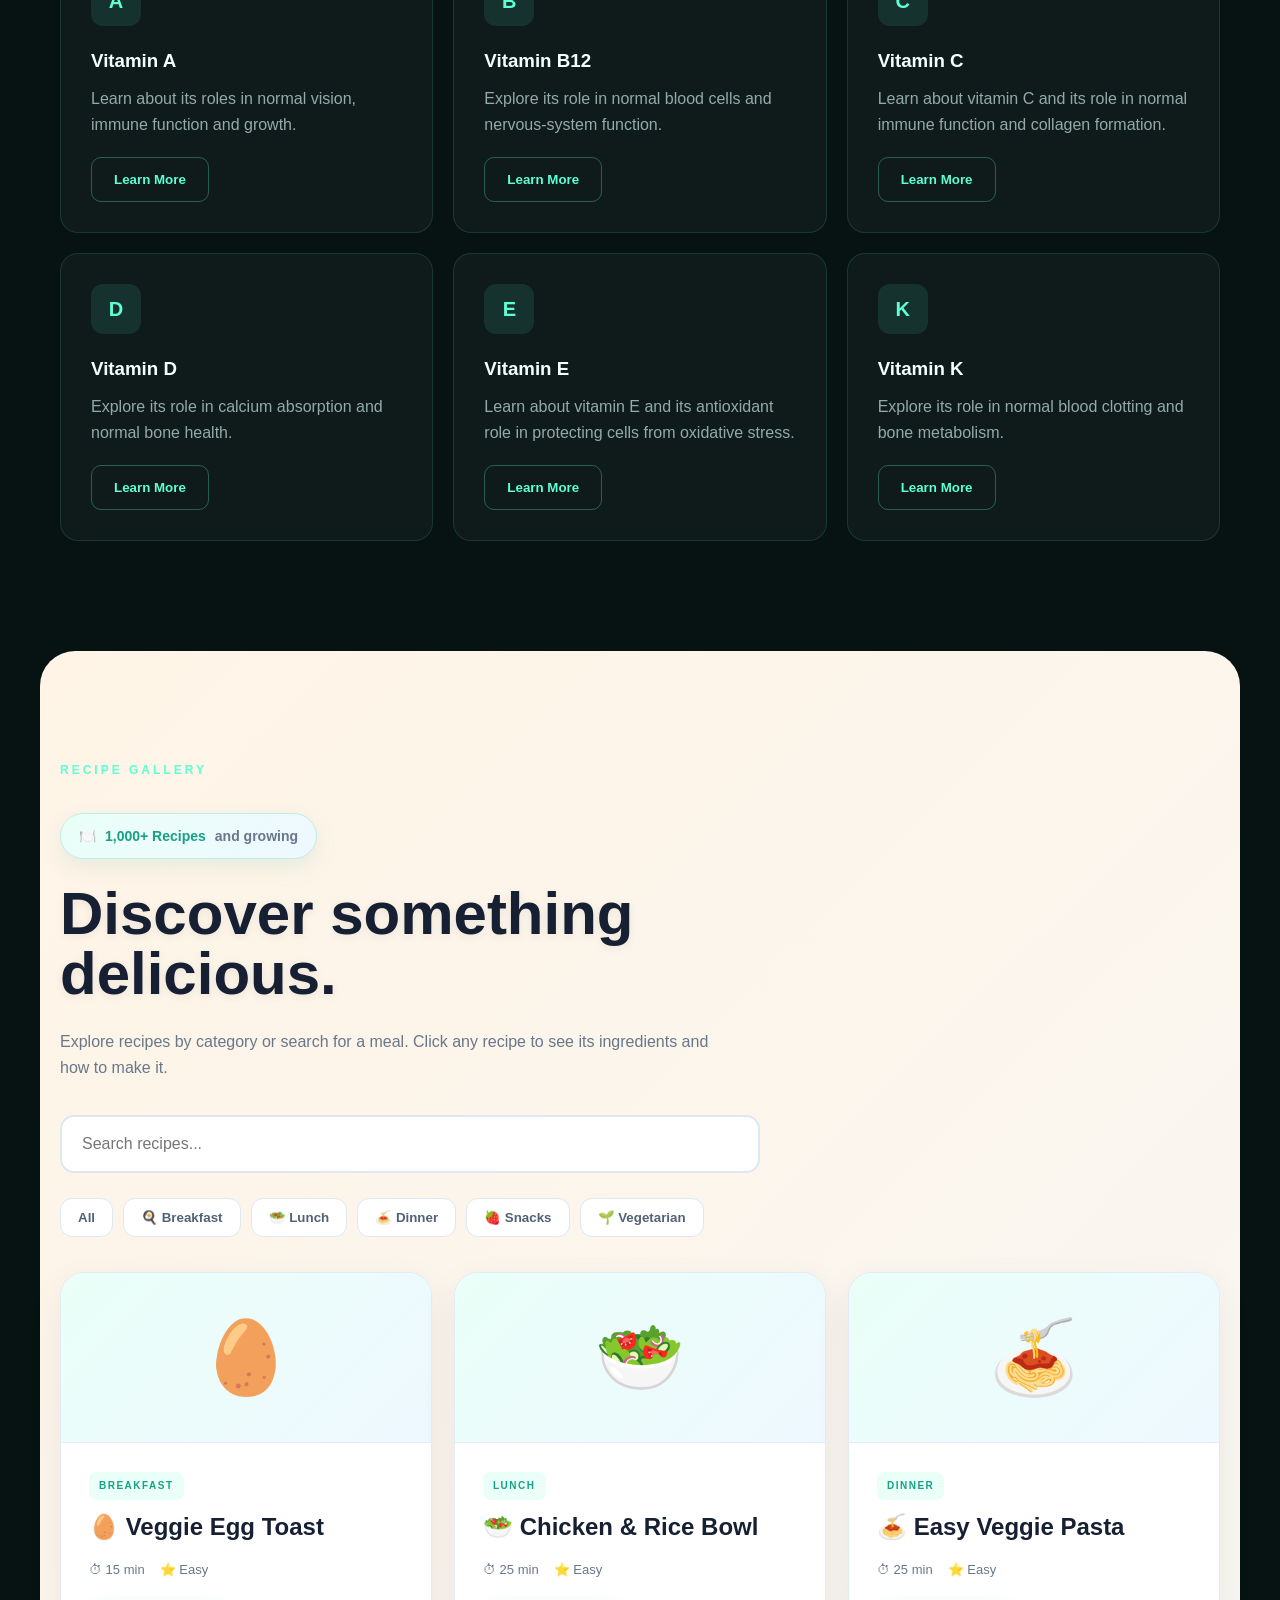
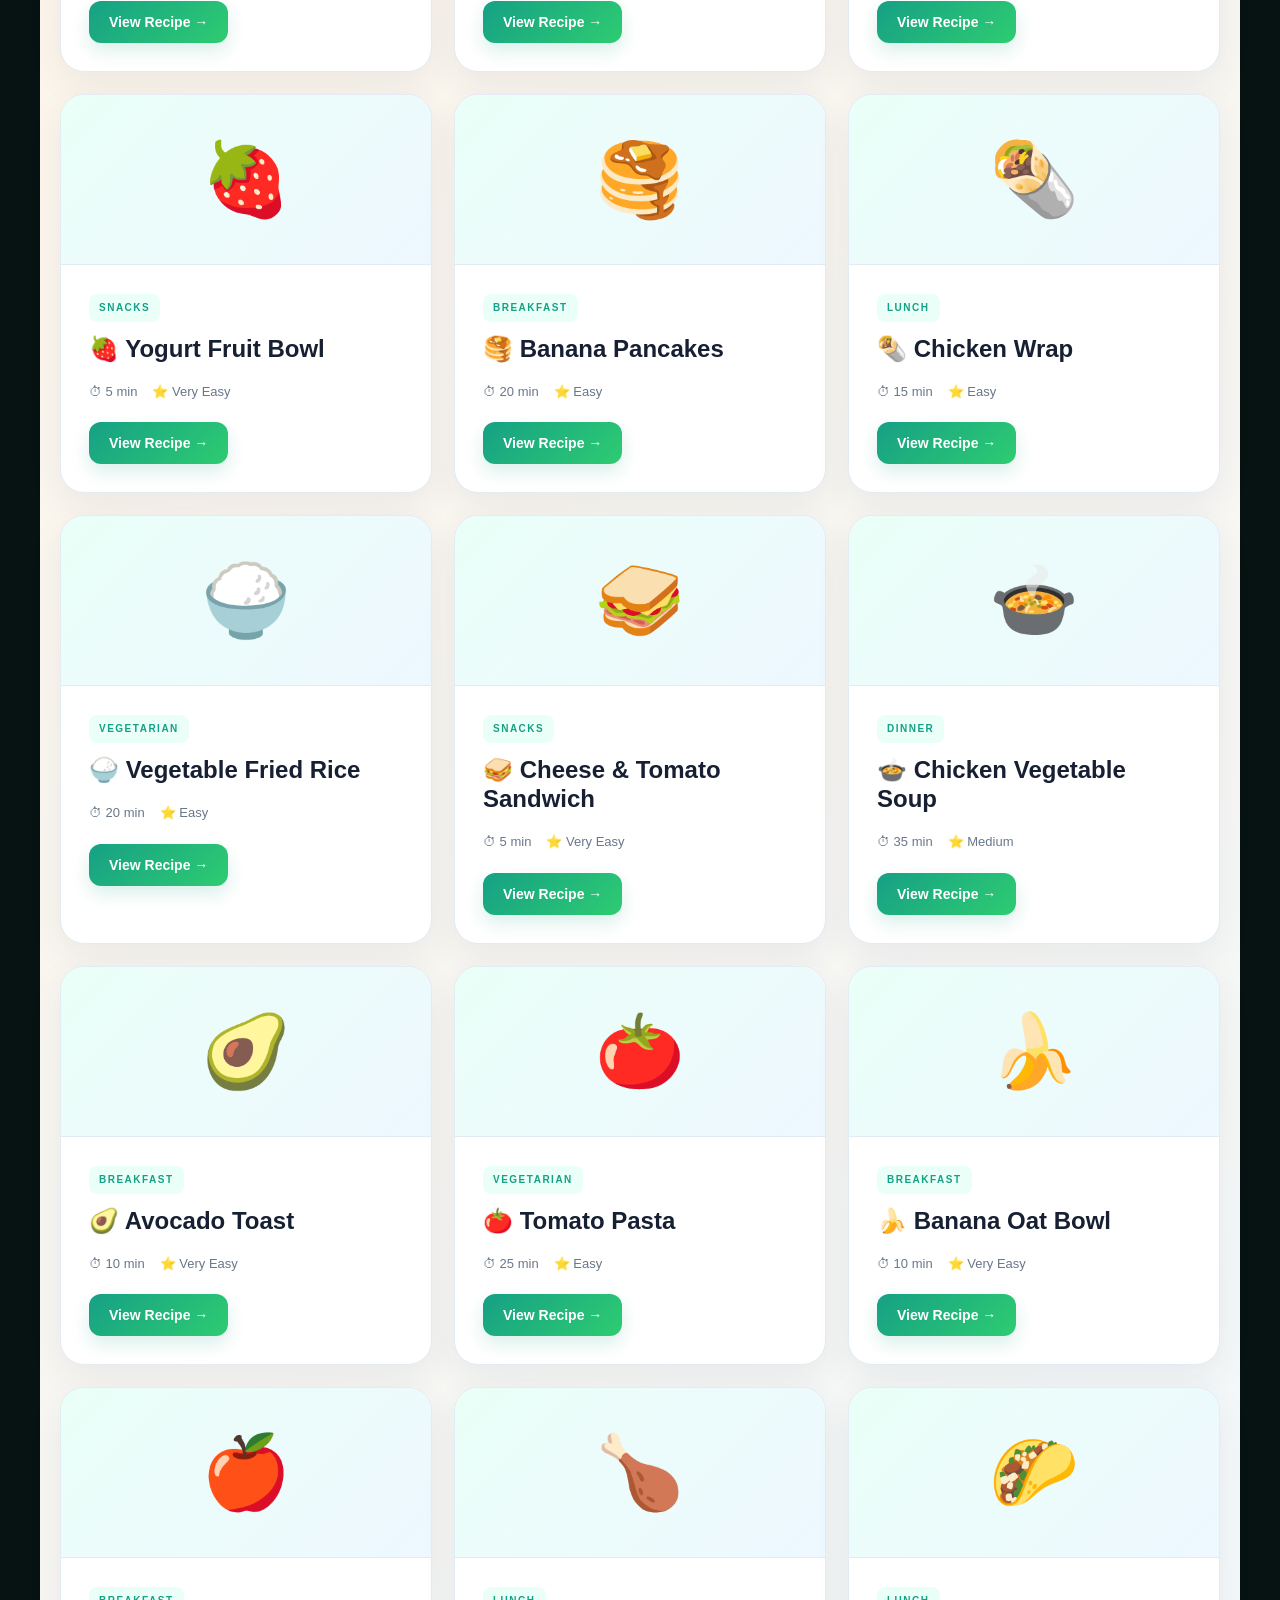
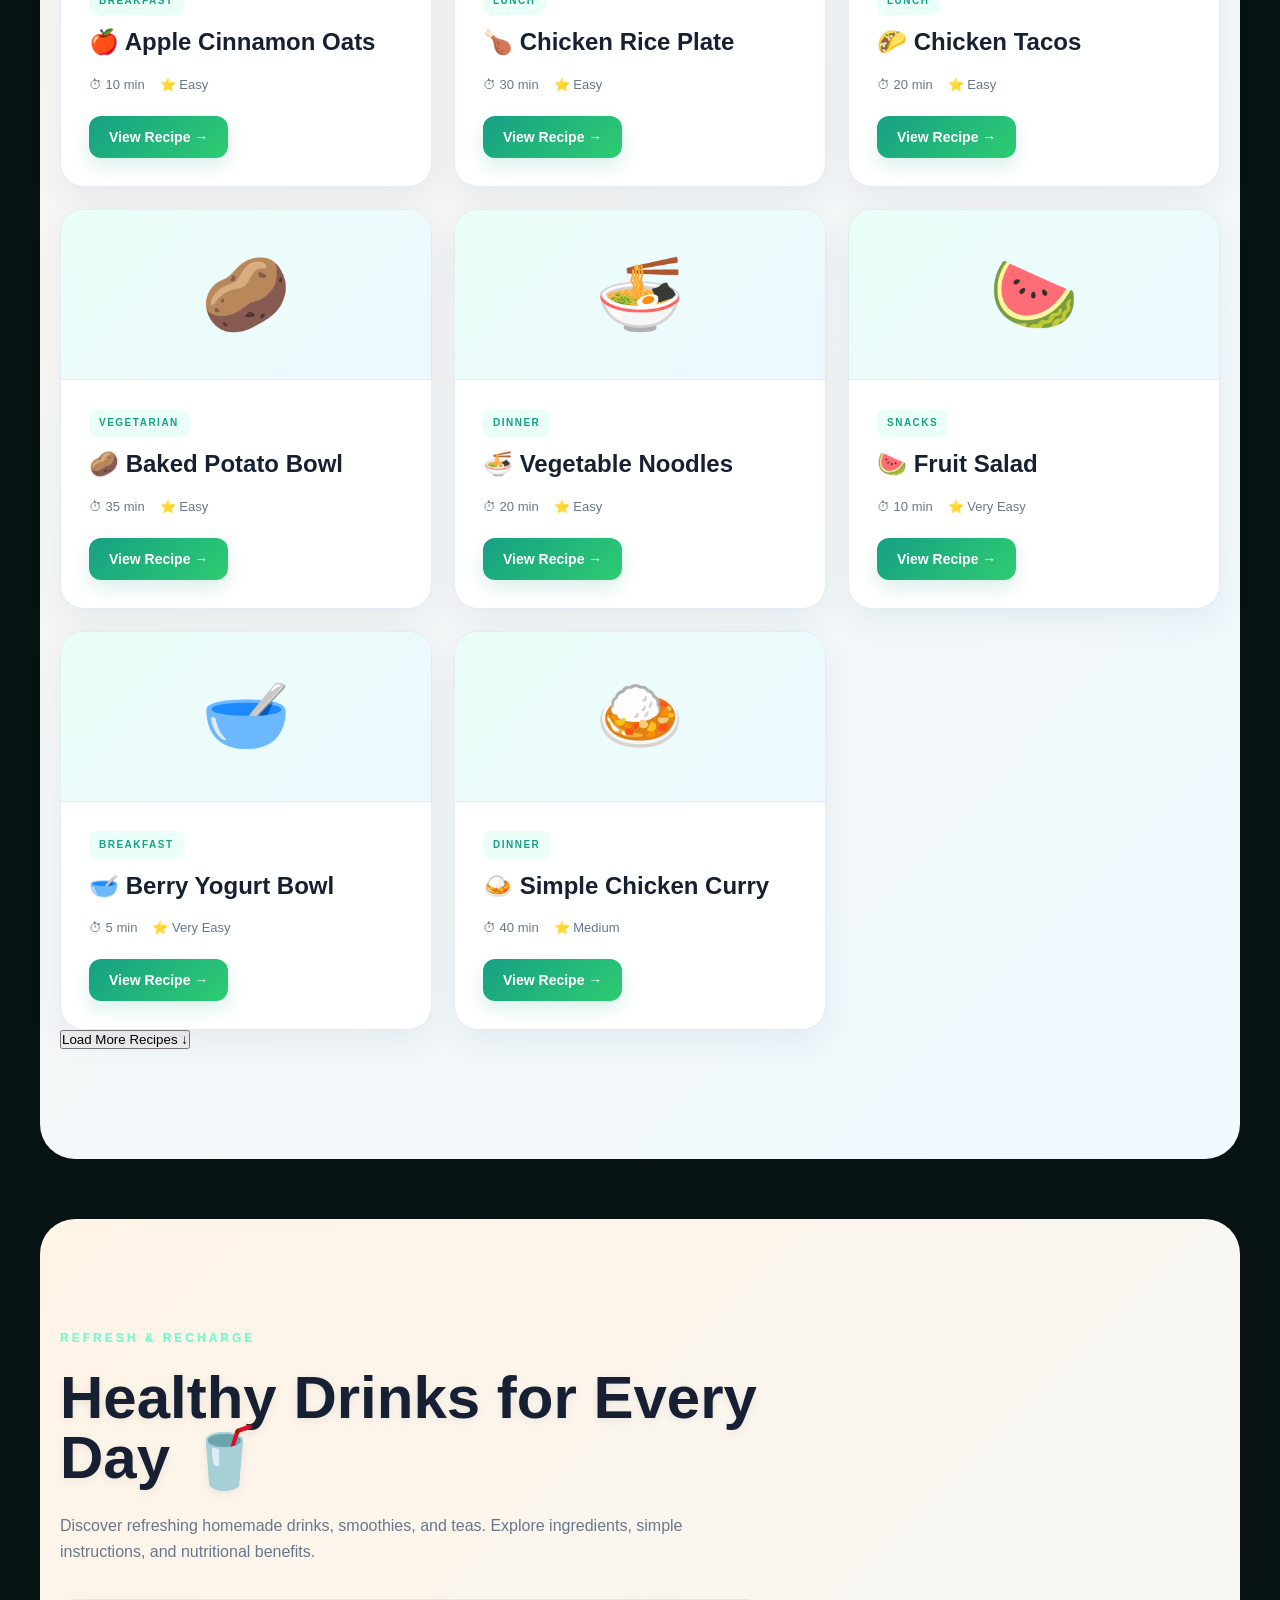
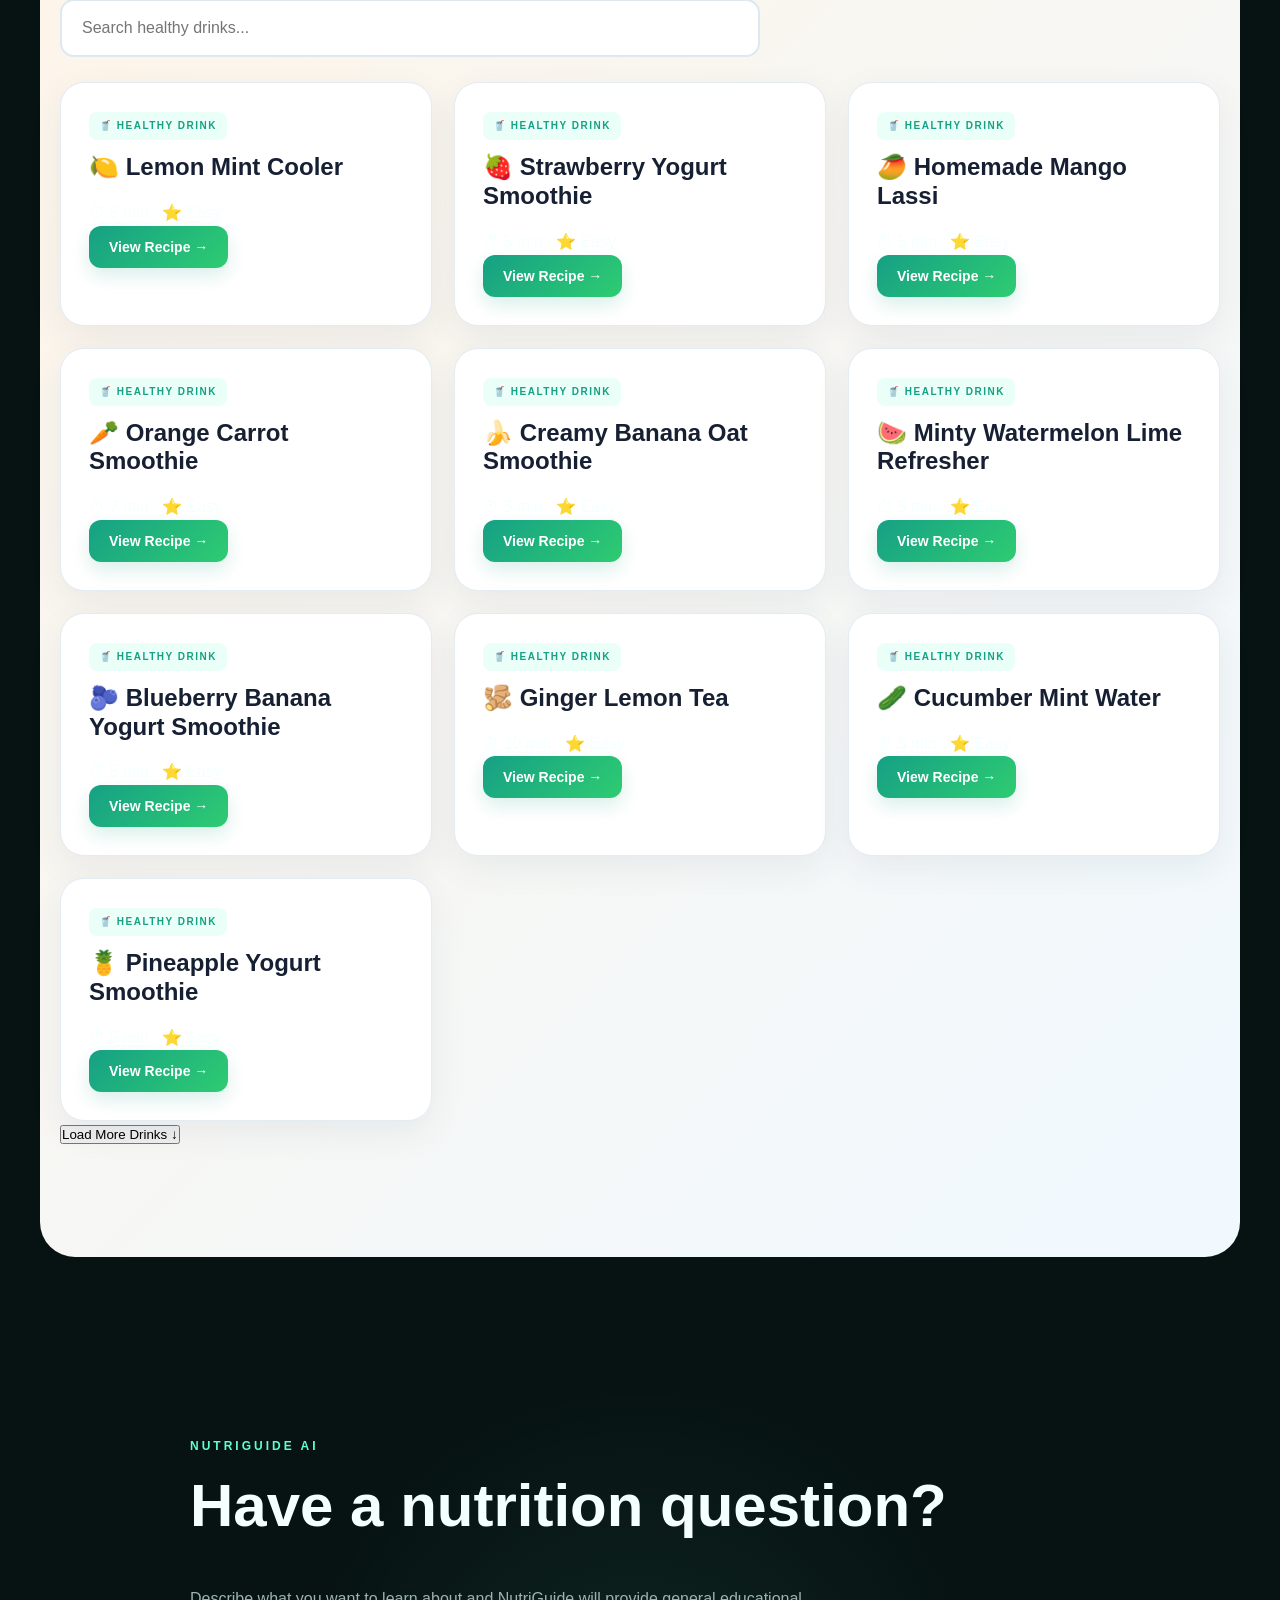
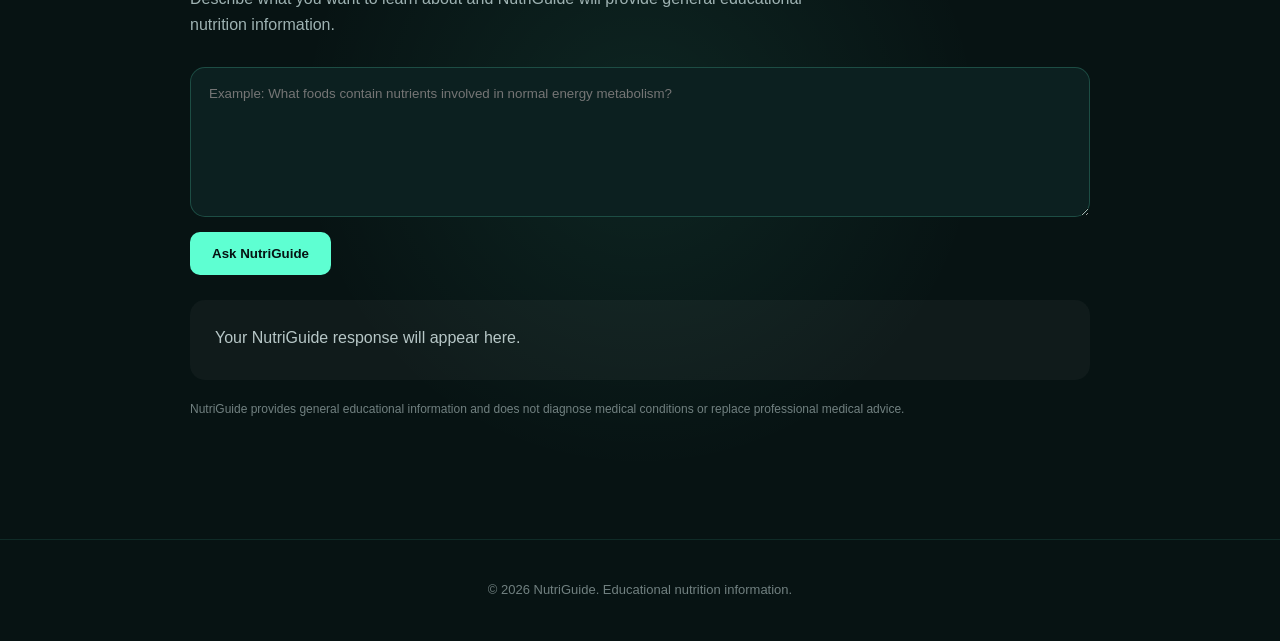
==== commit 755f24da: "Add comment for GitHub Pages deployment Add comment to trigger GitHub Pages deployment" ====
--- a/index.html
+++ b/index.html
@@ -449,3 +449,4 @@
 </body>
 
 </html>
+<!-- Trigger fresh GitHub Pages deployment -->
--- a/style.css
+++ b/style.css
@@ -15,46 +15,145 @@
     line-height: 1.6;
 }
 
-/* NAVBAR */
+
+/* ==========================
+   NUTRIGUIDE PREMIUM NAVBAR
+========================== */
 
 header {
     position: sticky;
     top: 0;
     z-index: 1000;
-    background: rgba(7, 19, 19, 0.92);
-    backdrop-filter: blur(15px);
-    border-bottom: 1px solid rgba(94, 255, 210, 0.1);
+    background: rgba(255, 255, 255, 0.94);
+    backdrop-filter: blur(16px);
+    -webkit-backdrop-filter: blur(16px);
+    border-bottom: 1px solid #e7eee9;
+    box-shadow: 0 4px 20px rgba(24, 70, 48, 0.05);
 }
 
 .navbar {
-    max-width: 1200px;
-    margin: auto;
-    padding: 20px;
+    width: 100%;
+    max-width: 1320px;
+    min-height: 76px;
+    margin: 0 auto;
+    padding: 14px 28px;
+    box-sizing: border-box;
     display: flex;
     justify-content: space-between;
     align-items: center;
+    gap: 24px;
 }
 
 .logo {
-    font-size: 24px;
-    font-weight: 800;
-    color: #5effd2;
+    flex-shrink: 0;
+    font-size: 27px;
+    font-weight: 850;
+    letter-spacing: -1px;
+    color: #16845b;
+    text-decoration: none;
+}
+
+.logo:hover {
+    color: #0c6845;
 }
 
 .nav-links {
     display: flex;
-    gap: 25px;
+    align-items: center;
+    justify-content: flex-end;
+    flex-wrap: wrap;
+    gap: 8px;
 }
 
 .nav-links a {
-    color: #b8cccc;
+    display: inline-flex;
+    align-items: center;
+    justify-content: center;
+    padding: 10px 13px;
+    border-radius: 12px;
+    color: #43564b;
+    font-size: 14px;
+    font-weight: 600;
     text-decoration: none;
-    transition: 0.3s;
+    transition:
+        background-color 0.2s ease,
+        color 0.2s ease,
+        transform 0.2s ease;
 }
 
 .nav-links a:hover {
-    color: #5effd2;
-}
+    background: #eaf8ef;
+    color: #117548;
+    transform: translateY(-1px);
+}
+
+/* Premium link */
+.nav-links a[href="pricing.html"] {
+    background: #16845b;
+    color: #ffffff;
+    padding-left: 17px;
+    padding-right: 17px;
+}
+
+.nav-links a[href="pricing.html"]:hover {
+    background: #0c6845;
+    color: #ffffff;
+}
+
+/* Login link */
+.nav-links a[href="login.html"] {
+    border: 1px solid #cfe5d6;
+    color: #16845b;
+}
+
+.nav-links a[href="login.html"]:hover {
+    background: #eaf8ef;
+}
+
+/* Tablet and mobile */
+@media (max-width: 900px) {
+    .navbar {
+        padding: 14px 18px;
+        align-items: flex-start;
+        flex-direction: column;
+        gap: 12px;
+    }
+
+    .nav-links {
+        width: 100%;
+        justify-content: flex-start;
+        gap: 5px;
+    }
+
+    .nav-links a {
+        padding: 9px 11px;
+        font-size: 13px;
+    }
+}
+
+@media (max-width: 480px) {
+    .navbar {
+        padding: 12px;
+    }
+
+    .logo {
+        font-size: 24px;
+    }
+
+    .nav-links {
+        display: grid;
+        grid-template-columns: repeat(2, minmax(0, 1fr));
+        width: 100%;
+        gap: 7px;
+    }
+
+    .nav-links a {
+        text-align: center;
+        padding: 10px 6px;
+        font-size: 12px;
+    }
+}
+
 
 /* HERO */
 
